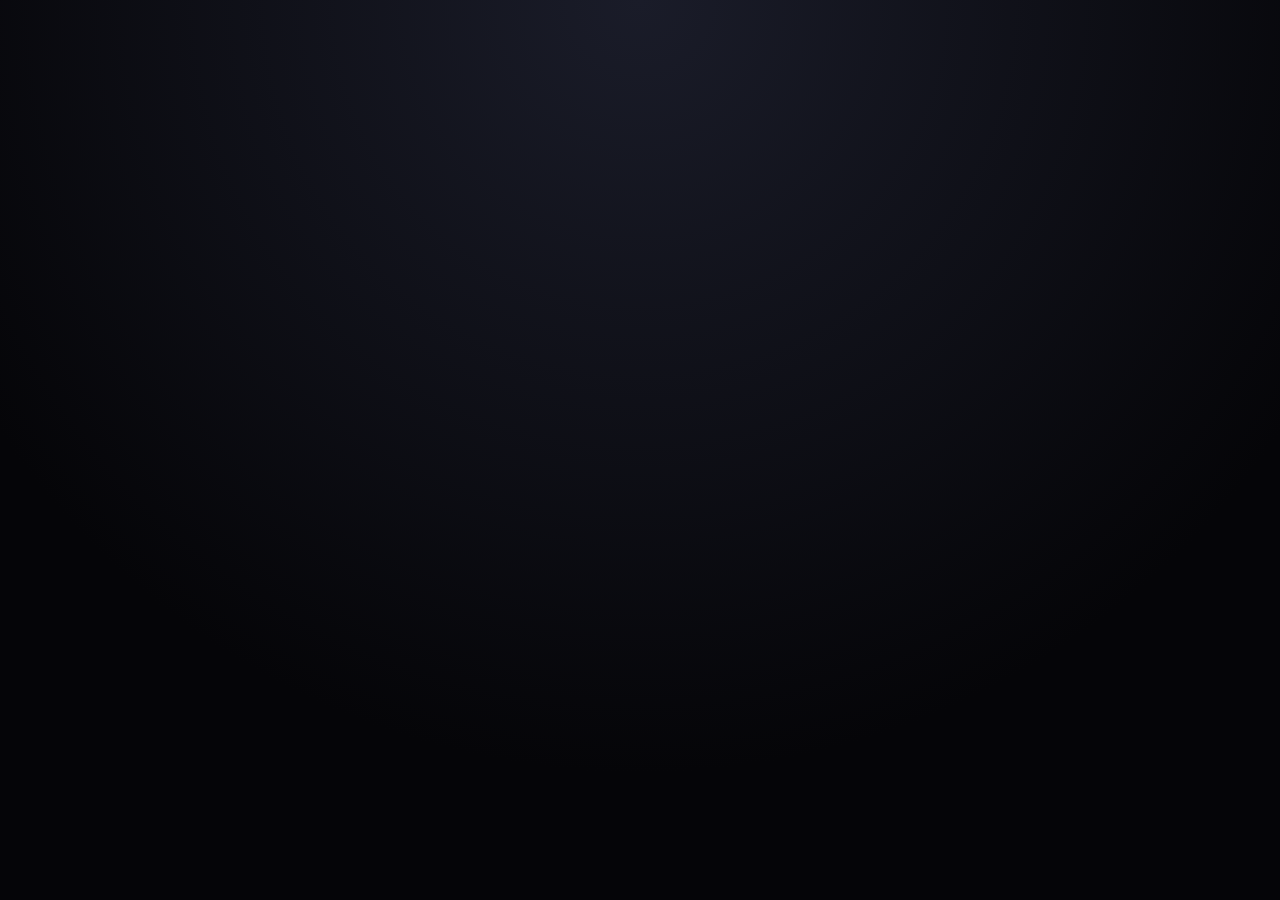
==== index.html @ f009a881 "Update index.html" ====
<!DOCTYPE html>
<html lang="zh-Hant">
<head>
<meta charset="UTF-8">
<meta name="viewport" content="width=device-width, initial-scale=1, viewport-fit=cover">
<meta name="theme-color" content="#050508">
<title>Anime Vinyl</title>
<link rel="manifest" href="manifest.webmanifest">
<link rel="apple-touch-icon" href="apple-touch-icon.png">
<meta name="mobile-web-app-capable" content="yes">
<meta name="apple-mobile-web-app-capable" content="yes">
<meta name="apple-mobile-web-app-status-bar-style" content="black-translucent">
<meta name="apple-mobile-web-app-title" content="Anime Vinyl">
<link rel="stylesheet" href="style.css">
</head>
<body>

<!-- ============ 播放視圖 ============ -->
<main id="viewPlay" hidden>
  <div class="play-wrap" id="playWrap">
    <div class="top-bar">
      <a class="back-link" id="backLink" href="#home" hidden>← 首頁</a>
      
      <div class="play-top-actions">
        <button class="drawer-toggle" id="fsBtn" type="button" hidden aria-label="全螢幕">⛶</button>
        <button class="drawer-toggle" id="listToggle" type="button">☰ 歌單</button>
        <button class="icon-btn danger" id="deletePlayBtn" type="button" style="margin-left: 8px; display: none;" title="刪除歌單" aria-label="刪除歌單">🗑️</button>
        
        <div class="user-area" style="margin-left: 10px;">
          <button id="loginBtnPlay" class="btn-google" style="padding: 6px 12px; font-size: 12px;">登入</button>
          <div id="userProfilePlay" class="user-profile" hidden>
            <img id="userAvatarPlay" src="" alt="User">
            <div id="userDropdownPlay" class="user-dropdown" hidden>
              <div class="dropdown-header">
                <span id="userNamePlay">載入中...</span>
              </div>
              <button class="dropdown-item play-logout-btn">登出</button>
            </div>
          </div>
        </div>
      </div>
    </div>
    
    <div class="plinth-wrapper">
      <button type="button" class="nav-arrow left" id="prevArrow" aria-label="上一首">❮</button>
      <div class="plinth" id="vinylPlinth">
        <div class="vinyl-swing">
        <div class="vinyl">
          <div class="label" id="label"></div>
          <div class="spindle"></div>
        </div>
        </div>
        <div class="sheen"></div>
        <div class="tonearm" id="tonearm">
          <div class="arm-base"></div>
          <div class="arm-rod"></div>
          <div class="arm-head"></div>
        </div>
      </div>
      <button type="button" class="nav-arrow right" id="nextArrow" aria-label="下一首">❯</button>
    </div>
    <div class="meta">
      <p class="anime" id="anime"></p>
      <h1 class="title" id="title"></h1>
      <p class="artist" id="artist"></p>
    </div>
    <div class="eq" id="eq" aria-hidden="true"></div>
    <div class="progress-area">
      <div class="progress">
        <div class="seek" id="seek"><div class="bar"><div class="fill" id="fill"></div></div><div class="thumb" id="thumb"></div></div>
        <div class="times">
          <span id="cur">0:00</span>
          <span id="dur">0:00</span>
        </div>
      </div>
    </div>
    <div class="controls">
      <button class="btn" id="prevBtn" type="button" aria-label="上一首">⏮</button>
      <button class="btn primary" id="playBtn" type="button" aria-label="播放／暫停">▶</button>
      <button class="btn" id="nextBtn" type="button" aria-label="下一首">⏭</button>
    </div>
    <div class="extras">
      <button class="pill" id="modeBtn" type="button" aria-label="播放模式">➡️ 順序</button>
      <button class="pill" id="sleepBtn" type="button" aria-label="睡眠定時">😴 定時</button>
      <button class="pill" id="themeBtn" type="button" aria-label="外觀主題">🎨 外觀</button>
      <button class="pill" id="themeBtnPlay" type="button" aria-label="自訂唱片風格">💽 唱片風格</button>
    </div>
  </div>
  <div class="drawer-overlay" id="playlistDrawer" hidden>
    <div class="drawer">
      <div class="drawer-head">
        <h2 id="drawerTitle"></h2>
        <button class="drawer-close" id="drawerClose" type="button">✕</button>
      </div>
      <div class="drawer-list" id="drawerList"></div>
    </div>
  </div>
</main>

<!-- ============ 首頁 (包含歡迎畫面與會員總覽) ============ -->
<main id="viewHome" hidden>
  <div class="edit-wrap">
    <div class="edit-topbar">
      <div class="edit-header-left">
        <h1>Anime Vinyl</h1>
      </div>
      <div class="user-area" id="homeUserArea" hidden>
        <div id="userProfile" class="user-profile" hidden>
          <img id="userAvatar" src="" alt="User">
          <div id="userDropdown" class="user-dropdown" hidden>
            <div class="dropdown-header">
              <span id="userName">載入中...</span>
              <span id="userEmail" class="text-muted">...</span>
            </div>
            <button id="logoutBtn" class="dropdown-item">登出</button>
            <button id="deleteAccountBtn" class="dropdown-item danger">刪除帳號</button>
          </div>
        </div>
      </div>
    </div>

    <div id="guestHome" hidden>
      <div class="guest-hero">
        <div class="glowing-vinyl">
          <div class="vinyl-inner"></div>
        </div>
      </div>
      <h2 class="guest-title">歡迎來到 Anime Vinyl</h2>
      <p class="guest-desc">
        掃描海報上的 NFC 標籤，或是開啟朋友分享的連結，即可體驗專屬的復古黑膠播放器。
      </p>

      <div style="display: flex; flex-direction: column; gap: 10px; margin-top: 30px;">
        <button class="btn-block primary" id="guestLoginBtn" style="font-size: 18px; padding: 18px;">
          登入以編輯你的歌單
        </button>
        <button class="btn-block" id="guestExploreBtn" type="button" style="font-size: 16px;">
          🌐 探索公開廣場歌單
        </button>
      </div>
    </div>

    <div id="memberHome" hidden>
      <div class="list-actions" style="display: flex; flex-direction: column; gap: 8px;">
        <button class="btn-block primary" id="createPlaylistBtn" type="button">＋ 建立新歌單</button>
        <button class="btn-block" id="goToExploreBtn" type="button">🌐 探索歌單廣場</button>
        <button class="btn-block" id="goToNfcBtn" type="button">🏷️ 將歌單寫入 NFC 標籤</button>
      </div>
      <div class="playlist-grid" id="playlistGrid"></div>
    </div>

    <div id="templateSection" hidden>
      <h2 class="section-title">範本歌單</h2>
      <div class="playlist-grid" id="templateList"></div>
    </div>

    <div id="historySection" hidden>
      <h2 class="section-title">最近播放（分享連結 / NFC）</h2>
      <div class="playlist-grid" id="historyList"></div>
    </div>
  </div>
</main>

<!-- ============ 探索廣場視圖 ============ -->
<main id="viewExplore" hidden>
  <div class="edit-wrap">
    <div class="edit-topbar">
      <div class="edit-header-left">
        <a href="#home" class="back-link" style="position:static; padding: 0;">← 首頁</a>
      </div>
      <div class="edit-header-right">
        <h1 style="font-size: 20px;">探索廣場</h1>
      </div>
    </div>

    <p style="font-size: 13px; color: var(--text-muted); margin-bottom: 12px;">
      探索其他動漫迷分享的黑膠歌單，點擊可直接播放，或複製到自己的歌單中。
    </p>

    <div class="playlist-grid" id="exploreGrid"></div>
  </div>
</main>

<!-- ============ NFC 寫入獨立視圖 ============ -->
<main id="viewNfc" hidden>
  <div class="edit-wrap">
    <div class="edit-topbar">
      <div class="edit-header-left">
        <a href="#home" class="back-link" style="position:static; padding: 0;">← 首頁</a>
      </div>
      <div class="edit-header-right">
        <h1 style="font-size: 20px;">NFC 寫入工具</h1>
      </div>
    </div>

    <div id="nfcUnsupported" hidden style="text-align: center; margin-top: 40px;">
      <p class="err" style="font-size: 15px; margin-bottom: 24px; color: #ff9e9e; line-height: 1.6;">
        此手機或瀏覽器不支援 NFC 寫入功能。<br>（建議使用 Android 手機之 Chrome 瀏覽器開啟）
      </p>
      <a href="#home" class="btn-block primary" style="text-decoration: none; display: block; text-align: center;">返回主頁面</a>
    </div>

    <div id="nfcSupported" hidden style="display: flex; flex-direction: column; gap: 16px; margin-top: 10px;">
      <div class="share-box" style="text-align: center;">
        <p id="nfcStatusText" style="font-size: 15px; color: var(--text-main); font-weight: 600;">
          請選擇要寫入的歌單，並準備好 NFC 標籤
        </p>
        <p class="share-info" style="margin-top: 6px;">
          點擊開始後，請將 NFC 標籤貼緊手機背面感應處，寫入完成前請勿移動。
        </p>
      </div>

      <label class="field">
        <span>選擇目標歌單</span>
        <select id="nfcPlaylistSelect" style="background: rgba(255,255,255,.02); border: 1px solid rgba(255,255,255,.08); border-radius: 10px; padding: 14px 16px; color: var(--text-main); font-size: 16px; font-family: inherit; outline: none;"></select>
      </label>

      <button class="btn-block primary" id="executeNfcWriteBtn" type="button" style="margin-top: 10px; font-size: 18px; padding: 16px;">
        開始寫入標籤
      </button>
    </div>
  </div>
</main>

<!-- ============ 編輯視圖 ============ -->
<main id="viewEdit" hidden>
  <div class="edit-wrap" id="editWrap">
    <div class="edit-topbar">
      <div class="edit-header-left">
        <a href="#home" class="back-link" style="position:static; padding: 0;">← 首頁</a>
      </div>
      <div class="edit-header-right">
        <span id="saveStatus" class="save-status"></span>
        <button class="btn-save" id="saveBtn">儲存</button>
        <button class="icon-btn danger" id="deleteEditBtn" type="button" title="刪除歌單" aria-label="刪除歌單" style="margin-left: 8px;">🗑️</button>
      </div>
    </div>

    <label class="field" style="margin-top: 10px;">
      <span>歌單名稱</span>
      <input id="playlistName" type="text" maxlength="40" placeholder="請輸入歌單名稱">
    </label>

    <label class="field" style="flex-direction: row; align-items: center; gap: 10px; margin-top: 6px; cursor: pointer;">
      <input type="checkbox" id="playlistIsPublic" style="width: 18px; height: 18px; accent-color: var(--accent);">
      <span style="font-size: 14px; color: var(--text-main);">🌐 公開發布至探索廣場</span>
    </label>
    <div id="publicNickWrap" hidden>
      <label class="field">
        <span>公開暱稱（所有人都看得到，留空則顯示「匿名動漫迷」）</span>
        <input id="playlistNick" type="text" maxlength="20" placeholder="匿名動漫迷">
      </label>
      <p class="share-info" style="margin-top:6px;">公開後，歌單名稱、歌曲與暱稱會出現在探索廣場，取消勾選即可下架。請勿發布侵權或不當內容，任何人都可以檢舉。</p>
    </div>

    <div id="songEditorList" class="song-list"></div>

    <button class="btn-block ghost" id="addSongBtn" type="button">＋ 新增歌曲</button>

    <div class="actions" style="margin-top: 24px; padding-top: 16px; border-top: 1px solid rgba(255,255,255,0.1);">
      <button class="btn-block" id="previewBtn" type="button">▶ 預覽播放</button>
      <button class="btn-block primary" id="shareBtn" type="button">🔗 生成分享連結</button>
    </div>

    <div class="share-box" id="shareBox" hidden>
      <label class="field">
        <span>分享連結（只讀播放）</span>
        <textarea id="shareUrl" readonly rows="3"></textarea>
      </label>
      <button class="btn-block" id="copyBtn" type="button">複製連結</button>
      <p class="share-info" id="shareInfo"></p>
    </div>
  </div>
</main>

<!-- ============ 錯誤視圖 ============ -->
<main id="viewError" hidden>
  <div class="error-wrap">
    <p class="err" id="errorMsg"></p>
    <a class="back" href="#home">← 回到首頁</a>
  </div>
</main>

<!-- ============ 自訂確認彈窗 (Modal) ============ -->
<div class="modal-overlay" id="deleteModal" hidden>
  <div class="modal-content">
    <h3>刪除歌單</h3>
    <p>執行後此歌單將整個刪除無法復原，<br>確定要刪除嗎？</p>
    <div class="modal-actions">
      <button class="btn-block ghost" id="cancelDeleteBtn">取消</button>
      <button class="btn-block danger" id="confirmDeleteBtn">確定刪除</button>
    </div>
  </div>
</div>

<!-- ============ 外觀主題 ============ -->
<div class="modal-overlay" id="themeModal" hidden>
  <div class="modal-content theme-panel">
    <h3>🎨 外觀</h3>
    <p class="theme-label">主題色</p>
    <div class="swatches" id="accentSwatches"></div>
    <div class="picker-row"><span>自訂</span><input type="color" id="accentPicker" aria-label="自訂主題色"></div>
    <div class="modal-actions" style="margin-top:20px">
      <button class="btn-block ghost" id="themeReset" type="button">重設</button>
      <button class="btn-block primary" id="themeDone" type="button">完成</button>
    </div>
  </div>
</div>

<!-- ============ 自訂唱片風格面板 ============ -->
<div class="modal-overlay" id="vinylStyleModal" hidden>
  <div class="modal-content theme-panel">
    <h3>💽 自訂唱片風格</h3>
    <p class="theme-label">唱片外環顏色</p>
    <div class="picker-row"><span>顏色</span><input type="color" id="vinylColorPicker" value="#16161a" aria-label="唱片外環顏色"></div>
    
    <p class="theme-label">唱片中心顏色（留空則顯示曲目封面）</p>
    <div class="picker-row">
      <span>中心</span><input type="color" id="centerColorPicker" value="#000000" aria-label="唱片中心顏色">
      <button class="btn-block ghost" id="resetCenterColorBtn" type="button" style="padding: 6px 10px; font-size: 12px; width: auto;">恢復封面</button>
    </div>

    <p class="theme-label">播放器背景顏色</p>
    <div class="picker-row"><span>背景</span><input type="color" id="bgColorPicker" value="#0a0a0c" aria-label="背景顏色"></div>

    <p class="theme-label">或上傳自訂背景圖片</p>
    <div class="picker-row" style="flex-direction: column; align-items: stretch; gap: 8px;">
      <input type="file" id="bgImageInput" accept="image/*" style="font-size: 13px; color: var(--text-muted);">
      <button class="btn-block ghost" id="resetBgBtn" type="button" style="padding: 8px; font-size: 13px;">重設為預設背景</button>
    </div>

    <div class="modal-actions" style="margin-top:20px">
      <button class="btn-block primary" id="vinylStyleDone" type="button">完成</button>
    </div>
  </div>
</div>

<!-- ============ 吃掉動畫容器 ============ -->
<div class="eat-animation-overlay" id="eatOverlay" hidden>
  <div class="monster" id="monster">
    <div class="monster-eye left"></div>
    <div class="monster-eye right"></div>
    <div class="monster-mouth" id="monsterMouth"></div>
  </div>
</div>

<div id="ytHost" aria-hidden="true"></div>
<div class="tap-prompt" id="tapPrompt" hidden><span>▶ 點一下開始播放</span></div>
<div class="toast" id="toast" hidden></div>

<script src="https://cdn.jsdelivr.net/npm/lz-string@1.5.0/libs/lz-string.min.js" defer></script>
<script type="module">
  import { initializeApp } from "https://www.gstatic.com/firebasejs/10.12.2/firebase-app.js";
  import { getAuth, GoogleAuthProvider, signInWithPopup, signOut, onAuthStateChanged, deleteUser, signInWithRedirect, reauthenticateWithPopup } from "https://www.gstatic.com/firebasejs/10.12.2/firebase-auth.js";
  import { initializeFirestore, doc, setDoc, getDoc, deleteDoc, onSnapshot, collection, query, where, getDocs, limit, orderBy } from "https://www.gstatic.com/firebasejs/10.12.2/firebase-firestore.js";

  const firebaseConfig = {
    apiKey: "AIzaSyB1r6uz7hRPjZz3Ha5YJVRG28vt0B31MVo",
    authDomain: "musicddjason.firebaseapp.com",
    projectId: "musicddjason",
    storageBucket: "musicddjason.firebasestorage.app",
    messagingSenderId: "593507167093",
    appId: "1:593507167093:web:c02484cc34d5d20432c13c",
    measurementId: "G-WSYF3Z0BPE"
  };

  try {
    const app = initializeApp(firebaseConfig);
    const auth = getAuth(app);
    const db = initializeFirestore(app, { experimentalAutoDetectLongPolling: true });
    const provider = new GoogleAuthProvider();

    window.firebaseAuth = { auth, provider, signInWithPopup, signOut, onAuthStateChanged, deleteUser, signInWithRedirect, reauthenticateWithPopup };
    window.firebaseDB = { db, doc, setDoc, getDoc, deleteDoc, onSnapshot, collection, query, where, getDocs, limit, orderBy };
    
    window.dispatchEvent(new Event('firebaseReady'));
  } catch (e) {
    console.error("Firebase 初始化失敗", e);
  }
</script>
<script src="app.js" defer></script>
</body>
</html>
---- style.css ----
/* ===== 基礎與變數 ===== */
* { box-sizing: border-box; margin: 0; padding: 0; touch-action: manipulation; }

:root {
  --accent: #00e5ff;
  --accent-dim: rgba(var(--accent-rgb), 0.2);
  --bg-dark: #050508;
  --panel: #12141a;
  --text-main: #e2e8f0;
  --text-muted: #64748b;
  --danger: #ff4757;
  --danger-dim: rgba(255, 71, 87, 0.2);
}

[hidden] { display: none !important; }
html, body { min-height: 100%; }
body {
  font-family: -apple-system, BlinkMacSystemFont, "Noto Sans TC", "PingFang TC", "Microsoft JhengHei", system-ui, sans-serif;
  background: radial-gradient(circle at 50% 0%, #1a1c29 0%, var(--bg-dark) 70%);
  color: var(--text-main);
  min-height: 100dvh;
  padding: 16px 16px calc(20px + env(safe-area-inset-bottom));
  -webkit-tap-highlight-color: transparent;
  overflow-x: hidden;
  touch-action: pan-y;
}
main { width: 100%; display: flex; justify-content: center; }

/* ===== 播放視圖 ===== */
#viewPlay { flex-direction: column; align-items: center; justify-content: flex-start; }
.play-wrap { width: 100%; max-width: 420px; display: flex; flex-direction: column; align-items: center; gap: 20px; transition: transform 0.6s cubic-bezier(0.5, 0, 0.5, 1), opacity 0.6s; }
.top-bar { width: 100%; display: flex; align-items: center; justify-content: space-between; position: relative; min-height: 40px; }
.back-link { color: var(--text-muted); text-decoration: none; font-size: 14px; padding: 8px 12px 8px 0; border-radius: 8px; }
.play-top-actions { display: flex; align-items: center; }
.drawer-toggle { background: rgba(255,255,255,.03); border: 1px solid rgba(255,255,255,.1); color: var(--text-main); padding: 8px 16px; border-radius: 999px; font-size: 13px; cursor: pointer; backdrop-filter: blur(8px); }

.plinth-wrapper { position: relative; width: min(85vw, 340px); aspect-ratio: 1; display: flex; align-items: center; justify-content: center; margin-top: 10px; }
.nav-arrow { position: absolute; top: 50%; transform: translateY(-50%); font-size: 24px; color: rgba(255, 255, 255, 0.2); cursor: pointer; padding: 15px; z-index: 10; transition: color 0.2s, opacity 0.2s; user-select: none; }
.nav-arrow:active { color: var(--accent); }
.nav-arrow.left { left: -20px; }
.nav-arrow.right { right: -20px; }
.nav-arrow.disabled { opacity: 0; pointer-events: none; }

.plinth { position: relative; width: 100%; height: 100%; border-radius: 50%; background: linear-gradient(145deg, #161822, #0a0b0f); box-shadow: inset 0 2px 4px rgba(255,255,255,.05), inset 0 -10px 30px rgba(0,0,0,.8), 0 20px 40px rgba(0,0,0,.8), 0 0 40px var(--accent-dim); border: 1px solid rgba(255,255,255,.05); }
.plinth::after { content: ""; position: absolute; inset: 8px; border-radius: 50%; border: 1px solid rgba(255,255,255,.03); pointer-events: none; }
.vinyl { position: absolute; inset: 18px; border-radius: 50%; background: repeating-radial-gradient(circle at 50% 50%, #0d0d0d 0px, #0d0d0d 1.5px, #151515 2px, #0d0d0d 3px); box-shadow: inset 0 0 0 1px rgba(255,255,255,.05), inset 0 0 40px rgba(0,0,0,.95), 0 0 15px var(--accent-dim); animation: spin 8s linear infinite; animation-play-state: paused; will-change: transform; transform: translateZ(0); transition: transform 0.2s cubic-bezier(0.2, 0.8, 0.2, 1); }
body.playing .vinyl { animation-play-state: running; }
@keyframes spin { from { transform: rotate(0deg) translateZ(0); } to { transform: rotate(360deg) translateZ(0); } }
.sheen { position: absolute; inset: 18px; border-radius: 50%; pointer-events: none; background: conic-gradient(from 20deg, rgba(255,255,255,0) 0deg, rgba(var(--accent-rgb), .05) 38deg, rgba(255,255,255,0) 92deg, rgba(255,255,255,0) 190deg, rgba(255,255,255,.03) 225deg, rgba(255,255,255,0) 275deg); }
.label { position: absolute; inset: 32%; border-radius: 50%; background-color: #1a1c29; background-size: cover; background-position: center; box-shadow: 0 0 0 2px rgba(255,255,255,.15), 0 0 0 10px rgba(0,0,0,.6), inset 0 0 20px rgba(0,0,0,.6), 0 0 20px var(--accent-dim); transform: translateZ(0); will-change: transform; backface-visibility: hidden; }
.spindle { position: absolute; top: 50%; left: 50%; width: 10px; height: 10px; margin: -5px 0 0 -5px; border-radius: 50%; background: #e2e8f0; box-shadow: 0 0 10px var(--accent); z-index: 3; }

.tonearm { position: absolute; top: 8%; right: 10%; width: 0; height: 55%; transform-origin: 0 0; transform: rotate(-16deg); transition: transform .8s cubic-bezier(.34, 1.15, .5, 1); z-index: 6; pointer-events: none; }
body.playing .tonearm { transform: rotate(-31deg); }
.arm-base { position: absolute; top: -14px; left: -14px; width: 28px; height: 28px; border-radius: 50%; background: radial-gradient(circle at 34% 28%, #475569, #1e293b 60%, #0f172a); box-shadow: 0 4px 10px rgba(0,0,0,.8), inset 0 1px 2px rgba(255,255,255,.3); border: 1px solid rgba(255,255,255,.1); }
.arm-rod { position: absolute; top: 0; left: -3px; width: 6px; height: 100%; border-radius: 3px; background: linear-gradient(90deg, #0f172a 0%, #94a3b8 42%, #cbd5e1 72%, #1e293b 100%); box-shadow: 0 2px 7px rgba(0,0,0,.6); }
.arm-head { position: absolute; bottom: -13px; left: -9px; width: 18px; height: 27px; border-radius: 4px 4px 9px 9px; background: linear-gradient(155deg, #334155, #0f172a); border: 1px solid rgba(255,255,255,.1); box-shadow: 0 3px 9px rgba(0,0,0,.6); }

.meta { text-align: center; width: 100%; margin-top: 4px; }
.anime { font-size: 12px; letter-spacing: .2em; color: var(--accent); margin-bottom: 6px; text-transform: uppercase; }
.title { font-size: 22px; font-weight: 700; letter-spacing: .03em; line-height: 1.3; color: #fff; text-shadow: 0 0 15px rgba(255,255,255,.15); }
.artist { font-size: 14px; color: var(--text-muted); margin-top: 6px; }

.progress-area { width: 100%; max-width: 330px; margin-top: 10px; }
.progress { width: 100%; position: relative; }
.bar { height: 4px; border-radius: 2px; background: rgba(255,255,255,.08); overflow: hidden; box-shadow: inset 0 1px 3px rgba(0,0,0,.5); }
.fill { height: 100%; width: 100%; border-radius: 2px; background: var(--accent); transform-origin: left center; transform: scaleX(0); will-change: transform; box-shadow: 0 0 10px var(--accent-dim); }
.times { display: flex; justify-content: space-between; font-size: 12px; margin-top: 8px; color: var(--text-muted); font-variant-numeric: tabular-nums; }

.controls { display: flex; align-items: center; gap: 24px; margin-top: 12px; }
.btn { width: 54px; height: 54px; display: grid; place-items: center; border-radius: 50%; border: 1px solid rgba(255,255,255,.1); background: linear-gradient(158deg, rgba(255,255,255,.05), rgba(0,0,0,.3)); color: var(--text-main); font-size: 18px; text-decoration: none; cursor: pointer; user-select: none; font-family: inherit; box-shadow: 0 5px 15px rgba(0,0,0,.5), inset 0 1px 0 rgba(255,255,255,.1); transition: all .2s ease; }
.btn:active { transform: scale(.92); }
.btn:disabled { opacity: .3; }
.btn.primary { width: 72px; height: 72px; font-size: 24px; color: var(--bg-dark); border-color: var(--accent); background: var(--accent); box-shadow: 0 0 20px var(--accent-dim), inset 0 1px 2px rgba(255,255,255,.5); }

.tap-prompt { position: fixed; inset: 0; z-index: 60; display: grid; place-items: center; cursor: pointer; background: rgba(5,5,8,.9); }
.tap-prompt span { padding: 16px 32px; border-radius: 999px; font-size: 16px; letter-spacing: .1em; color: var(--bg-dark); background: var(--accent); box-shadow: 0 0 30px var(--accent-dim); animation: breathe 2s ease-in-out infinite; }
@keyframes breathe { 0%, 100% { transform: scale(1); opacity: 0.9; } 50% { transform: scale(1.05); opacity: 1; } }

.toast { position: fixed; left: 50%; bottom: calc(24px + env(safe-area-inset-bottom)); transform: translateX(-50%); max-width: 88vw; padding: 12px 20px; border-radius: 12px; font-size: 14px; line-height: 1.5; text-align: center; color: var(--text-main); background: rgba(18,20,26,.95); border: 1px solid var(--accent-dim); box-shadow: 0 10px 30px rgba(0,0,0,.8); z-index: 80; }

/* 抽屜 */
.drawer-overlay { position: fixed; inset: 0; background: rgba(0,0,0,.8); z-index: 50; display: flex; flex-direction: column; justify-content: flex-end; backdrop-filter: blur(4px); }
.drawer { background: #0f1117; border-top-left-radius: 24px; border-top-right-radius: 24px; padding: 20px 16px calc(20px + env(safe-area-inset-bottom)); max-height: 75vh; display: flex; flex-direction: column; border-top: 1px solid rgba(255,255,255,.05); animation: slideUp .3s cubic-bezier(0.2, 0.8, 0.2, 1); }
@keyframes slideUp { from { transform: translateY(100%); } to { transform: translateY(0); } }
.drawer-head { display: flex; justify-content: space-between; align-items: center; margin-bottom: 16px; }
.drawer-head h2 { font-size: 18px; color: #fff; }
.drawer-close { width: 36px; height: 36px; border-radius: 50%; background: rgba(255,255,255,.05); border: none; color: var(--text-main); font-size: 16px; cursor: pointer; }
.drawer-list { overflow-y: auto; display: flex; flex-direction: column; gap: 8px; -webkit-overflow-scrolling: touch; }
.drawer-item { display: flex; align-items: center; gap: 14px; padding: 12px; border-radius: 12px; border: none; background: transparent; color: var(--text-main); cursor: pointer; text-align: left; font-family: inherit; width: 100%; transition: background 0.2s; }
.drawer-item:active { background: rgba(255,255,255,.05); }
.drawer-item.active { background: rgba(var(--accent-rgb), 0.08); border: 1px solid rgba(var(--accent-rgb), 0.2); }
.di-cover { width: 48px; height: 48px; border-radius: 8px; background-color: rgba(255,255,255,.05); background-size: cover; background-position: center; flex-shrink: 0; }
.di-info { display: flex; flex-direction: column; gap: 4px; overflow: hidden; min-width: 0; }
.di-title { font-size: 15px; font-weight: 600; white-space: nowrap; overflow: hidden; text-overflow: ellipsis; }
.di-artist { font-size: 13px; color: var(--text-muted); white-space: nowrap; overflow: hidden; text-overflow: ellipsis; }

/* ===== 首頁與編輯視圖通用 ===== */
#viewHome, #viewEdit { flex-direction: column; align-items: center; justify-content: flex-start; }
.edit-wrap { width: 100%; max-width: 480px; display: flex; flex-direction: column; gap: 16px; transition: transform 0.6s cubic-bezier(0.5, 0, 0.5, 1), opacity 0.6s; }

.edit-topbar { display: flex; justify-content: space-between; align-items: center; margin-bottom: 4px; position: relative; }
.edit-header-left h1 { font-size: 24px; letter-spacing: .04em; color: #fff; }

/* 帳號頭像 */
.user-area { position: relative; }
.btn-google { display: flex; align-items: center; gap: 8px; background: rgba(255,255,255,.05); border: 1px solid rgba(255,255,255,.1); color: #fff; padding: 8px 16px; border-radius: 999px; font-size: 13px; font-weight: 600; cursor: pointer; transition: background .2s; }
.btn-google:active { background: rgba(255,255,255,.1); }
.user-profile { position: relative; cursor: pointer; }
.user-profile img { width: 36px; height: 36px; border-radius: 50%; border: 2px solid var(--accent); object-fit: cover; display: block; }
.user-dropdown { position: absolute; top: 45px; right: 0; width: 220px; background: var(--panel); border: 1px solid rgba(255,255,255,.1); border-radius: 16px; box-shadow: 0 10px 40px rgba(0,0,0,.8); display: flex; flex-direction: column; overflow: hidden; z-index: 100; animation: fadeInDown .2s ease-out; }
@keyframes fadeInDown { from { opacity: 0; transform: translateY(-10px); } to { opacity: 1; transform: translateY(0); } }
.dropdown-header { padding: 16px; background: rgba(255,255,255,.02); border-bottom: 1px solid rgba(255,255,255,.05); display: flex; flex-direction: column; gap: 4px; }
.dropdown-header span { font-size: 14px; font-weight: 700; color: #fff; white-space: nowrap; overflow: hidden; text-overflow: ellipsis; }
.dropdown-header .text-muted { font-size: 11px; font-weight: 400; }
.dropdown-item { padding: 14px 16px; background: transparent; border: none; color: var(--text-main); font-size: 14px; text-align: left; cursor: pointer; font-family: inherit; transition: background .15s; }
.dropdown-item:hover, .dropdown-item:active { background: rgba(255,255,255,.05); }
.dropdown-item.danger { color: var(--danger); }

/* 歡迎畫面 (未登入) */
.guest-hero {
  display: flex;
  justify-content: center;
  align-items: center;
  height: 180px;
  margin-top: 40px;
  position: relative;
}
.glowing-vinyl {
  width: 140px;
  height: 140px;
  border-radius: 50%;
  background: #000;
  box-shadow: 0 0 40px var(--accent-dim), inset 0 0 20px rgba(255,255,255,0.1);
  animation: spin 4s linear infinite;
  display: flex;
  justify-content: center;
  align-items: center;
}
.vinyl-inner {
  width: 50px;
  height: 50px;
  border-radius: 50%;
  background: var(--accent);
  box-shadow: 0 0 20px var(--accent);
}
.guest-title {
  text-align: center;
  color: #fff;
  font-size: 24px;
  margin-top: 20px;
}
.guest-desc {
  text-align: center;
  color: var(--text-muted);
  font-size: 14px;
  line-height: 1.6;
  margin-top: 12px;
  padding: 0 20px;
}

/* 總覽頁面卡片 */
.list-actions { margin-top: 10px; margin-bottom: 8px; }
.playlist-grid { display: grid; grid-template-columns: 1fr; gap: 12px; }
.playlist-card { background: rgba(255,255,255,.02); border: 1px solid rgba(255,255,255,.08); border-radius: 16px; padding: 16px; display: flex; justify-content: space-between; align-items: center; cursor: pointer; transition: background 0.2s; text-decoration: none; color: var(--text-main); }
.playlist-card:active { background: rgba(255,255,255,.06); }
.pc-info { display: flex; flex-direction: column; gap: 6px; }
.pc-title { font-size: 16px; font-weight: 700; color: #fff; }
.pc-meta { font-size: 12px; color: var(--text-muted); }
.pc-arrow { color: var(--text-muted); font-size: 20px; }

/* 編輯頁面儲存按鈕 */
.edit-header-right { display: flex; align-items: center; gap: 12px; }
.save-status { font-size: 12px; color: var(--text-muted); }
.btn-save { background: var(--accent); color: var(--bg-dark); border: none; padding: 8px 20px; border-radius: 999px; font-size: 14px; font-weight: 700; cursor: pointer; transition: opacity 0.2s; }
.btn-save:active { opacity: 0.8; }

/* 表單與歌曲卡 */
.field { display: flex; flex-direction: column; gap: 8px; }
.field > span { font-size: 13px; color: var(--text-muted); }
.field input, .field textarea { background: rgba(255,255,255,.02); border: 1px solid rgba(255,255,255,.08); border-radius: 10px; padding: 14px 16px; color: var(--text-main); font-size: 16px; font-family: inherit; outline: none; transition: border-color .15s; }
.field input:focus, .field textarea:focus { border-color: var(--accent); }
.field textarea { resize: vertical; min-height: 70px; font-family: ui-monospace, Menlo, Consolas, monospace; font-size: 13px; line-height: 1.5; }

.song-list { display: flex; flex-direction: column; gap: 14px; }
.song-card { background: rgba(255,255,255,.02); border: 1px solid rgba(255,255,255,.05); border-radius: 16px; padding: 16px; display: flex; flex-direction: column; gap: 12px; }
.song-card-head { display: flex; justify-content: space-between; align-items: center; }
.song-num { font-size: 13px; font-weight: 700; color: var(--accent); padding: 4px 12px; background: var(--accent-dim); border-radius: 999px; }
.song-card-tools { display: flex; gap: 8px; }
.icon-btn { width: 36px; height: 36px; border-radius: 10px; border: 1px solid rgba(255,255,255,.08); background: rgba(255,255,255,.03); color: var(--text-main); font-size: 14px; cursor: pointer; display: grid; place-items: center; font-family: inherit; transition: background .15s; }
.icon-btn:active { background: rgba(255,255,255,.1); }
.icon-btn:disabled { opacity: .3; cursor: default; }
.icon-btn.danger { color: #ff6b6b; border-color: rgba(255,107,107,.2); }
.song-body { display: flex; flex-direction: column; gap: 14px; }
.cover-preview { width: 100%; height: 120px; border-radius: 10px; background-color: rgba(0,0,0,.3); background-size: contain; background-position: center; background-repeat: no-repeat; display: grid; place-items: center; font-size: 12px; color: var(--text-muted); border: 1px dashed rgba(255,255,255,.1); }
.song-fields { display: grid; grid-template-columns: 1fr 1fr; gap: 10px; min-width: 0; }
.field-sm { display: flex; flex-direction: column; gap: 6px; min-width: 0; }
.field-sm.full { grid-column: 1 / -1; }
.field-sm > span { font-size: 11px; color: var(--text-muted); }
.field-sm input { background: rgba(255,255,255,.02); border: 1px solid rgba(255,255,255,.08); border-radius: 8px; padding: 12px 10px; color: var(--text-main); font-size: 16px; font-family: inherit; outline: none; min-width: 0; }
.field-sm input:focus { border-color: var(--accent); }

.btn-block { width: 100%; padding: 16px; border-radius: 14px; border: 1px solid rgba(255,255,255,.08); background: rgba(255,255,255,.03); color: var(--text-main); font-size: 16px; font-weight: 600; letter-spacing: .04em; cursor: pointer; font-family: inherit; transition: all .15s; }
.btn-block:active { transform: scale(.98); }
.btn-block.primary { background: var(--accent); color: var(--bg-dark); border-color: var(--accent); box-shadow: 0 0 15px var(--accent-dim); }
.btn-block.ghost { background: transparent; border-style: dashed; color: var(--text-muted); }
.btn-block.danger { background: var(--danger); color: #fff; border-color: var(--danger); box-shadow: 0 0 15px var(--danger-dim); }
.actions { display: flex; flex-direction: column; gap: 12px; margin-top: 10px; }
.share-box { background: rgba(var(--accent-rgb), 0.03); border: 1px solid var(--accent-dim); border-radius: 14px; padding: 16px; display: flex; flex-direction: column; gap: 12px; }
.share-info { font-size: 12px; line-height: 1.6; color: var(--text-muted); }

#viewError { flex-direction: column; align-items: center; justify-content: center; min-height: 60vh; }
.error-wrap { text-align: center; max-width: 380px; }
.err { font-size: 16px; line-height: 1.8; color: #ff9e9e; margin-bottom: 24px; white-space: pre-wrap; }
.back { font-size: 15px; color: var(--accent); text-decoration: none; border-bottom: 1px solid var(--accent-dim); padding-bottom: 2px; }
#ytHost { position: fixed; top: 0; left: 0; width: 1px; height: 1px; opacity: 0; pointer-events: none; overflow: hidden; }

/* ===== 自訂彈窗 (Modal) ===== */
.modal-overlay {
  position: fixed; inset: 0; background: rgba(0,0,0,0.85); backdrop-filter: blur(5px);
  z-index: 200; display: flex; justify-content: center; align-items: center;
  opacity: 0; transition: opacity 0.3s;
}
.modal-overlay.show { opacity: 1; }
.modal-content {
  background: var(--panel); border: 1px solid rgba(255,255,255,0.1);
  border-radius: 20px; padding: 24px; width: 90%; max-width: 320px;
  transform: translateY(20px); transition: transform 0.3s;
  box-shadow: 0 20px 50px rgba(0,0,0,0.9);
}
.modal-overlay.show .modal-content { transform: translateY(0); }
.modal-content h3 { color: #fff; font-size: 18px; margin-bottom: 12px; text-align: center; }
.modal-content p { color: var(--text-muted); font-size: 14px; line-height: 1.6; text-align: center; margin-bottom: 24px; }
.modal-actions { display: flex; gap: 12px; }
.modal-actions .btn-block { padding: 12px; font-size: 15px; }

/* ===== 吃掉動畫容器 ===== */
.eat-animation-overlay {
  position: fixed; inset: 0; z-index: 300; background: rgba(0,0,0,0.9);
  display: flex; justify-content: center; align-items: center;
  opacity: 0; transition: opacity 0.3s;
}
.eat-animation-overlay.show { opacity: 1; }

/* 怪獸本體 */
.monster {
  width: 120px; height: 120px; background: var(--accent); border-radius: 50%;
  position: relative; display: flex; justify-content: center; align-items: center;
  box-shadow: 0 0 50px var(--accent), inset 0 -10px 20px rgba(0,0,0,0.3);
  transform: scale(0); transition: transform 0.4s cubic-bezier(0.34, 1.56, 0.64, 1);
}
.eat-animation-overlay.show .monster { transform: scale(1); }

/* 眼睛 */
.monster-eye {
  width: 16px; height: 16px; background: #000; border-radius: 50%;
  position: absolute; top: 35px;
}
.monster-eye.left { left: 28px; }
.monster-eye.right { right: 28px; }

/* 嘴巴 (預設閉合) */
.monster-mouth {
  width: 40px; height: 10px; background: #000; border-radius: 10px;
  position: absolute; bottom: 35px;
  transition: all 0.2s;
}

/* 張嘴狀態 */
.monster.open-mouth .monster-mouth {
  height: 40px; width: 60px; border-radius: 0 0 30px 30px; bottom: 20px;
}

/* 被吃的元素動畫 */
.being-eaten {
  transform: scale(0.1) translateY(-100px) rotate(20deg) !important;
  opacity: 0;
  transition: all 0.6s cubic-bezier(0.5, 0, 0.5, 1) !important;
}

/* ===== 修正與無障礙 ===== */
.vinyl-swing { position: absolute; inset: 0; will-change: transform; }
button.nav-arrow { background: none; border: none; font-family: inherit; line-height: 1; }
button:focus-visible, a:focus-visible, input:focus-visible { outline: 2px solid var(--accent); outline-offset: 2px; }
@media (prefers-reduced-motion: reduce) {
  *, *::before, *::after { animation-duration: .01ms !important; animation-iteration-count: 1 !important; transition-duration: .01ms !important; }
}

/* ===== 播放紀錄 ===== */
.section-title { font-size: 14px; color: var(--text-muted); font-weight: 600; letter-spacing: .08em; margin: 24px 0 12px; }
.playlist-card .pc-left { display: flex; align-items: center; gap: 12px; flex: 1; min-width: 0; text-decoration: none; color: inherit; cursor: pointer; }
.playlist-card .pc-info { min-width: 0; }
.playlist-card .pc-title { overflow: hidden; text-overflow: ellipsis; white-space: nowrap; }
.hist-cover { width: 44px; height: 44px; border-radius: 8px; flex-shrink: 0; background: rgba(255,255,255,.05) center / cover no-repeat; }

/* ===== 播放頁鎖定 ===== */
body.play-mode { 
  position: fixed; 
  inset: 0; 
  overflow: hidden; 
  overscroll-behavior: none; 
}
body.play-mode .play-wrap,
body.play-mode .btn,
body.play-mode .nav-arrow,
body.play-mode .seek,
body.play-mode .drawer-toggle,
body.play-mode .pill {
  touch-action: manipulation;
}
body.play-mode .plinth-wrapper {
  touch-action: pan-x;
}
body.play-mode .play-wrap { gap: clamp(8px, 2dvh, 20px); }
body.play-mode .plinth-wrapper { width: min(85vw, 340px, 36dvh); margin-top: 0; }
.drawer-list { touch-action: pan-y; }

/* ===== 可拖曳進度條 ===== */
.seek { position: relative; padding: 10px 0; margin: -10px 0; cursor: pointer; touch-action: none; }
.thumb { position: absolute; top: 6px; left: -6px; width: 12px; height: 12px; border-radius: 50%; background: #fff; box-shadow: 0 0 8px var(--accent); pointer-events: none; transition: transform .15s; }
.seek.dragging .thumb { transform: scale(1.4); }
.seek.dragging .bar { height: 6px; margin: -1px 0; }

/* ===== 音量起伏動畫(裝飾) ===== */
.eq { display: flex; align-items: flex-end; justify-content: center; gap: 3px; height: 34px; width: 100%; max-width: 330px; }
.eq i { flex: 1; max-width: 6px; height: 100%; background: var(--accent); border-radius: 2px; opacity: .85; transform-origin: bottom; transform: scaleY(.12); animation: eqbar var(--d, 1s) ease-in-out infinite alternate; animation-delay: var(--dl, 0s); animation-play-state: paused; box-shadow: 0 0 6px var(--accent-dim); }
body.playing .eq i { animation-play-state: running; }
@keyframes eqbar { from { transform: scaleY(.12); } to { transform: scaleY(var(--h, 1)); } }

/* ===== 互動特效 ===== */
.btn, .btn-block, .icon-btn, .btn-save, .btn-google, .drawer-toggle, .drawer-close, .drawer-item, .playlist-card, .dropdown-item { position: relative; overflow: hidden; }
.nav-arrow { overflow: hidden; }
.ripple { position: absolute; border-radius: 50%; pointer-events: none; background: rgba(255,255,255,.35); transform: scale(0); animation: ripple .6s ease-out forwards; }
.btn.primary .ripple, .btn-block.primary .ripple, .btn-save .ripple { background: rgba(0,0,0,.22); }
@keyframes ripple { to { transform: scale(1); opacity: 0; } }

body.playing .btn.primary { animation: glowpulse 1.8s ease-in-out infinite; }
@keyframes glowpulse { 0%, 100% { box-shadow: 0 0 20px var(--accent-dim), inset 0 1px 2px rgba(255,255,255,.5); } 50% { box-shadow: 0 0 38px 8px rgba(var(--accent-rgb), .45), inset 0 1px 2px rgba(255,255,255,.5); } }

.btn-block.primary::before, .btn-save::before { content: ""; position: absolute; top: 0; left: -60%; width: 40%; height: 100%; background: linear-gradient(105deg, transparent, rgba(255,255,255,.5), transparent); transform: skewX(-20deg); pointer-events: none; }
.btn-block.primary:active::before, .btn-save:active::before { animation: sweep .6s ease-out; }
@keyframes sweep { to { left: 130%; } }

button.nav-arrow { transition: color .2s, opacity .2s, transform .15s; }
.nav-arrow:active { transform: translateY(-50%) scale(1.35); }
.plinth { transition: transform .2s; }
.plinth:active { transform: scale(.985); }
.playlist-card .pc-arrow { transition: transform .2s, color .2s; }
.song-card { transition: border-color .2s, box-shadow .2s; }
.song-card:focus-within { border-color: var(--accent-dim); box-shadow: 0 0 22px rgba(var(--accent-rgb), .07); }
.field input:focus, .field-sm input:focus, .field textarea:focus { box-shadow: 0 0 0 3px var(--accent-dim); }
.toast { animation: toastIn .3s cubic-bezier(.2,.8,.2,1); }
@keyframes toastIn { from { opacity: 0; transform: translate(-50%, 16px); } to { opacity: 1; transform: translate(-50%, 0); } }
.play-wrap, .edit-wrap { animation: viewIn .4s cubic-bezier(.2,.8,.2,1); }
@keyframes viewIn { from { opacity: 0; transform: translateY(10px); } to { opacity: 1; transform: none; } }

@media (hover: hover) {
  .btn:hover:not(:disabled) { transform: translateY(-2px); border-color: var(--accent); box-shadow: 0 8px 20px rgba(0,0,0,.5), 0 0 16px var(--accent-dim); }
  .btn:active:not(:disabled) { transform: scale(.9); }
  .btn-block:hover { border-color: var(--accent); box-shadow: 0 0 18px var(--accent-dim); }
  .btn-block.primary:hover::before, .btn-save:hover::before { animation: sweep .7s ease-out; }
  .icon-btn:hover:not(:disabled) { border-color: var(--accent); background: rgba(255,255,255,.08); }
  .icon-btn.danger:hover:not(:disabled) { border-color: var(--danger); box-shadow: 0 0 12px var(--danger-dim); }
  .playlist-card:hover { border-color: var(--accent-dim); background: rgba(var(--accent-rgb), .04); }
  .playlist-card:hover .pc-arrow { transform: translateX(4px); color: var(--accent); }
  .drawer-item:hover { background: rgba(255,255,255,.05); }
  .nav-arrow:hover { color: var(--accent); }
}

/* ===== 全螢幕 / 加到主畫面 ===== */
html { background: var(--bg-dark); }
body { padding-top: calc(16px + env(safe-area-inset-top)); padding-left: max(16px, env(safe-area-inset-left)); padding-right: max(16px, env(safe-area-inset-right)); }

/* ===== 主題 / 播放模式 / 範本 ===== */
:root { --accent-rgb: 0, 229, 255; --vinyl-a: #0d0d0d; --vinyl-b: #151515; }
body[data-label="solid"] .label { background-image: none !important; background-color: var(--accent); }
body[data-label="gradient"] .label { background-image: conic-gradient(from 0deg, var(--accent), #ffffff55, var(--accent), #00000055, var(--accent)) !important; }

body.play-mode .plinth-wrapper { width: min(85vw, 340px, 32dvh); }
.extras { display: flex; gap: 8px; justify-content: center; flex-wrap: wrap; }
.pill, .swatch, .seg button { position: relative; overflow: hidden; font-family: inherit; cursor: pointer; }
.pill { background: rgba(255,255,255,.04); border: 1px solid rgba(255,255,255,.1); color: var(--text-main); padding: 7px 14px; border-radius: 999px; font-size: 13px; transition: border-color .2s, color .2s, box-shadow .2s; }
.pill.on { border-color: var(--accent); color: var(--accent); box-shadow: 0 0 12px var(--accent-dim); }

.theme-panel { text-align: left; }
.theme-label { font-size: 12px; color: var(--text-muted); margin: 14px 0 8px; }
.swatches { display: flex; gap: 10px; flex-wrap: wrap; }
.swatch { width: 36px; height: 36px; border-radius: 50%; border: 2px solid rgba(255,255,255,.15); padding: 0; transition: transform .15s, border-color .15s; }
.swatch:active { transform: scale(.88); }
.swatch.active { border-color: #fff; box-shadow: 0 0 12px rgba(255,255,255,.5); }
.seg { display: flex; gap: 8px; }
.seg button { flex: 1; background: rgba(255,255,255,.04); border: 1px solid rgba(255,255,255,.1); color: var(--text-main); padding: 9px 0; border-radius: 10px; font-size: 13px; }
.seg button.active { border-color: var(--accent); color: var(--accent); box-shadow: 0 0 10px var(--accent-dim); }

/* ===== 唱片紋路 ===== */
.vinyl, .vinyl-face {
  background:
    conic-gradient(from 25deg, transparent 0deg, rgba(255,255,255,.22) 26deg, transparent 60deg, transparent 180deg, rgba(255,255,255,.15) 206deg, transparent 240deg),
    repeating-radial-gradient(circle at 50% 50%, transparent 0, transparent 1.6px, rgba(255,255,255,var(--groove, .16)) 2px, transparent 2.4px),
    repeating-radial-gradient(circle at 50% 50%, transparent 0, transparent 22px, rgba(0,0,0,.5) 23px, transparent 25px),
    var(--vinyl-a);
}
.vinyl { box-shadow: inset 0 0 0 1px rgba(255,255,255,.1), inset 0 0 26px rgba(0,0,0,.55), 0 0 15px var(--accent-dim); }

/* ===== 外觀面板 ===== */
.theme-panel { max-height: 88dvh; overflow-y: auto; touch-action: pan-y; }
.theme-preview { display: grid; place-items: center; margin: 4px 0 2px; }
.vinyl-face { position: relative; width: 112px; height: 112px; border-radius: 50%; animation: spin 8s linear infinite; box-shadow: inset 0 0 0 1px rgba(255,255,255,.1), inset 0 0 18px rgba(0,0,0,.55), 0 0 18px var(--accent-dim); }
.vinyl-label { position: absolute; inset: 32%; border-radius: 50%; background: #2a2d40; box-shadow: 0 0 0 2px rgba(255,255,255,.15), 0 0 0 5px rgba(0,0,0,.5); }
body[data-label="solid"] .vinyl-label { background: var(--accent); }
body[data-label="gradient"] .vinyl-label { background: conic-gradient(from 0deg, var(--accent), #ffffff55, var(--accent), #00000055, var(--accent)); }
.picker-row { display: flex; align-items: center; gap: 12px; margin-top: 10px; font-size: 13px; color: var(--text-muted); }
.picker-row span { min-width: 34px; }
.picker-row input[type="color"] { width: 46px; height: 30px; border: 1px solid rgba(255,255,255,.2); border-radius: 8px; background: none; padding: 2px; cursor: pointer; }
.picker-row input[type="range"] { flex: 1; accent-color: var(--accent); }

.pill[hidden] { display: none; }
@media (max-height: 740px) {
  body.play-mode .eq { display: none; }
  body.play-mode .plinth-wrapper { width: min(85vw, 340px, 30dvh); }
}
@media (max-height: 640px) {
  body.play-mode .extras .pill { padding: 5px 10px; font-size: 12px; }
  body.play-mode .btn.primary { width: 60px; height: 60px; }
}

/* ===== 探索廣場未登入遮罩牆 (修改為上透下實) ===== */
.explore-guest-wrapper {
  position: relative;
  width: 100%;
}

/* 歌單列表：上到下由半透明漸漸變為實體 (上透下實) */
.explore-guest-wrapper.blurred .playlist-grid {
  max-height: 380px;
  overflow: hidden;
  mask-image: linear-gradient(to bottom, rgba(0, 0, 0, 0.25) 0%, rgba(0, 0, 0, 1) 85%);
  -webkit-mask-image: linear-gradient(to bottom, rgba(0, 0, 0, 0.25) 0%, rgba(0, 0, 0, 1) 85%);
}

/* 登入提示卡片：使用相對定位與適當間距，接在歌單下方穩定不漂浮 */
.explore-login-overlay {
  position: relative;
  margin: -40px auto 20px auto;
  max-width: 480px;
  width: 90%;
  display: flex;
  flex-direction: column;
  align-items: center;
  justify-content: center;
  padding: 24px 20px;
  background: rgba(18, 20, 26, 0.92);
  backdrop-filter: blur(10px);
  -webkit-backdrop-filter: blur(10px);
  border: 1px solid var(--accent-dim);
  border-radius: 20px;
  box-shadow: 0 12px 35px rgba(0, 0, 0, 0.85);
  text-align: center;
  z-index: 10;
}

.explore-login-overlay p {
  font-size: 14px;
  color: var(--text-main);
  margin-bottom: 14px;
  line-height: 1.5;
}

.explore-login-overlay .btn-block {
  width: auto;
  min-width: 200px;
  padding: 12px 24px;
  font-size: 15px;
}
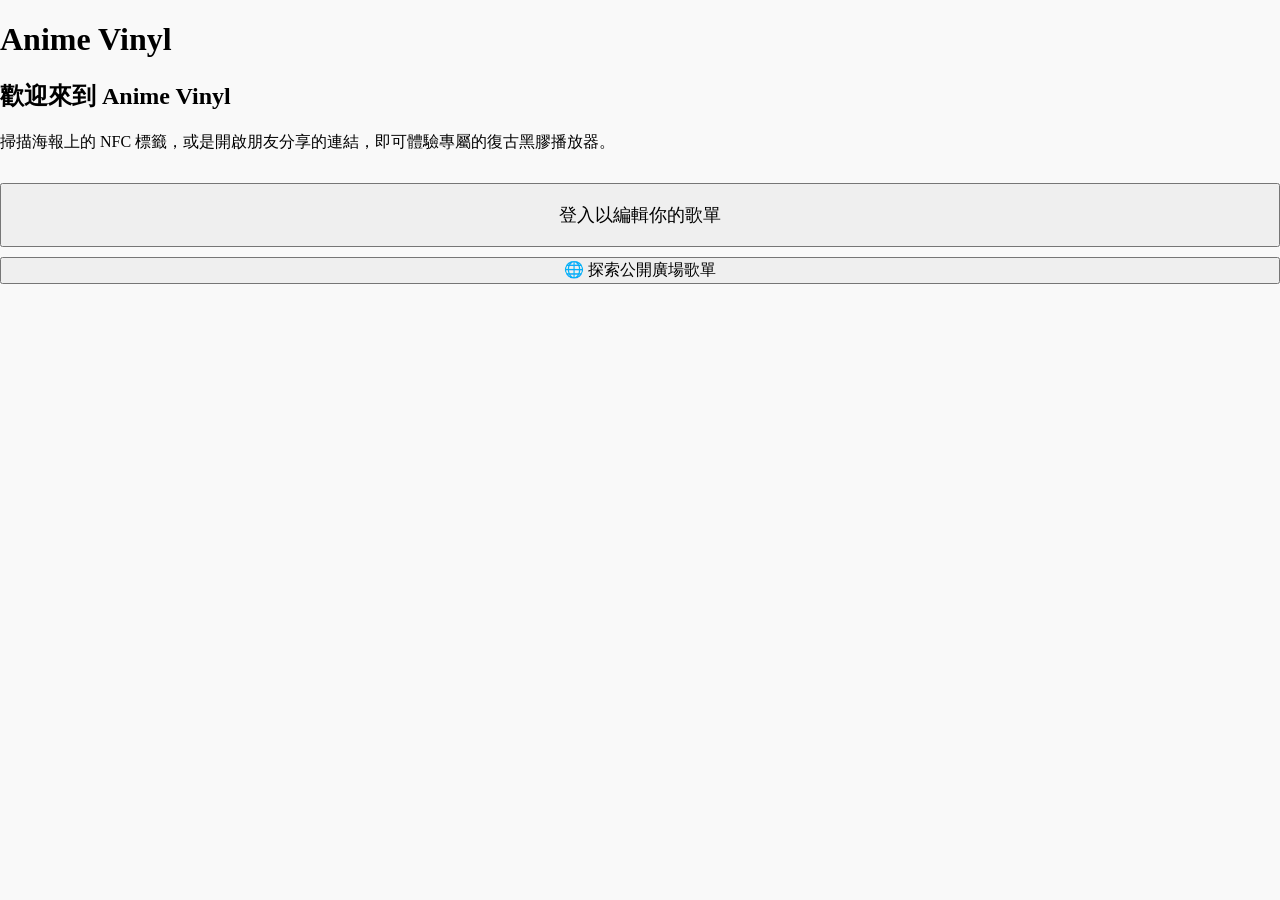
==== commit 7ebd7f4c: "Update index.html" ====
--- a/index.html
+++ b/index.html
@@ -14,6 +14,9 @@
 <link rel="stylesheet" href="style.css">
 </head>
 <body>
+
+<!-- 背景特效容器 -->
+<div id="bg-fx"></div>
 
 <!-- ============ 播放視圖 ============ -->
 <main id="viewPlay" hidden>
@@ -293,13 +296,24 @@
   </div>
 </div>
 
-<!-- ============ 外觀主題 ============ -->
+<!-- ============ 外觀主題面板 ============ -->
 <div class="modal-overlay" id="themeModal" hidden>
   <div class="modal-content theme-panel">
     <h3>🎨 外觀</h3>
-    <p class="theme-label">主題色</p>
+    
+    <p class="theme-label">背景氛圍特效</p>
+    <div class="seg" id="atmosphereSeg" style="grid-template-columns: repeat(2, 1fr); display: grid; gap: 8px;">
+      <button type="button" data-atm="default">預設</button>
+      <button type="button" data-atm="rain">🌧️ 雨夜</button>
+      <button type="button" data-atm="sakura">🌸 櫻花</button>
+      <button type="button" data-atm="cyberpunk">🌆 賽博龐克</button>
+      <button type="button" data-atm="crt">📺 復古 CRT</button>
+    </div>
+
+    <p class="theme-label" style="margin-top: 20px;">主題色</p>
     <div class="swatches" id="accentSwatches"></div>
     <div class="picker-row"><span>自訂</span><input type="color" id="accentPicker" aria-label="自訂主題色"></div>
+    
     <div class="modal-actions" style="margin-top:20px">
       <button class="btn-block ghost" id="themeReset" type="button">重設</button>
       <button class="btn-block primary" id="themeDone" type="button">完成</button>
--- a/style.css
+++ b/style.css
@@ -1,474 +1,35 @@
-/* ===== 基礎與變數 ===== */
-* { box-sizing: border-box; margin: 0; padding: 0; touch-action: manipulation; }
-
-:root {
-  --accent: #00e5ff;
-  --accent-dim: rgba(var(--accent-rgb), 0.2);
-  --bg-dark: #050508;
-  --panel: #12141a;
-  --text-main: #e2e8f0;
-  --text-muted: #64748b;
-  --danger: #ff4757;
-  --danger-dim: rgba(255, 71, 87, 0.2);
+/* 預設主題容器 */
+body {
+  margin: 0;
+  overflow-x: hidden;
+  background-color: #f9f9f9;
+  transition: background-color 0.5s ease;
 }
 
-[hidden] { display: none !important; }
-html, body { min-height: 100%; }
-body {
-  font-family: -apple-system, BlinkMacSystemFont, "Noto Sans TC", "PingFang TC", "Microsoft JhengHei", system-ui, sans-serif;
-  background: radial-gradient(circle at 50% 0%, #1a1c29 0%, var(--bg-dark) 70%);
-  color: var(--text-main);
-  min-height: 100dvh;
-  padding: 16px 16px calc(20px + env(safe-area-inset-bottom));
-  -webkit-tap-highlight-color: transparent;
-  overflow-x: hidden;
-  touch-action: pan-y;
-}
-main { width: 100%; display: flex; justify-content: center; }
-
-/* ===== 播放視圖 ===== */
-#viewPlay { flex-direction: column; align-items: center; justify-content: flex-start; }
-.play-wrap { width: 100%; max-width: 420px; display: flex; flex-direction: column; align-items: center; gap: 20px; transition: transform 0.6s cubic-bezier(0.5, 0, 0.5, 1), opacity 0.6s; }
-.top-bar { width: 100%; display: flex; align-items: center; justify-content: space-between; position: relative; min-height: 40px; }
-.back-link { color: var(--text-muted); text-decoration: none; font-size: 14px; padding: 8px 12px 8px 0; border-radius: 8px; }
-.play-top-actions { display: flex; align-items: center; }
-.drawer-toggle { background: rgba(255,255,255,.03); border: 1px solid rgba(255,255,255,.1); color: var(--text-main); padding: 8px 16px; border-radius: 999px; font-size: 13px; cursor: pointer; backdrop-filter: blur(8px); }
-
-.plinth-wrapper { position: relative; width: min(85vw, 340px); aspect-ratio: 1; display: flex; align-items: center; justify-content: center; margin-top: 10px; }
-.nav-arrow { position: absolute; top: 50%; transform: translateY(-50%); font-size: 24px; color: rgba(255, 255, 255, 0.2); cursor: pointer; padding: 15px; z-index: 10; transition: color 0.2s, opacity 0.2s; user-select: none; }
-.nav-arrow:active { color: var(--accent); }
-.nav-arrow.left { left: -20px; }
-.nav-arrow.right { right: -20px; }
-.nav-arrow.disabled { opacity: 0; pointer-events: none; }
-
-.plinth { position: relative; width: 100%; height: 100%; border-radius: 50%; background: linear-gradient(145deg, #161822, #0a0b0f); box-shadow: inset 0 2px 4px rgba(255,255,255,.05), inset 0 -10px 30px rgba(0,0,0,.8), 0 20px 40px rgba(0,0,0,.8), 0 0 40px var(--accent-dim); border: 1px solid rgba(255,255,255,.05); }
-.plinth::after { content: ""; position: absolute; inset: 8px; border-radius: 50%; border: 1px solid rgba(255,255,255,.03); pointer-events: none; }
-.vinyl { position: absolute; inset: 18px; border-radius: 50%; background: repeating-radial-gradient(circle at 50% 50%, #0d0d0d 0px, #0d0d0d 1.5px, #151515 2px, #0d0d0d 3px); box-shadow: inset 0 0 0 1px rgba(255,255,255,.05), inset 0 0 40px rgba(0,0,0,.95), 0 0 15px var(--accent-dim); animation: spin 8s linear infinite; animation-play-state: paused; will-change: transform; transform: translateZ(0); transition: transform 0.2s cubic-bezier(0.2, 0.8, 0.2, 1); }
-body.playing .vinyl { animation-play-state: running; }
-@keyframes spin { from { transform: rotate(0deg) translateZ(0); } to { transform: rotate(360deg) translateZ(0); } }
-.sheen { position: absolute; inset: 18px; border-radius: 50%; pointer-events: none; background: conic-gradient(from 20deg, rgba(255,255,255,0) 0deg, rgba(var(--accent-rgb), .05) 38deg, rgba(255,255,255,0) 92deg, rgba(255,255,255,0) 190deg, rgba(255,255,255,.03) 225deg, rgba(255,255,255,0) 275deg); }
-.label { position: absolute; inset: 32%; border-radius: 50%; background-color: #1a1c29; background-size: cover; background-position: center; box-shadow: 0 0 0 2px rgba(255,255,255,.15), 0 0 0 10px rgba(0,0,0,.6), inset 0 0 20px rgba(0,0,0,.6), 0 0 20px var(--accent-dim); transform: translateZ(0); will-change: transform; backface-visibility: hidden; }
-.spindle { position: absolute; top: 50%; left: 50%; width: 10px; height: 10px; margin: -5px 0 0 -5px; border-radius: 50%; background: #e2e8f0; box-shadow: 0 0 10px var(--accent); z-index: 3; }
-
-.tonearm { position: absolute; top: 8%; right: 10%; width: 0; height: 55%; transform-origin: 0 0; transform: rotate(-16deg); transition: transform .8s cubic-bezier(.34, 1.15, .5, 1); z-index: 6; pointer-events: none; }
-body.playing .tonearm { transform: rotate(-31deg); }
-.arm-base { position: absolute; top: -14px; left: -14px; width: 28px; height: 28px; border-radius: 50%; background: radial-gradient(circle at 34% 28%, #475569, #1e293b 60%, #0f172a); box-shadow: 0 4px 10px rgba(0,0,0,.8), inset 0 1px 2px rgba(255,255,255,.3); border: 1px solid rgba(255,255,255,.1); }
-.arm-rod { position: absolute; top: 0; left: -3px; width: 6px; height: 100%; border-radius: 3px; background: linear-gradient(90deg, #0f172a 0%, #94a3b8 42%, #cbd5e1 72%, #1e293b 100%); box-shadow: 0 2px 7px rgba(0,0,0,.6); }
-.arm-head { position: absolute; bottom: -13px; left: -9px; width: 18px; height: 27px; border-radius: 4px 4px 9px 9px; background: linear-gradient(155deg, #334155, #0f172a); border: 1px solid rgba(255,255,255,.1); box-shadow: 0 3px 9px rgba(0,0,0,.6); }
-
-.meta { text-align: center; width: 100%; margin-top: 4px; }
-.anime { font-size: 12px; letter-spacing: .2em; color: var(--accent); margin-bottom: 6px; text-transform: uppercase; }
-.title { font-size: 22px; font-weight: 700; letter-spacing: .03em; line-height: 1.3; color: #fff; text-shadow: 0 0 15px rgba(255,255,255,.15); }
-.artist { font-size: 14px; color: var(--text-muted); margin-top: 6px; }
-
-.progress-area { width: 100%; max-width: 330px; margin-top: 10px; }
-.progress { width: 100%; position: relative; }
-.bar { height: 4px; border-radius: 2px; background: rgba(255,255,255,.08); overflow: hidden; box-shadow: inset 0 1px 3px rgba(0,0,0,.5); }
-.fill { height: 100%; width: 100%; border-radius: 2px; background: var(--accent); transform-origin: left center; transform: scaleX(0); will-change: transform; box-shadow: 0 0 10px var(--accent-dim); }
-.times { display: flex; justify-content: space-between; font-size: 12px; margin-top: 8px; color: var(--text-muted); font-variant-numeric: tabular-nums; }
-
-.controls { display: flex; align-items: center; gap: 24px; margin-top: 12px; }
-.btn { width: 54px; height: 54px; display: grid; place-items: center; border-radius: 50%; border: 1px solid rgba(255,255,255,.1); background: linear-gradient(158deg, rgba(255,255,255,.05), rgba(0,0,0,.3)); color: var(--text-main); font-size: 18px; text-decoration: none; cursor: pointer; user-select: none; font-family: inherit; box-shadow: 0 5px 15px rgba(0,0,0,.5), inset 0 1px 0 rgba(255,255,255,.1); transition: all .2s ease; }
-.btn:active { transform: scale(.92); }
-.btn:disabled { opacity: .3; }
-.btn.primary { width: 72px; height: 72px; font-size: 24px; color: var(--bg-dark); border-color: var(--accent); background: var(--accent); box-shadow: 0 0 20px var(--accent-dim), inset 0 1px 2px rgba(255,255,255,.5); }
-
-.tap-prompt { position: fixed; inset: 0; z-index: 60; display: grid; place-items: center; cursor: pointer; background: rgba(5,5,8,.9); }
-.tap-prompt span { padding: 16px 32px; border-radius: 999px; font-size: 16px; letter-spacing: .1em; color: var(--bg-dark); background: var(--accent); box-shadow: 0 0 30px var(--accent-dim); animation: breathe 2s ease-in-out infinite; }
-@keyframes breathe { 0%, 100% { transform: scale(1); opacity: 0.9; } 50% { transform: scale(1.05); opacity: 1; } }
-
-.toast { position: fixed; left: 50%; bottom: calc(24px + env(safe-area-inset-bottom)); transform: translateX(-50%); max-width: 88vw; padding: 12px 20px; border-radius: 12px; font-size: 14px; line-height: 1.5; text-align: center; color: var(--text-main); background: rgba(18,20,26,.95); border: 1px solid var(--accent-dim); box-shadow: 0 10px 30px rgba(0,0,0,.8); z-index: 80; }
-
-/* 抽屜 */
-.drawer-overlay { position: fixed; inset: 0; background: rgba(0,0,0,.8); z-index: 50; display: flex; flex-direction: column; justify-content: flex-end; backdrop-filter: blur(4px); }
-.drawer { background: #0f1117; border-top-left-radius: 24px; border-top-right-radius: 24px; padding: 20px 16px calc(20px + env(safe-area-inset-bottom)); max-height: 75vh; display: flex; flex-direction: column; border-top: 1px solid rgba(255,255,255,.05); animation: slideUp .3s cubic-bezier(0.2, 0.8, 0.2, 1); }
-@keyframes slideUp { from { transform: translateY(100%); } to { transform: translateY(0); } }
-.drawer-head { display: flex; justify-content: space-between; align-items: center; margin-bottom: 16px; }
-.drawer-head h2 { font-size: 18px; color: #fff; }
-.drawer-close { width: 36px; height: 36px; border-radius: 50%; background: rgba(255,255,255,.05); border: none; color: var(--text-main); font-size: 16px; cursor: pointer; }
-.drawer-list { overflow-y: auto; display: flex; flex-direction: column; gap: 8px; -webkit-overflow-scrolling: touch; }
-.drawer-item { display: flex; align-items: center; gap: 14px; padding: 12px; border-radius: 12px; border: none; background: transparent; color: var(--text-main); cursor: pointer; text-align: left; font-family: inherit; width: 100%; transition: background 0.2s; }
-.drawer-item:active { background: rgba(255,255,255,.05); }
-.drawer-item.active { background: rgba(var(--accent-rgb), 0.08); border: 1px solid rgba(var(--accent-rgb), 0.2); }
-.di-cover { width: 48px; height: 48px; border-radius: 8px; background-color: rgba(255,255,255,.05); background-size: cover; background-position: center; flex-shrink: 0; }
-.di-info { display: flex; flex-direction: column; gap: 4px; overflow: hidden; min-width: 0; }
-.di-title { font-size: 15px; font-weight: 600; white-space: nowrap; overflow: hidden; text-overflow: ellipsis; }
-.di-artist { font-size: 13px; color: var(--text-muted); white-space: nowrap; overflow: hidden; text-overflow: ellipsis; }
-
-/* ===== 首頁與編輯視圖通用 ===== */
-#viewHome, #viewEdit { flex-direction: column; align-items: center; justify-content: flex-start; }
-.edit-wrap { width: 100%; max-width: 480px; display: flex; flex-direction: column; gap: 16px; transition: transform 0.6s cubic-bezier(0.5, 0, 0.5, 1), opacity 0.6s; }
-
-.edit-topbar { display: flex; justify-content: space-between; align-items: center; margin-bottom: 4px; position: relative; }
-.edit-header-left h1 { font-size: 24px; letter-spacing: .04em; color: #fff; }
-
-/* 帳號頭像 */
-.user-area { position: relative; }
-.btn-google { display: flex; align-items: center; gap: 8px; background: rgba(255,255,255,.05); border: 1px solid rgba(255,255,255,.1); color: #fff; padding: 8px 16px; border-radius: 999px; font-size: 13px; font-weight: 600; cursor: pointer; transition: background .2s; }
-.btn-google:active { background: rgba(255,255,255,.1); }
-.user-profile { position: relative; cursor: pointer; }
-.user-profile img { width: 36px; height: 36px; border-radius: 50%; border: 2px solid var(--accent); object-fit: cover; display: block; }
-.user-dropdown { position: absolute; top: 45px; right: 0; width: 220px; background: var(--panel); border: 1px solid rgba(255,255,255,.1); border-radius: 16px; box-shadow: 0 10px 40px rgba(0,0,0,.8); display: flex; flex-direction: column; overflow: hidden; z-index: 100; animation: fadeInDown .2s ease-out; }
-@keyframes fadeInDown { from { opacity: 0; transform: translateY(-10px); } to { opacity: 1; transform: translateY(0); } }
-.dropdown-header { padding: 16px; background: rgba(255,255,255,.02); border-bottom: 1px solid rgba(255,255,255,.05); display: flex; flex-direction: column; gap: 4px; }
-.dropdown-header span { font-size: 14px; font-weight: 700; color: #fff; white-space: nowrap; overflow: hidden; text-overflow: ellipsis; }
-.dropdown-header .text-muted { font-size: 11px; font-weight: 400; }
-.dropdown-item { padding: 14px 16px; background: transparent; border: none; color: var(--text-main); font-size: 14px; text-align: left; cursor: pointer; font-family: inherit; transition: background .15s; }
-.dropdown-item:hover, .dropdown-item:active { background: rgba(255,255,255,.05); }
-.dropdown-item.danger { color: var(--danger); }
-
-/* 歡迎畫面 (未登入) */
-.guest-hero {
-  display: flex;
-  justify-content: center;
-  align-items: center;
-  height: 180px;
-  margin-top: 40px;
-  position: relative;
-}
-.glowing-vinyl {
-  width: 140px;
-  height: 140px;
-  border-radius: 50%;
-  background: #000;
-  box-shadow: 0 0 40px var(--accent-dim), inset 0 0 20px rgba(255,255,255,0.1);
-  animation: spin 4s linear infinite;
-  display: flex;
-  justify-content: center;
-  align-items: center;
-}
-.vinyl-inner {
-  width: 50px;
-  height: 50px;
-  border-radius: 50%;
-  background: var(--accent);
-  box-shadow: 0 0 20px var(--accent);
-}
-.guest-title {
-  text-align: center;
-  color: #fff;
-  font-size: 24px;
-  margin-top: 20px;
-}
-.guest-desc {
-  text-align: center;
-  color: var(--text-muted);
-  font-size: 14px;
-  line-height: 1.6;
-  margin-top: 12px;
-  padding: 0 20px;
+/* 櫻花主題啟用時的背景色 */
+body.sakura-theme {
+  background-color: #fff0f3;
 }
 
-/* 總覽頁面卡片 */
-.list-actions { margin-top: 10px; margin-bottom: 8px; }
-.playlist-grid { display: grid; grid-template-columns: 1fr; gap: 12px; }
-.playlist-card { background: rgba(255,255,255,.02); border: 1px solid rgba(255,255,255,.08); border-radius: 16px; padding: 16px; display: flex; justify-content: space-between; align-items: center; cursor: pointer; transition: background 0.2s; text-decoration: none; color: var(--text-main); }
-.playlist-card:active { background: rgba(255,255,255,.06); }
-.pc-info { display: flex; flex-direction: column; gap: 6px; }
-.pc-title { font-size: 16px; font-weight: 700; color: #fff; }
-.pc-meta { font-size: 12px; color: var(--text-muted); }
-.pc-arrow { color: var(--text-muted); font-size: 20px; }
-
-/* 編輯頁面儲存按鈕 */
-.edit-header-right { display: flex; align-items: center; gap: 12px; }
-.save-status { font-size: 12px; color: var(--text-muted); }
-.btn-save { background: var(--accent); color: var(--bg-dark); border: none; padding: 8px 20px; border-radius: 999px; font-size: 14px; font-weight: 700; cursor: pointer; transition: opacity 0.2s; }
-.btn-save:active { opacity: 0.8; }
-
-/* 表單與歌曲卡 */
-.field { display: flex; flex-direction: column; gap: 8px; }
-.field > span { font-size: 13px; color: var(--text-muted); }
-.field input, .field textarea { background: rgba(255,255,255,.02); border: 1px solid rgba(255,255,255,.08); border-radius: 10px; padding: 14px 16px; color: var(--text-main); font-size: 16px; font-family: inherit; outline: none; transition: border-color .15s; }
-.field input:focus, .field textarea:focus { border-color: var(--accent); }
-.field textarea { resize: vertical; min-height: 70px; font-family: ui-monospace, Menlo, Consolas, monospace; font-size: 13px; line-height: 1.5; }
-
-.song-list { display: flex; flex-direction: column; gap: 14px; }
-.song-card { background: rgba(255,255,255,.02); border: 1px solid rgba(255,255,255,.05); border-radius: 16px; padding: 16px; display: flex; flex-direction: column; gap: 12px; }
-.song-card-head { display: flex; justify-content: space-between; align-items: center; }
-.song-num { font-size: 13px; font-weight: 700; color: var(--accent); padding: 4px 12px; background: var(--accent-dim); border-radius: 999px; }
-.song-card-tools { display: flex; gap: 8px; }
-.icon-btn { width: 36px; height: 36px; border-radius: 10px; border: 1px solid rgba(255,255,255,.08); background: rgba(255,255,255,.03); color: var(--text-main); font-size: 14px; cursor: pointer; display: grid; place-items: center; font-family: inherit; transition: background .15s; }
-.icon-btn:active { background: rgba(255,255,255,.1); }
-.icon-btn:disabled { opacity: .3; cursor: default; }
-.icon-btn.danger { color: #ff6b6b; border-color: rgba(255,107,107,.2); }
-.song-body { display: flex; flex-direction: column; gap: 14px; }
-.cover-preview { width: 100%; height: 120px; border-radius: 10px; background-color: rgba(0,0,0,.3); background-size: contain; background-position: center; background-repeat: no-repeat; display: grid; place-items: center; font-size: 12px; color: var(--text-muted); border: 1px dashed rgba(255,255,255,.1); }
-.song-fields { display: grid; grid-template-columns: 1fr 1fr; gap: 10px; min-width: 0; }
-.field-sm { display: flex; flex-direction: column; gap: 6px; min-width: 0; }
-.field-sm.full { grid-column: 1 / -1; }
-.field-sm > span { font-size: 11px; color: var(--text-muted); }
-.field-sm input { background: rgba(255,255,255,.02); border: 1px solid rgba(255,255,255,.08); border-radius: 8px; padding: 12px 10px; color: var(--text-main); font-size: 16px; font-family: inherit; outline: none; min-width: 0; }
-.field-sm input:focus { border-color: var(--accent); }
-
-.btn-block { width: 100%; padding: 16px; border-radius: 14px; border: 1px solid rgba(255,255,255,.08); background: rgba(255,255,255,.03); color: var(--text-main); font-size: 16px; font-weight: 600; letter-spacing: .04em; cursor: pointer; font-family: inherit; transition: all .15s; }
-.btn-block:active { transform: scale(.98); }
-.btn-block.primary { background: var(--accent); color: var(--bg-dark); border-color: var(--accent); box-shadow: 0 0 15px var(--accent-dim); }
-.btn-block.ghost { background: transparent; border-style: dashed; color: var(--text-muted); }
-.btn-block.danger { background: var(--danger); color: #fff; border-color: var(--danger); box-shadow: 0 0 15px var(--danger-dim); }
-.actions { display: flex; flex-direction: column; gap: 12px; margin-top: 10px; }
-.share-box { background: rgba(var(--accent-rgb), 0.03); border: 1px solid var(--accent-dim); border-radius: 14px; padding: 16px; display: flex; flex-direction: column; gap: 12px; }
-.share-info { font-size: 12px; line-height: 1.6; color: var(--text-muted); }
-
-#viewError { flex-direction: column; align-items: center; justify-content: center; min-height: 60vh; }
-.error-wrap { text-align: center; max-width: 380px; }
-.err { font-size: 16px; line-height: 1.8; color: #ff9e9e; margin-bottom: 24px; white-space: pre-wrap; }
-.back { font-size: 15px; color: var(--accent); text-decoration: none; border-bottom: 1px solid var(--accent-dim); padding-bottom: 2px; }
-#ytHost { position: fixed; top: 0; left: 0; width: 1px; height: 1px; opacity: 0; pointer-events: none; overflow: hidden; }
-
-/* ===== 自訂彈窗 (Modal) ===== */
-.modal-overlay {
-  position: fixed; inset: 0; background: rgba(0,0,0,0.85); backdrop-filter: blur(5px);
-  z-index: 200; display: flex; justify-content: center; align-items: center;
-  opacity: 0; transition: opacity 0.3s;
-}
-.modal-overlay.show { opacity: 1; }
-.modal-content {
-  background: var(--panel); border: 1px solid rgba(255,255,255,0.1);
-  border-radius: 20px; padding: 24px; width: 90%; max-width: 320px;
-  transform: translateY(20px); transition: transform 0.3s;
-  box-shadow: 0 20px 50px rgba(0,0,0,0.9);
-}
-.modal-overlay.show .modal-content { transform: translateY(0); }
-.modal-content h3 { color: #fff; font-size: 18px; margin-bottom: 12px; text-align: center; }
-.modal-content p { color: var(--text-muted); font-size: 14px; line-height: 1.6; text-align: center; margin-bottom: 24px; }
-.modal-actions { display: flex; gap: 12px; }
-.modal-actions .btn-block { padding: 12px; font-size: 15px; }
-
-/* ===== 吃掉動畫容器 ===== */
-.eat-animation-overlay {
-  position: fixed; inset: 0; z-index: 300; background: rgba(0,0,0,0.9);
-  display: flex; justify-content: center; align-items: center;
-  opacity: 0; transition: opacity 0.3s;
-}
-.eat-animation-overlay.show { opacity: 1; }
-
-/* 怪獸本體 */
-.monster {
-  width: 120px; height: 120px; background: var(--accent); border-radius: 50%;
-  position: relative; display: flex; justify-content: center; align-items: center;
-  box-shadow: 0 0 50px var(--accent), inset 0 -10px 20px rgba(0,0,0,0.3);
-  transform: scale(0); transition: transform 0.4s cubic-bezier(0.34, 1.56, 0.64, 1);
-}
-.eat-animation-overlay.show .monster { transform: scale(1); }
-
-/* 眼睛 */
-.monster-eye {
-  width: 16px; height: 16px; background: #000; border-radius: 50%;
-  position: absolute; top: 35px;
-}
-.monster-eye.left { left: 28px; }
-.monster-eye.right { right: 28px; }
-
-/* 嘴巴 (預設閉合) */
-.monster-mouth {
-  width: 40px; height: 10px; background: #000; border-radius: 10px;
-  position: absolute; bottom: 35px;
-  transition: all 0.2s;
+/* 櫻花瓣基本樣式 */
+.sakura-petal {
+  position: fixed;
+  top: -10px;
+  background: linear-gradient(135deg, #ffb7c5, #ffc0cb);
+  border-radius: 100% 0 100% 0;
+  pointer-events: none;
+  animation: fall linear infinite;
+  z-index: 9999;
 }
 
-/* 張嘴狀態 */
-.monster.open-mouth .monster-mouth {
-  height: 40px; width: 60px; border-radius: 0 0 30px 30px; bottom: 20px;
+/* 飄落動畫 */
+@keyframes fall {
+  0% {
+    transform: translateY(0) rotate(0deg);
+    opacity: 1;
+  }
+  100% {
+    transform: translateY(100vh) rotate(360deg);
+    opacity: 0.2;
+  }
 }
-
-/* 被吃的元素動畫 */
-.being-eaten {
-  transform: scale(0.1) translateY(-100px) rotate(20deg) !important;
-  opacity: 0;
-  transition: all 0.6s cubic-bezier(0.5, 0, 0.5, 1) !important;
-}
-
-/* ===== 修正與無障礙 ===== */
-.vinyl-swing { position: absolute; inset: 0; will-change: transform; }
-button.nav-arrow { background: none; border: none; font-family: inherit; line-height: 1; }
-button:focus-visible, a:focus-visible, input:focus-visible { outline: 2px solid var(--accent); outline-offset: 2px; }
-@media (prefers-reduced-motion: reduce) {
-  *, *::before, *::after { animation-duration: .01ms !important; animation-iteration-count: 1 !important; transition-duration: .01ms !important; }
-}
-
-/* ===== 播放紀錄 ===== */
-.section-title { font-size: 14px; color: var(--text-muted); font-weight: 600; letter-spacing: .08em; margin: 24px 0 12px; }
-.playlist-card .pc-left { display: flex; align-items: center; gap: 12px; flex: 1; min-width: 0; text-decoration: none; color: inherit; cursor: pointer; }
-.playlist-card .pc-info { min-width: 0; }
-.playlist-card .pc-title { overflow: hidden; text-overflow: ellipsis; white-space: nowrap; }
-.hist-cover { width: 44px; height: 44px; border-radius: 8px; flex-shrink: 0; background: rgba(255,255,255,.05) center / cover no-repeat; }
-
-/* ===== 播放頁鎖定 ===== */
-body.play-mode { 
-  position: fixed; 
-  inset: 0; 
-  overflow: hidden; 
-  overscroll-behavior: none; 
-}
-body.play-mode .play-wrap,
-body.play-mode .btn,
-body.play-mode .nav-arrow,
-body.play-mode .seek,
-body.play-mode .drawer-toggle,
-body.play-mode .pill {
-  touch-action: manipulation;
-}
-body.play-mode .plinth-wrapper {
-  touch-action: pan-x;
-}
-body.play-mode .play-wrap { gap: clamp(8px, 2dvh, 20px); }
-body.play-mode .plinth-wrapper { width: min(85vw, 340px, 36dvh); margin-top: 0; }
-.drawer-list { touch-action: pan-y; }
-
-/* ===== 可拖曳進度條 ===== */
-.seek { position: relative; padding: 10px 0; margin: -10px 0; cursor: pointer; touch-action: none; }
-.thumb { position: absolute; top: 6px; left: -6px; width: 12px; height: 12px; border-radius: 50%; background: #fff; box-shadow: 0 0 8px var(--accent); pointer-events: none; transition: transform .15s; }
-.seek.dragging .thumb { transform: scale(1.4); }
-.seek.dragging .bar { height: 6px; margin: -1px 0; }
-
-/* ===== 音量起伏動畫(裝飾) ===== */
-.eq { display: flex; align-items: flex-end; justify-content: center; gap: 3px; height: 34px; width: 100%; max-width: 330px; }
-.eq i { flex: 1; max-width: 6px; height: 100%; background: var(--accent); border-radius: 2px; opacity: .85; transform-origin: bottom; transform: scaleY(.12); animation: eqbar var(--d, 1s) ease-in-out infinite alternate; animation-delay: var(--dl, 0s); animation-play-state: paused; box-shadow: 0 0 6px var(--accent-dim); }
-body.playing .eq i { animation-play-state: running; }
-@keyframes eqbar { from { transform: scaleY(.12); } to { transform: scaleY(var(--h, 1)); } }
-
-/* ===== 互動特效 ===== */
-.btn, .btn-block, .icon-btn, .btn-save, .btn-google, .drawer-toggle, .drawer-close, .drawer-item, .playlist-card, .dropdown-item { position: relative; overflow: hidden; }
-.nav-arrow { overflow: hidden; }
-.ripple { position: absolute; border-radius: 50%; pointer-events: none; background: rgba(255,255,255,.35); transform: scale(0); animation: ripple .6s ease-out forwards; }
-.btn.primary .ripple, .btn-block.primary .ripple, .btn-save .ripple { background: rgba(0,0,0,.22); }
-@keyframes ripple { to { transform: scale(1); opacity: 0; } }
-
-body.playing .btn.primary { animation: glowpulse 1.8s ease-in-out infinite; }
-@keyframes glowpulse { 0%, 100% { box-shadow: 0 0 20px var(--accent-dim), inset 0 1px 2px rgba(255,255,255,.5); } 50% { box-shadow: 0 0 38px 8px rgba(var(--accent-rgb), .45), inset 0 1px 2px rgba(255,255,255,.5); } }
-
-.btn-block.primary::before, .btn-save::before { content: ""; position: absolute; top: 0; left: -60%; width: 40%; height: 100%; background: linear-gradient(105deg, transparent, rgba(255,255,255,.5), transparent); transform: skewX(-20deg); pointer-events: none; }
-.btn-block.primary:active::before, .btn-save:active::before { animation: sweep .6s ease-out; }
-@keyframes sweep { to { left: 130%; } }
-
-button.nav-arrow { transition: color .2s, opacity .2s, transform .15s; }
-.nav-arrow:active { transform: translateY(-50%) scale(1.35); }
-.plinth { transition: transform .2s; }
-.plinth:active { transform: scale(.985); }
-.playlist-card .pc-arrow { transition: transform .2s, color .2s; }
-.song-card { transition: border-color .2s, box-shadow .2s; }
-.song-card:focus-within { border-color: var(--accent-dim); box-shadow: 0 0 22px rgba(var(--accent-rgb), .07); }
-.field input:focus, .field-sm input:focus, .field textarea:focus { box-shadow: 0 0 0 3px var(--accent-dim); }
-.toast { animation: toastIn .3s cubic-bezier(.2,.8,.2,1); }
-@keyframes toastIn { from { opacity: 0; transform: translate(-50%, 16px); } to { opacity: 1; transform: translate(-50%, 0); } }
-.play-wrap, .edit-wrap { animation: viewIn .4s cubic-bezier(.2,.8,.2,1); }
-@keyframes viewIn { from { opacity: 0; transform: translateY(10px); } to { opacity: 1; transform: none; } }
-
-@media (hover: hover) {
-  .btn:hover:not(:disabled) { transform: translateY(-2px); border-color: var(--accent); box-shadow: 0 8px 20px rgba(0,0,0,.5), 0 0 16px var(--accent-dim); }
-  .btn:active:not(:disabled) { transform: scale(.9); }
-  .btn-block:hover { border-color: var(--accent); box-shadow: 0 0 18px var(--accent-dim); }
-  .btn-block.primary:hover::before, .btn-save:hover::before { animation: sweep .7s ease-out; }
-  .icon-btn:hover:not(:disabled) { border-color: var(--accent); background: rgba(255,255,255,.08); }
-  .icon-btn.danger:hover:not(:disabled) { border-color: var(--danger); box-shadow: 0 0 12px var(--danger-dim); }
-  .playlist-card:hover { border-color: var(--accent-dim); background: rgba(var(--accent-rgb), .04); }
-  .playlist-card:hover .pc-arrow { transform: translateX(4px); color: var(--accent); }
-  .drawer-item:hover { background: rgba(255,255,255,.05); }
-  .nav-arrow:hover { color: var(--accent); }
-}
-
-/* ===== 全螢幕 / 加到主畫面 ===== */
-html { background: var(--bg-dark); }
-body { padding-top: calc(16px + env(safe-area-inset-top)); padding-left: max(16px, env(safe-area-inset-left)); padding-right: max(16px, env(safe-area-inset-right)); }
-
-/* ===== 主題 / 播放模式 / 範本 ===== */
-:root { --accent-rgb: 0, 229, 255; --vinyl-a: #0d0d0d; --vinyl-b: #151515; }
-body[data-label="solid"] .label { background-image: none !important; background-color: var(--accent); }
-body[data-label="gradient"] .label { background-image: conic-gradient(from 0deg, var(--accent), #ffffff55, var(--accent), #00000055, var(--accent)) !important; }
-
-body.play-mode .plinth-wrapper { width: min(85vw, 340px, 32dvh); }
-.extras { display: flex; gap: 8px; justify-content: center; flex-wrap: wrap; }
-.pill, .swatch, .seg button { position: relative; overflow: hidden; font-family: inherit; cursor: pointer; }
-.pill { background: rgba(255,255,255,.04); border: 1px solid rgba(255,255,255,.1); color: var(--text-main); padding: 7px 14px; border-radius: 999px; font-size: 13px; transition: border-color .2s, color .2s, box-shadow .2s; }
-.pill.on { border-color: var(--accent); color: var(--accent); box-shadow: 0 0 12px var(--accent-dim); }
-
-.theme-panel { text-align: left; }
-.theme-label { font-size: 12px; color: var(--text-muted); margin: 14px 0 8px; }
-.swatches { display: flex; gap: 10px; flex-wrap: wrap; }
-.swatch { width: 36px; height: 36px; border-radius: 50%; border: 2px solid rgba(255,255,255,.15); padding: 0; transition: transform .15s, border-color .15s; }
-.swatch:active { transform: scale(.88); }
-.swatch.active { border-color: #fff; box-shadow: 0 0 12px rgba(255,255,255,.5); }
-.seg { display: flex; gap: 8px; }
-.seg button { flex: 1; background: rgba(255,255,255,.04); border: 1px solid rgba(255,255,255,.1); color: var(--text-main); padding: 9px 0; border-radius: 10px; font-size: 13px; }
-.seg button.active { border-color: var(--accent); color: var(--accent); box-shadow: 0 0 10px var(--accent-dim); }
-
-/* ===== 唱片紋路 ===== */
-.vinyl, .vinyl-face {
-  background:
-    conic-gradient(from 25deg, transparent 0deg, rgba(255,255,255,.22) 26deg, transparent 60deg, transparent 180deg, rgba(255,255,255,.15) 206deg, transparent 240deg),
-    repeating-radial-gradient(circle at 50% 50%, transparent 0, transparent 1.6px, rgba(255,255,255,var(--groove, .16)) 2px, transparent 2.4px),
-    repeating-radial-gradient(circle at 50% 50%, transparent 0, transparent 22px, rgba(0,0,0,.5) 23px, transparent 25px),
-    var(--vinyl-a);
-}
-.vinyl { box-shadow: inset 0 0 0 1px rgba(255,255,255,.1), inset 0 0 26px rgba(0,0,0,.55), 0 0 15px var(--accent-dim); }
-
-/* ===== 外觀面板 ===== */
-.theme-panel { max-height: 88dvh; overflow-y: auto; touch-action: pan-y; }
-.theme-preview { display: grid; place-items: center; margin: 4px 0 2px; }
-.vinyl-face { position: relative; width: 112px; height: 112px; border-radius: 50%; animation: spin 8s linear infinite; box-shadow: inset 0 0 0 1px rgba(255,255,255,.1), inset 0 0 18px rgba(0,0,0,.55), 0 0 18px var(--accent-dim); }
-.vinyl-label { position: absolute; inset: 32%; border-radius: 50%; background: #2a2d40; box-shadow: 0 0 0 2px rgba(255,255,255,.15), 0 0 0 5px rgba(0,0,0,.5); }
-body[data-label="solid"] .vinyl-label { background: var(--accent); }
-body[data-label="gradient"] .vinyl-label { background: conic-gradient(from 0deg, var(--accent), #ffffff55, var(--accent), #00000055, var(--accent)); }
-.picker-row { display: flex; align-items: center; gap: 12px; margin-top: 10px; font-size: 13px; color: var(--text-muted); }
-.picker-row span { min-width: 34px; }
-.picker-row input[type="color"] { width: 46px; height: 30px; border: 1px solid rgba(255,255,255,.2); border-radius: 8px; background: none; padding: 2px; cursor: pointer; }
-.picker-row input[type="range"] { flex: 1; accent-color: var(--accent); }
-
-.pill[hidden] { display: none; }
-@media (max-height: 740px) {
-  body.play-mode .eq { display: none; }
-  body.play-mode .plinth-wrapper { width: min(85vw, 340px, 30dvh); }
-}
-@media (max-height: 640px) {
-  body.play-mode .extras .pill { padding: 5px 10px; font-size: 12px; }
-  body.play-mode .btn.primary { width: 60px; height: 60px; }
-}
-
-/* ===== 探索廣場未登入遮罩牆 (修改為上透下實) ===== */
-.explore-guest-wrapper {
-  position: relative;
-  width: 100%;
-}
-
-/* 歌單列表：上到下由半透明漸漸變為實體 (上透下實) */
-.explore-guest-wrapper.blurred .playlist-grid {
-  max-height: 380px;
-  overflow: hidden;
-  mask-image: linear-gradient(to bottom, rgba(0, 0, 0, 0.25) 0%, rgba(0, 0, 0, 1) 85%);
-  -webkit-mask-image: linear-gradient(to bottom, rgba(0, 0, 0, 0.25) 0%, rgba(0, 0, 0, 1) 85%);
-}
-
-/* 登入提示卡片：使用相對定位與適當間距，接在歌單下方穩定不漂浮 */
-.explore-login-overlay {
-  position: relative;
-  margin: -40px auto 20px auto;
-  max-width: 480px;
-  width: 90%;
-  display: flex;
-  flex-direction: column;
-  align-items: center;
-  justify-content: center;
-  padding: 24px 20px;
-  background: rgba(18, 20, 26, 0.92);
-  backdrop-filter: blur(10px);
-  -webkit-backdrop-filter: blur(10px);
-  border: 1px solid var(--accent-dim);
-  border-radius: 20px;
-  box-shadow: 0 12px 35px rgba(0, 0, 0, 0.85);
-  text-align: center;
-  z-index: 10;
-}
-
-.explore-login-overlay p {
-  font-size: 14px;
-  color: var(--text-main);
-  margin-bottom: 14px;
-  line-height: 1.5;
-}
-
-.explore-login-overlay .btn-block {
-  width: auto;
-  min-width: 200px;
-  padding: 12px 24px;
-  font-size: 15px;
-}
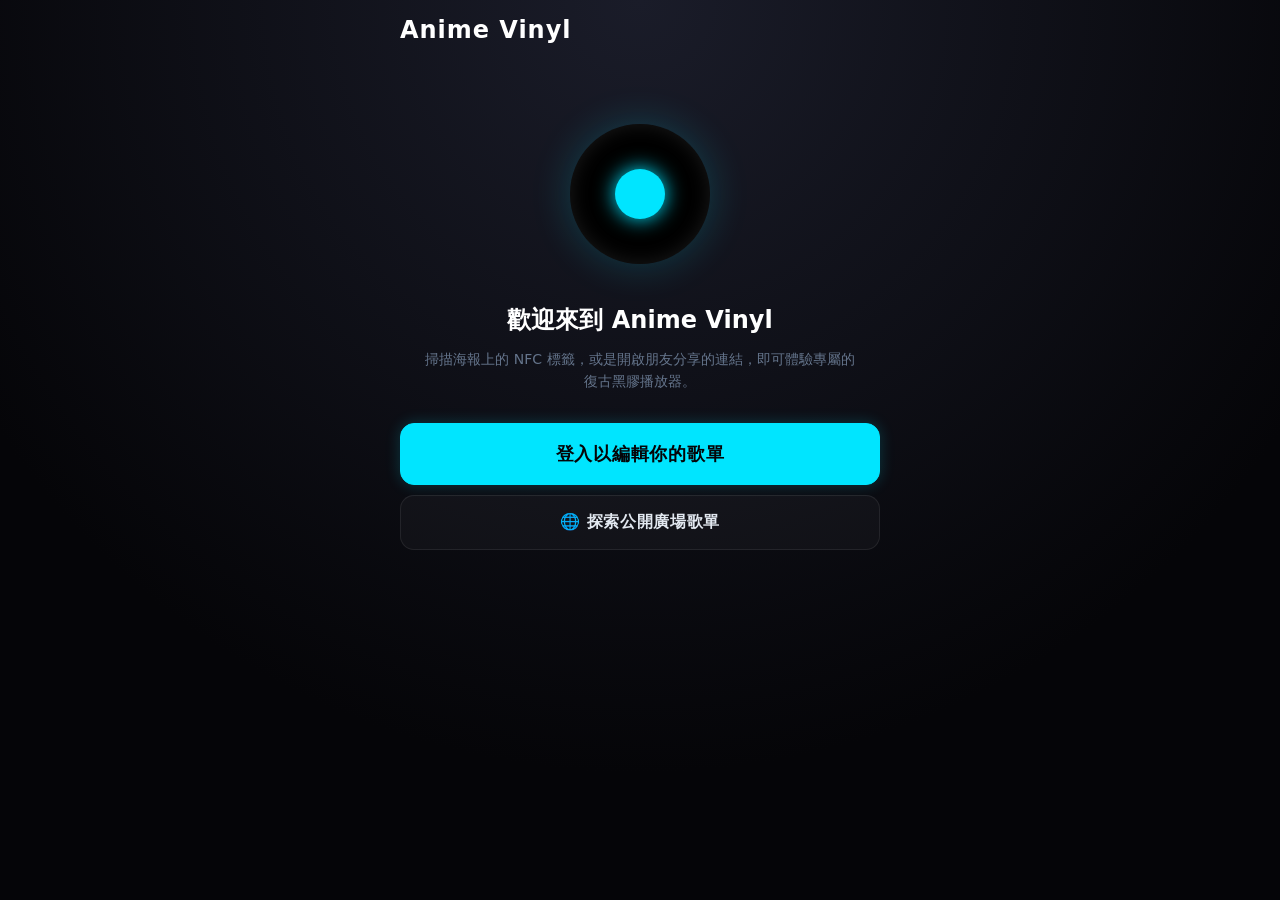
==== commit 50bf332f: "Update index.html" ====
--- a/index.html
+++ b/index.html
@@ -15,7 +15,7 @@
 </head>
 <body>
 
-<!-- 背景特效容器 -->
+<!-- 背景氛圍特效容器 -->
 <div id="bg-fx"></div>
 
 <!-- ============ 播放視圖 ============ -->
--- a/style.css
+++ b/style.css
@@ -1,35 +1,587 @@
-/* 預設主題容器 */
+/* ===== 基礎與變數 ===== */
+* { box-sizing: border-box; margin: 0; padding: 0; touch-action: manipulation; }
+
+:root {
+  --accent: #00e5ff;
+  --accent-dim: rgba(var(--accent-rgb), 0.2);
+  --bg-dark: #050508;
+  --panel: #12141a;
+  --text-main: #e2e8f0;
+  --text-muted: #64748b;
+  --danger: #ff4757;
+  --danger-dim: rgba(255, 71, 87, 0.2);
+}
+
+[hidden] { display: none !important; }
+html, body { min-height: 100%; }
 body {
-  margin: 0;
+  font-family: -apple-system, BlinkMacSystemFont, "Noto Sans TC", "PingFang TC", "Microsoft JhengHei", system-ui, sans-serif;
+  background: radial-gradient(circle at 50% 0%, #1a1c29 0%, var(--bg-dark) 70%);
+  color: var(--text-main);
+  min-height: 100dvh;
+  padding: 16px 16px calc(20px + env(safe-area-inset-bottom));
+  -webkit-tap-highlight-color: transparent;
   overflow-x: hidden;
-  background-color: #f9f9f9;
-  transition: background-color 0.5s ease;
-}
-
-/* 櫻花主題啟用時的背景色 */
-body.sakura-theme {
-  background-color: #fff0f3;
-}
-
-/* 櫻花瓣基本樣式 */
-.sakura-petal {
+  touch-action: pan-y;
+}
+main { width: 100%; display: flex; justify-content: center; position: relative; z-index: 10; }
+
+/* ===== 播放視圖 ===== */
+#viewPlay { flex-direction: column; align-items: center; justify-content: flex-start; }
+.play-wrap { width: 100%; max-width: 420px; display: flex; flex-direction: column; align-items: center; gap: 20px; transition: transform 0.6s cubic-bezier(0.5, 0, 0.5, 1), opacity 0.6s; }
+.top-bar { width: 100%; display: flex; align-items: center; justify-content: space-between; position: relative; min-height: 40px; }
+.back-link { color: var(--text-muted); text-decoration: none; font-size: 14px; padding: 8px 12px 8px 0; border-radius: 8px; }
+.play-top-actions { display: flex; align-items: center; }
+.drawer-toggle { background: rgba(255,255,255,.03); border: 1px solid rgba(255,255,255,.1); color: var(--text-main); padding: 8px 16px; border-radius: 999px; font-size: 13px; cursor: pointer; backdrop-filter: blur(8px); }
+
+.plinth-wrapper { position: relative; width: min(85vw, 340px); aspect-ratio: 1; display: flex; align-items: center; justify-content: center; margin-top: 10px; }
+.nav-arrow { position: absolute; top: 50%; transform: translateY(-50%); font-size: 24px; color: rgba(255, 255, 255, 0.2); cursor: pointer; padding: 15px; z-index: 10; transition: color 0.2s, opacity 0.2s; user-select: none; }
+.nav-arrow:active { color: var(--accent); }
+.nav-arrow.left { left: -20px; }
+.nav-arrow.right { right: -20px; }
+.nav-arrow.disabled { opacity: 0; pointer-events: none; }
+
+.plinth { position: relative; width: 100%; height: 100%; border-radius: 50%; background: linear-gradient(145deg, #161822, #0a0b0f); box-shadow: inset 0 2px 4px rgba(255,255,255,.05), inset 0 -10px 30px rgba(0,0,0,.8), 0 20px 40px rgba(0,0,0,.8), 0 0 40px var(--accent-dim); border: 1px solid rgba(255,255,255,.05); }
+.plinth::after { content: ""; position: absolute; inset: 8px; border-radius: 50%; border: 1px solid rgba(255,255,255,.03); pointer-events: none; }
+.vinyl { position: absolute; inset: 18px; border-radius: 50%; background: repeating-radial-gradient(circle at 50% 50%, #0d0d0d 0px, #0d0d0d 1.5px, #151515 2px, #0d0d0d 3px); box-shadow: inset 0 0 0 1px rgba(255,255,255,.05), inset 0 0 40px rgba(0,0,0,.95), 0 0 15px var(--accent-dim); animation: spin 8s linear infinite; animation-play-state: paused; will-change: transform; transform: translateZ(0); transition: transform 0.2s cubic-bezier(0.2, 0.8, 0.2, 1); }
+body.playing .vinyl { animation-play-state: running; }
+@keyframes spin { from { transform: rotate(0deg) translateZ(0); } to { transform: rotate(360deg) translateZ(0); } }
+.sheen { position: absolute; inset: 18px; border-radius: 50%; pointer-events: none; background: conic-gradient(from 20deg, rgba(255,255,255,0) 0deg, rgba(var(--accent-rgb), .05) 38deg, rgba(255,255,255,0) 92deg, rgba(255,255,255,0) 190deg, rgba(255,255,255,.03) 225deg, rgba(255,255,255,0) 275deg); }
+.label { position: absolute; inset: 32%; border-radius: 50%; background-color: #1a1c29; background-size: cover; background-position: center; box-shadow: 0 0 0 2px rgba(255,255,255,.15), 0 0 0 10px rgba(0,0,0,.6), inset 0 0 20px rgba(0,0,0,.6), 0 0 20px var(--accent-dim); transform: translateZ(0); will-change: transform; backface-visibility: hidden; }
+.spindle { position: absolute; top: 50%; left: 50%; width: 10px; height: 10px; margin: -5px 0 0 -5px; border-radius: 50%; background: #e2e8f0; box-shadow: 0 0 10px var(--accent); z-index: 3; }
+
+.tonearm { position: absolute; top: 8%; right: 10%; width: 0; height: 55%; transform-origin: 0 0; transform: rotate(-16deg); transition: transform .8s cubic-bezier(.34, 1.15, .5, 1); z-index: 6; pointer-events: none; }
+body.playing .tonearm { transform: rotate(-31deg); }
+.arm-base { position: absolute; top: -14px; left: -14px; width: 28px; height: 28px; border-radius: 50%; background: radial-gradient(circle at 34% 28%, #475569, #1e293b 60%, #0f172a); box-shadow: 0 4px 10px rgba(0,0,0,.8), inset 0 1px 2px rgba(255,255,255,.3); border: 1px solid rgba(255,255,255,.1); }
+.arm-rod { position: absolute; top: 0; left: -3px; width: 6px; height: 100%; border-radius: 3px; background: linear-gradient(90deg, #0f172a 0%, #94a3b8 42%, #cbd5e1 72%, #1e293b 100%); box-shadow: 0 2px 7px rgba(0,0,0,.6); }
+.arm-head { position: absolute; bottom: -13px; left: -9px; width: 18px; height: 27px; border-radius: 4px 4px 9px 9px; background: linear-gradient(155deg, #334155, #0f172a); border: 1px solid rgba(255,255,255,.1); box-shadow: 0 3px 9px rgba(0,0,0,.6); }
+
+.meta { text-align: center; width: 100%; margin-top: 4px; }
+.anime { font-size: 12px; letter-spacing: .2em; color: var(--accent); margin-bottom: 6px; text-transform: uppercase; }
+.title { font-size: 22px; font-weight: 700; letter-spacing: .03em; line-height: 1.3; color: #fff; text-shadow: 0 0 15px rgba(255,255,255,.15); }
+.artist { font-size: 14px; color: var(--text-muted); margin-top: 6px; }
+
+.progress-area { width: 100%; max-width: 330px; margin-top: 10px; }
+.progress { width: 100%; position: relative; }
+.bar { height: 4px; border-radius: 2px; background: rgba(255,255,255,.08); overflow: hidden; box-shadow: inset 0 1px 3px rgba(0,0,0,.5); }
+.fill { height: 100%; width: 100%; border-radius: 2px; background: var(--accent); transform-origin: left center; transform: scaleX(0); will-change: transform; box-shadow: 0 0 10px var(--accent-dim); }
+.times { display: flex; justify-content: space-between; font-size: 12px; margin-top: 8px; color: var(--text-muted); font-variant-numeric: tabular-nums; }
+
+.controls { display: flex; align-items: center; gap: 24px; margin-top: 12px; }
+.btn { width: 54px; height: 54px; display: grid; place-items: center; border-radius: 50%; border: 1px solid rgba(255,255,255,.1); background: linear-gradient(158deg, rgba(255,255,255,.05), rgba(0,0,0,.3)); color: var(--text-main); font-size: 18px; text-decoration: none; cursor: pointer; user-select: none; font-family: inherit; box-shadow: 0 5px 15px rgba(0,0,0,.5), inset 0 1px 0 rgba(255,255,255,.1); transition: all .2s ease; }
+.btn:active { transform: scale(.92); }
+.btn:disabled { opacity: .3; }
+.btn.primary { width: 72px; height: 72px; font-size: 24px; color: var(--bg-dark); border-color: var(--accent); background: var(--accent); box-shadow: 0 0 20px var(--accent-dim), inset 0 1px 2px rgba(255,255,255,.5); }
+
+.tap-prompt { position: fixed; inset: 0; z-index: 60; display: grid; place-items: center; cursor: pointer; background: rgba(5,5,8,.9); }
+.tap-prompt span { padding: 16px 32px; border-radius: 999px; font-size: 16px; letter-spacing: .1em; color: var(--bg-dark); background: var(--accent); box-shadow: 0 0 30px var(--accent-dim); animation: breathe 2s ease-in-out infinite; }
+@keyframes breathe { 0%, 100% { transform: scale(1); opacity: 0.9; } 50% { transform: scale(1.05); opacity: 1; } }
+
+.toast { position: fixed; left: 50%; bottom: calc(24px + env(safe-area-inset-bottom)); transform: translateX(-50%); max-width: 88vw; padding: 12px 20px; border-radius: 12px; font-size: 14px; line-height: 1.5; text-align: center; color: var(--text-main); background: rgba(18,20,26,.95); border: 1px solid var(--accent-dim); box-shadow: 0 10px 30px rgba(0,0,0,.8); z-index: 80; }
+
+/* 抽屜 */
+.drawer-overlay { position: fixed; inset: 0; background: rgba(0,0,0,.8); z-index: 50; display: flex; flex-direction: column; justify-content: flex-end; backdrop-filter: blur(4px); }
+.drawer { background: #0f1117; border-top-left-radius: 24px; border-top-right-radius: 24px; padding: 20px 16px calc(20px + env(safe-area-inset-bottom)); max-height: 75vh; display: flex; flex-direction: column; border-top: 1px solid rgba(255,255,255,.05); animation: slideUp .3s cubic-bezier(0.2, 0.8, 0.2, 1); }
+@keyframes slideUp { from { transform: translateY(100%); } to { transform: translateY(0); } }
+.drawer-head { display: flex; justify-content: space-between; align-items: center; margin-bottom: 16px; }
+.drawer-head h2 { font-size: 18px; color: #fff; }
+.drawer-close { width: 36px; height: 36px; border-radius: 50%; background: rgba(255,255,255,.05); border: none; color: var(--text-main); font-size: 16px; cursor: pointer; }
+.drawer-list { overflow-y: auto; display: flex; flex-direction: column; gap: 8px; -webkit-overflow-scrolling: touch; }
+.drawer-item { display: flex; align-items: center; gap: 14px; padding: 12px; border-radius: 12px; border: none; background: transparent; color: var(--text-main); cursor: pointer; text-align: left; font-family: inherit; width: 100%; transition: background 0.2s; }
+.drawer-item:active { background: rgba(255,255,255,.05); }
+.drawer-item.active { background: rgba(var(--accent-rgb), 0.08); border: 1px solid rgba(var(--accent-rgb), 0.2); }
+.di-cover { width: 48px; height: 48px; border-radius: 8px; background-color: rgba(255,255,255,.05); background-size: cover; background-position: center; flex-shrink: 0; }
+.di-info { display: flex; flex-direction: column; gap: 4px; overflow: hidden; min-width: 0; }
+.di-title { font-size: 15px; font-weight: 600; white-space: nowrap; overflow: hidden; text-overflow: ellipsis; }
+.di-artist { font-size: 13px; color: var(--text-muted); white-space: nowrap; overflow: hidden; text-overflow: ellipsis; }
+
+/* ===== 首頁與編輯視圖通用 ===== */
+#viewHome, #viewEdit { flex-direction: column; align-items: center; justify-content: flex-start; }
+.edit-wrap { width: 100%; max-width: 480px; display: flex; flex-direction: column; gap: 16px; transition: transform 0.6s cubic-bezier(0.5, 0, 0.5, 1), opacity 0.6s; }
+
+.edit-topbar { display: flex; justify-content: space-between; align-items: center; margin-bottom: 4px; position: relative; }
+.edit-header-left h1 { font-size: 24px; letter-spacing: .04em; color: #fff; }
+
+/* 帳號頭像 */
+.user-area { position: relative; }
+.btn-google { display: flex; align-items: center; gap: 8px; background: rgba(255,255,255,.05); border: 1px solid rgba(255,255,255,.1); color: #fff; padding: 8px 16px; border-radius: 999px; font-size: 13px; font-weight: 600; cursor: pointer; transition: background .2s; }
+.btn-google:active { background: rgba(255,255,255,.1); }
+.user-profile { position: relative; cursor: pointer; }
+.user-profile img { width: 36px; height: 36px; border-radius: 50%; border: 2px solid var(--accent); object-fit: cover; display: block; }
+.user-dropdown { position: absolute; top: 45px; right: 0; width: 220px; background: var(--panel); border: 1px solid rgba(255,255,255,.1); border-radius: 16px; box-shadow: 0 10px 40px rgba(0,0,0,.8); display: flex; flex-direction: column; overflow: hidden; z-index: 100; animation: fadeInDown .2s ease-out; }
+@keyframes fadeInDown { from { opacity: 0; transform: translateY(-10px); } to { opacity: 1; transform: translateY(0); } }
+.dropdown-header { padding: 16px; background: rgba(255,255,255,.02); border-bottom: 1px solid rgba(255,255,255,.05); display: flex; flex-direction: column; gap: 4px; }
+.dropdown-header span { font-size: 14px; font-weight: 700; color: #fff; white-space: nowrap; overflow: hidden; text-overflow: ellipsis; }
+.dropdown-header .text-muted { font-size: 11px; font-weight: 400; }
+.dropdown-item { padding: 14px 16px; background: transparent; border: none; color: var(--text-main); font-size: 14px; text-align: left; cursor: pointer; font-family: inherit; transition: background .15s; }
+.dropdown-item:hover, .dropdown-item:active { background: rgba(255,255,255,.05); }
+.dropdown-item.danger { color: var(--danger); }
+
+/* 歡迎畫面 (未登入) */
+.guest-hero {
+  display: flex;
+  justify-content: center;
+  align-items: center;
+  height: 180px;
+  margin-top: 40px;
+  position: relative;
+}
+.glowing-vinyl {
+  width: 140px;
+  height: 140px;
+  border-radius: 50%;
+  background: #000;
+  box-shadow: 0 0 40px var(--accent-dim), inset 0 0 20px rgba(255,255,255,0.1);
+  animation: spin 4s linear infinite;
+  display: flex;
+  justify-content: center;
+  align-items: center;
+}
+.vinyl-inner {
+  width: 50px;
+  height: 50px;
+  border-radius: 50%;
+  background: var(--accent);
+  box-shadow: 0 0 20px var(--accent);
+}
+.guest-title {
+  text-align: center;
+  color: #fff;
+  font-size: 24px;
+  margin-top: 20px;
+}
+.guest-desc {
+  text-align: center;
+  color: var(--text-muted);
+  font-size: 14px;
+  line-height: 1.6;
+  margin-top: 12px;
+  padding: 0 20px;
+}
+
+/* 總覽頁面卡片 */
+.list-actions { margin-top: 10px; margin-bottom: 8px; }
+.playlist-grid { display: grid; grid-template-columns: 1fr; gap: 12px; }
+.playlist-card { background: rgba(255,255,255,.02); border: 1px solid rgba(255,255,255,.08); border-radius: 16px; padding: 16px; display: flex; justify-content: space-between; align-items: center; cursor: pointer; transition: background 0.2s; text-decoration: none; color: var(--text-main); }
+.playlist-card:active { background: rgba(255,255,255,.06); }
+.pc-info { display: flex; flex-direction: column; gap: 6px; }
+.pc-title { font-size: 16px; font-weight: 700; color: #fff; }
+.pc-meta { font-size: 12px; color: var(--text-muted); }
+.pc-arrow { color: var(--text-muted); font-size: 20px; }
+
+/* 編輯頁面儲存按鈕 */
+.edit-header-right { display: flex; align-items: center; gap: 12px; }
+.save-status { font-size: 12px; color: var(--text-muted); }
+.btn-save { background: var(--accent); color: var(--bg-dark); border: none; padding: 8px 20px; border-radius: 999px; font-size: 14px; font-weight: 700; cursor: pointer; transition: opacity 0.2s; }
+.btn-save:active { opacity: 0.8; }
+
+/* 表單與歌曲卡 */
+.field { display: flex; flex-direction: column; gap: 8px; }
+.field > span { font-size: 13px; color: var(--text-muted); }
+.field input, .field textarea { background: rgba(255,255,255,.02); border: 1px solid rgba(255,255,255,.08); border-radius: 10px; padding: 14px 16px; color: var(--text-main); font-size: 16px; font-family: inherit; outline: none; transition: border-color .15s; }
+.field input:focus, .field textarea:focus { border-color: var(--accent); }
+.field textarea { resize: vertical; min-height: 70px; font-family: ui-monospace, Menlo, Consolas, monospace; font-size: 13px; line-height: 1.5; }
+
+.song-list { display: flex; flex-direction: column; gap: 14px; }
+.song-card { background: rgba(255,255,255,.02); border: 1px solid rgba(255,255,255,.05); border-radius: 16px; padding: 16px; display: flex; flex-direction: column; gap: 12px; }
+.song-card-head { display: flex; justify-content: space-between; align-items: center; }
+.song-num { font-size: 13px; font-weight: 700; color: var(--accent); padding: 4px 12px; background: var(--accent-dim); border-radius: 999px; }
+.song-card-tools { display: flex; gap: 8px; }
+.icon-btn { width: 36px; height: 36px; border-radius: 10px; border: 1px solid rgba(255,255,255,.08); background: rgba(255,255,255,.03); color: var(--text-main); font-size: 14px; cursor: pointer; display: grid; place-items: center; font-family: inherit; transition: background .15s; }
+.icon-btn:active { background: rgba(255,255,255,.1); }
+.icon-btn:disabled { opacity: .3; cursor: default; }
+.icon-btn.danger { color: #ff6b6b; border-color: rgba(255,107,107,.2); }
+.song-body { display: flex; flex-direction: column; gap: 14px; }
+.cover-preview { width: 100%; height: 120px; border-radius: 10px; background-color: rgba(0,0,0,.3); background-size: contain; background-position: center; background-repeat: no-repeat; display: grid; place-items: center; font-size: 12px; color: var(--text-muted); border: 1px dashed rgba(255,255,255,.1); }
+.song-fields { display: grid; grid-template-columns: 1fr 1fr; gap: 10px; min-width: 0; }
+.field-sm { display: flex; flex-direction: column; gap: 6px; min-width: 0; }
+.field-sm.full { grid-column: 1 / -1; }
+.field-sm > span { font-size: 11px; color: var(--text-muted); }
+.field-sm input { background: rgba(255,255,255,.02); border: 1px solid rgba(255,255,255,.08); border-radius: 8px; padding: 12px 10px; color: var(--text-main); font-size: 16px; font-family: inherit; outline: none; min-width: 0; }
+.field-sm input:focus { border-color: var(--accent); }
+
+.btn-block { width: 100%; padding: 16px; border-radius: 14px; border: 1px solid rgba(255,255,255,.08); background: rgba(255,255,255,.03); color: var(--text-main); font-size: 16px; font-weight: 600; letter-spacing: .04em; cursor: pointer; font-family: inherit; transition: all .15s; }
+.btn-block:active { transform: scale(.98); }
+.btn-block.primary { background: var(--accent); color: var(--bg-dark); border-color: var(--accent); box-shadow: 0 0 15px var(--accent-dim); }
+.btn-block.ghost { background: transparent; border-style: dashed; color: var(--text-muted); }
+.btn-block.danger { background: var(--danger); color: #fff; border-color: var(--danger); box-shadow: 0 0 15px var(--danger-dim); }
+.actions { display: flex; flex-direction: column; gap: 12px; margin-top: 10px; }
+.share-box { background: rgba(var(--accent-rgb), 0.03); border: 1px solid var(--accent-dim); border-radius: 14px; padding: 16px; display: flex; flex-direction: column; gap: 12px; }
+.share-info { font-size: 12px; line-height: 1.6; color: var(--text-muted); }
+
+#viewError { flex-direction: column; align-items: center; justify-content: center; min-height: 60vh; }
+.error-wrap { text-align: center; max-width: 380px; }
+.err { font-size: 16px; line-height: 1.8; color: #ff9e9e; margin-bottom: 24px; white-space: pre-wrap; }
+.back { font-size: 15px; color: var(--accent); text-decoration: none; border-bottom: 1px solid var(--accent-dim); padding-bottom: 2px; }
+#ytHost { position: fixed; top: 0; left: 0; width: 1px; height: 1px; opacity: 0; pointer-events: none; overflow: hidden; }
+
+/* ===== 自訂彈窗 (Modal) ===== */
+.modal-overlay {
+  position: fixed; inset: 0; background: rgba(0,0,0,0.85); backdrop-filter: blur(5px);
+  z-index: 200; display: flex; justify-content: center; align-items: center;
+  opacity: 0; transition: opacity 0.3s;
+}
+.modal-overlay.show { opacity: 1; }
+.modal-content {
+  background: var(--panel); border: 1px solid rgba(255,255,255,0.1);
+  border-radius: 20px; padding: 24px; width: 90%; max-width: 320px;
+  transform: translateY(20px); transition: transform 0.3s;
+  box-shadow: 0 20px 50px rgba(0,0,0,0.9);
+}
+.modal-overlay.show .modal-content { transform: translateY(0); }
+.modal-content h3 { color: #fff; font-size: 18px; margin-bottom: 12px; text-align: center; }
+.modal-content p { color: var(--text-muted); font-size: 14px; line-height: 1.6; text-align: center; margin-bottom: 24px; }
+.modal-actions { display: flex; gap: 12px; }
+.modal-actions .btn-block { padding: 12px; font-size: 15px; }
+
+/* ===== 吃掉動畫容器 ===== */
+.eat-animation-overlay {
+  position: fixed; inset: 0; z-index: 300; background: rgba(0,0,0,0.9);
+  display: flex; justify-content: center; align-items: center;
+  opacity: 0; transition: opacity 0.3s;
+}
+.eat-animation-overlay.show { opacity: 1; }
+
+/* 怪獸本體 */
+.monster {
+  width: 120px; height: 120px; background: var(--accent); border-radius: 50%;
+  position: relative; display: flex; justify-content: center; align-items: center;
+  box-shadow: 0 0 50px var(--accent), inset 0 -10px 20px rgba(0,0,0,0.3);
+  transform: scale(0); transition: transform 0.4s cubic-bezier(0.34, 1.56, 0.64, 1);
+}
+.eat-animation-overlay.show .monster { transform: scale(1); }
+
+/* 眼睛 */
+.monster-eye {
+  width: 16px; height: 16px; background: #000; border-radius: 50%;
+  position: absolute; top: 35px;
+}
+.monster-eye.left { left: 28px; }
+.monster-eye.right { right: 28px; }
+
+/* 嘴巴 (預設閉合) */
+.monster-mouth {
+  width: 40px; height: 10px; background: #000; border-radius: 10px;
+  position: absolute; bottom: 35px;
+  transition: all 0.2s;
+}
+
+/* 張嘴狀態 */
+.monster.open-mouth .monster-mouth {
+  height: 40px; width: 60px; border-radius: 0 0 30px 30px; bottom: 20px;
+}
+
+/* 被吃的元素動畫 */
+.being-eaten {
+  transform: scale(0.1) translateY(-100px) rotate(20deg) !important;
+  opacity: 0;
+  transition: all 0.6s cubic-bezier(0.5, 0, 0.5, 1) !important;
+}
+
+/* ===== 修正與無障礙 ===== */
+.vinyl-swing { position: absolute; inset: 0; will-change: transform; }
+button.nav-arrow { background: none; border: none; font-family: inherit; line-height: 1; }
+button:focus-visible, a:focus-visible, input:focus-visible { outline: 2px solid var(--accent); outline-offset: 2px; }
+@media (prefers-reduced-motion: reduce) {
+  *, *::before, *::after { animation-duration: .01ms !important; animation-iteration-count: 1 !important; transition-duration: .01ms !important; }
+}
+
+/* ===== 播放紀錄 ===== */
+.section-title { font-size: 14px; color: var(--text-muted); font-weight: 600; letter-spacing: .08em; margin: 24px 0 12px; }
+.playlist-card .pc-left { display: flex; align-items: center; gap: 12px; flex: 1; min-width: 0; text-decoration: none; color: inherit; cursor: pointer; }
+.playlist-card .pc-info { min-width: 0; }
+.playlist-card .pc-title { overflow: hidden; text-overflow: ellipsis; white-space: nowrap; }
+.hist-cover { width: 44px; height: 44px; border-radius: 8px; flex-shrink: 0; background: rgba(255,255,255,.05) center / cover no-repeat; }
+
+/* ===== 播放頁鎖定 ===== */
+body.play-mode { 
+  position: fixed; 
+  inset: 0; 
+  overflow: hidden; 
+  overscroll-behavior: none; 
+}
+body.play-mode .play-wrap,
+body.play-mode .btn,
+body.play-mode .nav-arrow,
+body.play-mode .seek,
+body.play-mode .drawer-toggle,
+body.play-mode .pill {
+  touch-action: manipulation;
+}
+body.play-mode .plinth-wrapper {
+  touch-action: pan-x;
+}
+body.play-mode .play-wrap { gap: clamp(8px, 2dvh, 20px); }
+body.play-mode .plinth-wrapper { width: min(85vw, 340px, 36dvh); margin-top: 0; }
+.drawer-list { touch-action: pan-y; }
+
+/* ===== 可拖曳進度條 ===== */
+.seek { position: relative; padding: 10px 0; margin: -10px 0; cursor: pointer; touch-action: none; }
+.thumb { position: absolute; top: 6px; left: -6px; width: 12px; height: 12px; border-radius: 50%; background: #fff; box-shadow: 0 0 8px var(--accent); pointer-events: none; transition: transform .15s; }
+.seek.dragging .thumb { transform: scale(1.4); }
+.seek.dragging .bar { height: 6px; margin: -1px 0; }
+
+/* ===== 音量起伏動畫(裝飾) ===== */
+.eq { display: flex; align-items: flex-end; justify-content: center; gap: 3px; height: 34px; width: 100%; max-width: 330px; }
+.eq i { flex: 1; max-width: 6px; height: 100%; background: var(--accent); border-radius: 2px; opacity: .85; transform-origin: bottom; transform: scaleY(.12); animation: eqbar var(--d, 1s) ease-in-out infinite alternate; animation-delay: var(--dl, 0s); animation-play-state: paused; box-shadow: 0 0 6px var(--accent-dim); }
+body.playing .eq i { animation-play-state: running; }
+@keyframes eqbar { from { transform: scaleY(.12); } to { transform: scaleY(var(--h, 1)); } }
+
+/* ===== 互動特效 ===== */
+.btn, .btn-block, .icon-btn, .btn-save, .btn-google, .drawer-toggle, .drawer-close, .drawer-item, .playlist-card, .dropdown-item { position: relative; overflow: hidden; }
+.nav-arrow { overflow: hidden; }
+.ripple { position: absolute; border-radius: 50%; pointer-events: none; background: rgba(255,255,255,.35); transform: scale(0); animation: ripple .6s ease-out forwards; }
+.btn.primary .ripple, .btn-block.primary .ripple, .btn-save .ripple { background: rgba(0,0,0,.22); }
+@keyframes ripple { to { transform: scale(1); opacity: 0; } }
+
+body.playing .btn.primary { animation: glowpulse 1.8s ease-in-out infinite; }
+@keyframes glowpulse { 0%, 100% { box-shadow: 0 0 20px var(--accent-dim), inset 0 1px 2px rgba(255,255,255,.5); } 50% { box-shadow: 0 0 38px 8px rgba(var(--accent-rgb), .45), inset 0 1px 2px rgba(255,255,255,.5); } }
+
+.btn-block.primary::before, .btn-save::before { content: ""; position: absolute; top: 0; left: -60%; width: 40%; height: 100%; background: linear-gradient(105deg, transparent, rgba(255,255,255,.5), transparent); transform: skewX(-20deg); pointer-events: none; }
+.btn-block.primary:active::before, .btn-save:active::before { animation: sweep .6s ease-out; }
+@keyframes sweep { to { left: 130%; } }
+
+button.nav-arrow { transition: color .2s, opacity .2s, transform .15s; }
+.nav-arrow:active { transform: translateY(-50%) scale(1.35); }
+.plinth { transition: transform .2s; }
+.plinth:active { transform: scale(.985); }
+.playlist-card .pc-arrow { transition: transform .2s, color .2s; }
+.song-card { transition: border-color .2s, box-shadow .2s; }
+.song-card:focus-within { border-color: var(--accent-dim); box-shadow: 0 0 22px rgba(var(--accent-rgb), .07); }
+.field input:focus, .field-sm input:focus, .field textarea:focus { box-shadow: 0 0 0 3px var(--accent-dim); }
+.toast { animation: toastIn .3s cubic-bezier(.2,.8,.2,1); }
+@keyframes toastIn { from { opacity: 0; transform: translate(-50%, 16px); } to { opacity: 1; transform: translate(-50%, 0); } }
+.play-wrap, .edit-wrap { animation: viewIn .4s cubic-bezier(.2,.8,.2,1); }
+@keyframes viewIn { from { opacity: 0; transform: translateY(10px); } to { opacity: 1; transform: none; } }
+
+@media (hover: hover) {
+  .btn:hover:not(:disabled) { transform: translateY(-2px); border-color: var(--accent); box-shadow: 0 8px 20px rgba(0,0,0,.5), 0 0 16px var(--accent-dim); }
+  .btn:active:not(:disabled) { transform: scale(.9); }
+  .btn-block:hover { border-color: var(--accent); box-shadow: 0 0 18px var(--accent-dim); }
+  .btn-block.primary:hover::before, .btn-save:hover::before { animation: sweep .7s ease-out; }
+  .icon-btn:hover:not(:disabled) { border-color: var(--accent); background: rgba(255,255,255,.08); }
+  .icon-btn.danger:hover:not(:disabled) { border-color: var(--danger); box-shadow: 0 0 12px var(--danger-dim); }
+  .playlist-card:hover { border-color: var(--accent-dim); background: rgba(var(--accent-rgb), .04); }
+  .playlist-card:hover .pc-arrow { transform: translateX(4px); color: var(--accent); }
+  .drawer-item:hover { background: rgba(255,255,255,.05); }
+  .nav-arrow:hover { color: var(--accent); }
+}
+
+/* ===== 全螢幕 / 加到主畫面 ===== */
+html { background: var(--bg-dark); }
+body { padding-top: calc(16px + env(safe-area-inset-top)); padding-left: max(16px, env(safe-area-inset-left)); padding-right: max(16px, env(safe-area-inset-right)); }
+
+/* ===== 主題 / 播放模式 / 範本 ===== */
+:root { --accent-rgb: 0, 229, 255; --vinyl-a: #0d0d0d; --vinyl-b: #151515; }
+body[data-label="solid"] .label { background-image: none !important; background-color: var(--accent); }
+body[data-label="gradient"] .label { background-image: conic-gradient(from 0deg, var(--accent), #ffffff55, var(--accent), #00000055, var(--accent)) !important; }
+
+body.play-mode .plinth-wrapper { width: min(85vw, 340px, 32dvh); }
+.extras { display: flex; gap: 8px; justify-content: center; flex-wrap: wrap; }
+.pill, .swatch, .seg button { position: relative; overflow: hidden; font-family: inherit; cursor: pointer; }
+.pill { background: rgba(255,255,255,.04); border: 1px solid rgba(255,255,255,.1); color: var(--text-main); padding: 7px 14px; border-radius: 999px; font-size: 13px; transition: border-color .2s, color .2s, box-shadow .2s; }
+.pill.on { border-color: var(--accent); color: var(--accent); box-shadow: 0 0 12px var(--accent-dim); }
+
+.theme-panel { text-align: left; }
+.theme-label { font-size: 12px; color: var(--text-muted); margin: 14px 0 8px; }
+.swatches { display: flex; gap: 10px; flex-wrap: wrap; }
+.swatch { width: 36px; height: 36px; border-radius: 50%; border: 2px solid rgba(255,255,255,.15); padding: 0; transition: transform .15s, border-color .15s; }
+.swatch:active { transform: scale(.88); }
+.swatch.active { border-color: #fff; box-shadow: 0 0 12px rgba(255,255,255,.5); }
+.seg { display: flex; gap: 8px; }
+.seg button { flex: 1; background: rgba(255,255,255,.04); border: 1px solid rgba(255,255,255,.1); color: var(--text-main); padding: 9px 0; border-radius: 10px; font-size: 13px; }
+.seg button.active { border-color: var(--accent); color: var(--accent); box-shadow: 0 0 10px var(--accent-dim); }
+
+/* ===== 唱片紋路 ===== */
+.vinyl, .vinyl-face {
+  background:
+    conic-gradient(from 25deg, transparent 0deg, rgba(255,255,255,.22) 26deg, transparent 60deg, transparent 180deg, rgba(255,255,255,.15) 206deg, transparent 240deg),
+    repeating-radial-gradient(circle at 50% 50%, transparent 0, transparent 1.6px, rgba(255,255,255,var(--groove, .16)) 2px, transparent 2.4px),
+    repeating-radial-gradient(circle at 50% 50%, transparent 0, transparent 22px, rgba(0,0,0,.5) 23px, transparent 25px),
+    var(--vinyl-a);
+}
+.vinyl { box-shadow: inset 0 0 0 1px rgba(255,255,255,.1), inset 0 0 26px rgba(0,0,0,.55), 0 0 15px var(--accent-dim); }
+
+/* ===== 外觀面板 ===== */
+.theme-panel { max-height: 88dvh; overflow-y: auto; touch-action: pan-y; }
+.theme-preview { display: grid; place-items: center; margin: 4px 0 2px; }
+.vinyl-face { position: relative; width: 112px; height: 112px; border-radius: 50%; animation: spin 8s linear infinite; box-shadow: inset 0 0 0 1px rgba(255,255,255,.1), inset 0 0 18px rgba(0,0,0,.55), 0 0 18px var(--accent-dim); }
+.vinyl-label { position: absolute; inset: 32%; border-radius: 50%; background: #2a2d40; box-shadow: 0 0 0 2px rgba(255,255,255,.15), 0 0 0 5px rgba(0,0,0,.5); }
+body[data-label="solid"] .vinyl-label { background: var(--accent); }
+body[data-label="gradient"] .vinyl-label { background: conic-gradient(from 0deg, var(--accent), #ffffff55, var(--accent), #00000055, var(--accent)); }
+.picker-row { display: flex; align-items: center; gap: 12px; margin-top: 10px; font-size: 13px; color: var(--text-muted); }
+.picker-row span { min-width: 34px; }
+.picker-row input[type="color"] { width: 46px; height: 30px; border: 1px solid rgba(255,255,255,.2); border-radius: 8px; background: none; padding: 2px; cursor: pointer; }
+.picker-row input[type="range"] { flex: 1; accent-color: var(--accent); }
+
+.pill[hidden] { display: none; }
+@media (max-height: 740px) {
+  body.play-mode .eq { display: none; }
+  body.play-mode .plinth-wrapper { width: min(85vw, 340px, 30dvh); }
+}
+@media (max-height: 640px) {
+  body.play-mode .extras .pill { padding: 5px 10px; font-size: 12px; }
+  body.play-mode .btn.primary { width: 60px; height: 60px; }
+}
+
+/* ===== 探索廣場未登入遮罩牆 (修改為上透下實) ===== */
+.explore-guest-wrapper {
+  position: relative;
+  width: 100%;
+}
+
+.explore-guest-wrapper.blurred .playlist-grid {
+  max-height: 380px;
+  overflow: hidden;
+  mask-image: linear-gradient(to bottom, rgba(0, 0, 0, 0.25) 0%, rgba(0, 0, 0, 1) 85%);
+  -webkit-mask-image: linear-gradient(to bottom, rgba(0, 0, 0, 0.25) 0%, rgba(0, 0, 0, 1) 85%);
+}
+
+.explore-login-overlay {
+  position: relative;
+  margin: -40px auto 20px auto;
+  max-width: 480px;
+  width: 90%;
+  display: flex;
+  flex-direction: column;
+  align-items: center;
+  justify-content: center;
+  padding: 24px 20px;
+  background: rgba(18, 20, 26, 0.92);
+  backdrop-filter: blur(10px);
+  -webkit-backdrop-filter: blur(10px);
+  border: 1px solid var(--accent-dim);
+  border-radius: 20px;
+  box-shadow: 0 12px 35px rgba(0, 0, 0, 0.85);
+  text-align: center;
+  z-index: 10;
+}
+
+.explore-login-overlay p {
+  font-size: 14px;
+  color: var(--text-main);
+  margin-bottom: 14px;
+  line-height: 1.5;
+}
+
+.explore-login-overlay .btn-block {
+  width: auto;
+  min-width: 200px;
+  padding: 12px 24px;
+  font-size: 15px;
+}
+
+/* =========================================
+   ===== 背景氛圍特效 (Atmosphere FX) =====
+   ========================================= */
+
+#bg-fx {
   position: fixed;
-  top: -10px;
-  background: linear-gradient(135deg, #ffb7c5, #ffc0cb);
-  border-radius: 100% 0 100% 0;
+  inset: 0;
+  z-index: 1; /* 在背景之上，內容之下 */
   pointer-events: none;
-  animation: fall linear infinite;
-  z-index: 9999;
-}
-
-/* 飄落動畫 */
-@keyframes fall {
-  0% {
-    transform: translateY(0) rotate(0deg);
-    opacity: 1;
-  }
-  100% {
-    transform: translateY(100vh) rotate(360deg);
-    opacity: 0.2;
-  }
-}
+  overflow: hidden;
+}
+
+/* 1. 雨夜 (Rainy Night) */
+body.atm-rain #bg-fx {
+  background: linear-gradient(to bottom, rgba(10, 15, 30, 0.4), rgba(5, 5, 10, 0.8));
+}
+body.atm-rain #bg-fx::before {
+  content: "";
+  position: absolute;
+  top: -100%; left: -50%; width: 200%; height: 200%;
+  background-image: 
+    linear-gradient(to bottom, rgba(255,255,255,0) 0%, rgba(255,255,255,0.15) 50%, rgba(255,255,255,0) 100%),
+    linear-gradient(to bottom, rgba(255,255,255,0) 0%, rgba(255,255,255,0.1) 50%, rgba(255,255,255,0) 100%);
+  background-size: 2px 120px, 1px 80px;
+  background-repeat: repeat;
+  animation: rain-fall 0.4s linear infinite;
+  opacity: 0.6;
+}
+@keyframes rain-fall {
+  0% { transform: translateY(0) rotate(10deg); }
+  100% { transform: translateY(100px) rotate(10deg); }
+}
+
+/* 2. 櫻花 (Sakura) */
+body.atm-sakura #bg-fx {
+  background: linear-gradient(to bottom, rgba(40, 10, 20, 0.3), rgba(10, 5, 10, 0.8));
+}
+body.atm-sakura #bg-fx::before {
+  content: "🌸";
+  position: absolute;
+  top: -10%; left: -10%; width: 120%; height: 120%;
+  font-size: 24px;
+  color: rgba(255, 180, 200, 0.8);
+  text-shadow: 0 0 10px rgba(255, 100, 150, 0.5);
+  animation: sakura-fall 8s linear infinite;
+}
+body.atm-sakura #bg-fx::after {
+  content: "🌸";
+  position: absolute;
+  top: -20%; left: -20%; width: 140%; height: 140%;
+  font-size: 16px;
+  color: rgba(255, 200, 220, 0.6);
+  animation: sakura-fall 12s linear infinite reverse;
+  animation-delay: -5s;
+}
+@keyframes sakura-fall {
+  0% { transform: translateY(0) rotate(0deg); }
+  100% { transform: translateY(20vh) rotate(360deg); }
+}
+
+/* 3. 賽博龐克 (Cyberpunk) */
+body.atm-cyberpunk {
+  background: #020005;
+}
+body.atm-cyberpunk #bg-fx {
+  background: 
+    linear-gradient(transparent 0%, rgba(255, 0, 128, 0.05) 50%, transparent 100%),
+    linear-gradient(90deg, transparent 0%, rgba(0, 255, 255, 0.05) 50%, transparent 100%);
+}
+body.atm-cyberpunk #bg-fx::before {
+  content: "";
+  position: absolute;
+  inset: 0;
+  background-image: 
+    linear-gradient(rgba(0, 255, 255, 0.15) 1px, transparent 1px),
+    linear-gradient(90deg, rgba(255, 0, 128, 0.15) 1px, transparent 1px);
+  background-size: 30px 30px;
+  transform: perspective(500px) rotateX(60deg) translateY(-100px) translateZ(-200px);
+  transform-origin: top center;
+  animation: grid-move 4s linear infinite;
+  box-shadow: inset 0 0 100px rgba(255, 0, 128, 0.2), inset 0 0 100px rgba(0, 255, 255, 0.2);
+}
+@keyframes grid-move {
+  0% { transform: perspective(500px) rotateX(60deg) translateY(0) translateZ(-200px); }
+  100% { transform: perspective(500px) rotateX(60deg) translateY(30px) translateZ(-200px); }
+}
+
+/* 4. 復古 CRT */
+body.atm-crt #bg-fx {
+  background: radial-gradient(circle at center, transparent 50%, rgba(0,0,0,0.8) 100%);
+}
+body.atm-crt #bg-fx::before {
+  content: "";
+  position: absolute;
+  inset: 0;
+  background: linear-gradient(rgba(18, 16, 16, 0) 50%, rgba(0, 0, 0, 0.25) 50%), linear-gradient(90deg, rgba(255, 0, 0, 0.06), rgba(0, 255, 0, 0.02), rgba(0, 0, 255, 0.06));
+  background-size: 100% 3px, 6px 100%;
+  z-index: 10;
+  pointer-events: none;
+}
+body.atm-crt #bg-fx::after {
+  content: "";
+  position: absolute;
+  inset: 0;
+  background: rgba(18, 16, 16, 0.1);
+  opacity: 0;
+  animation: crt-flicker 0.15s infinite;
+  pointer-events: none;
+}
+@keyframes crt-flicker {
+  0% { opacity: 0.02; }
+  50% { opacity: 0.05; }
+  100% { opacity: 0.02; }
+}
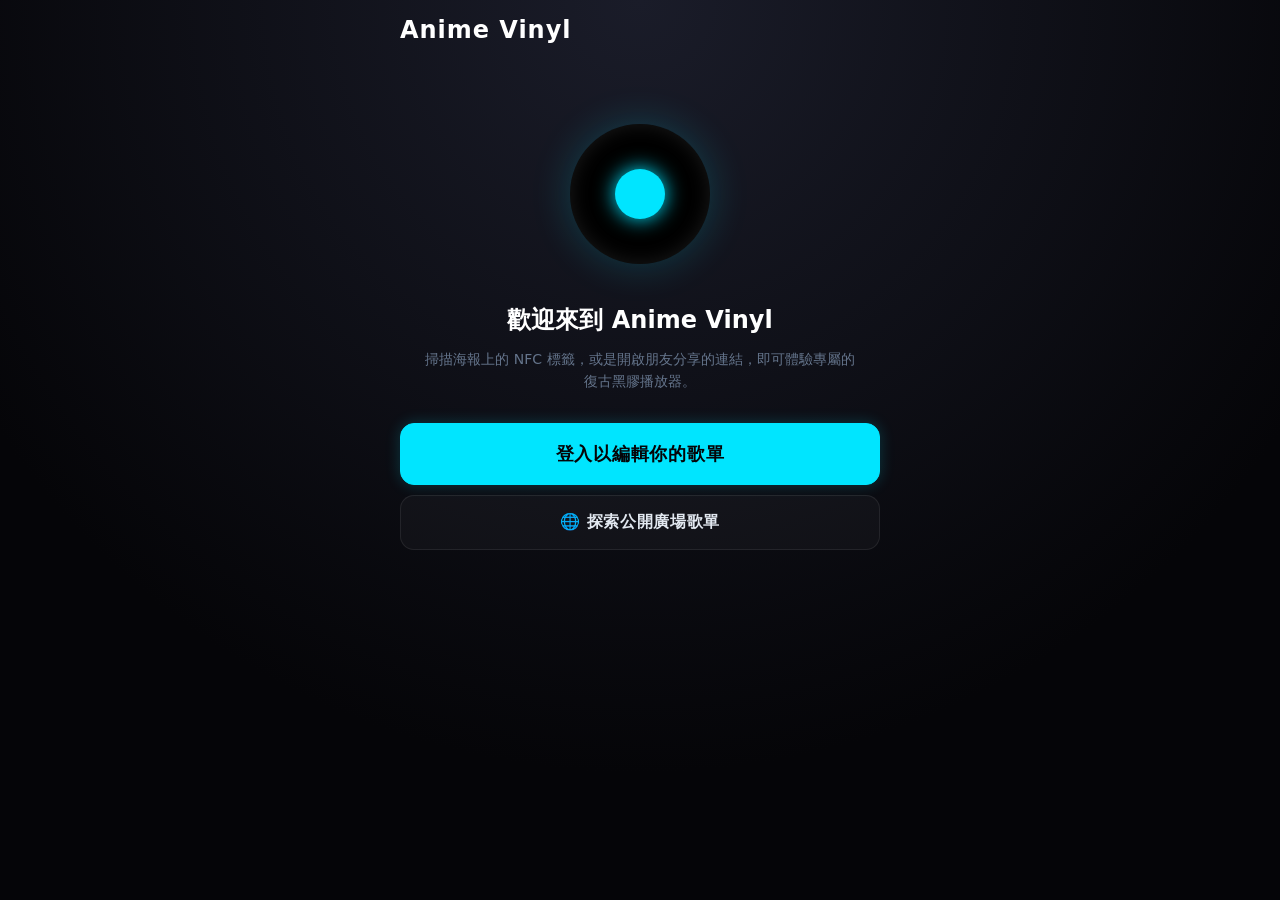
==== commit d917c99e: "Update index.html" ====
--- a/index.html
+++ b/index.html
@@ -14,9 +14,6 @@
 <link rel="stylesheet" href="style.css">
 </head>
 <body>
-
-<!-- 背景氛圍特效容器 -->
-<div id="bg-fx"></div>
 
 <!-- ============ 播放視圖 ============ -->
 <main id="viewPlay" hidden>
@@ -85,8 +82,8 @@
     <div class="extras">
       <button class="pill" id="modeBtn" type="button" aria-label="播放模式">➡️ 順序</button>
       <button class="pill" id="sleepBtn" type="button" aria-label="睡眠定時">😴 定時</button>
-      <button class="pill" id="themeBtn" type="button" aria-label="外觀主題">🎨 外觀</button>
-      <button class="pill" id="themeBtnPlay" type="button" aria-label="自訂唱片風格">💽 唱片風格</button>
+      <button class="pill" id="sideBtn" type="button" aria-label="唱片面">盤面: A</button>
+      <button class="pill" id="themeBtnPlay" type="button" aria-label="氛圍主題">🌌 氣氛主題</button>
     </div>
   </div>
   <div class="drawer-overlay" id="playlistDrawer" hidden>
@@ -100,7 +97,7 @@
   </div>
 </main>
 
-<!-- ============ 首頁 (包含歡迎畫面與會員總覽) ============ -->
+<!-- ============ 首頁 ============ -->
 <main id="viewHome" hidden>
   <div class="edit-wrap">
     <div class="edit-topbar">
@@ -108,6 +105,7 @@
         <h1>Anime Vinyl</h1>
       </div>
       <div class="user-area" id="homeUserArea" hidden>
+        <button class="pill" id="themeBtn" type="button" aria-label="主題顏色" style="margin-right: 8px;">🎨 主題顏色</button>
         <div id="userProfile" class="user-profile" hidden>
           <img id="userAvatar" src="" alt="User">
           <div id="userDropdown" class="user-dropdown" hidden>
@@ -175,52 +173,26 @@
         <h1 style="font-size: 20px;">探索廣場</h1>
       </div>
     </div>
-
-    <p style="font-size: 13px; color: var(--text-muted); margin-bottom: 12px;">
-      探索其他動漫迷分享的黑膠歌單，點擊可直接播放，或複製到自己的歌單中。
-    </p>
-
     <div class="playlist-grid" id="exploreGrid"></div>
   </div>
 </main>
 
-<!-- ============ NFC 寫入獨立視圖 ============ -->
+<!-- ============ NFC 寫入視圖 ============ -->
 <main id="viewNfc" hidden>
   <div class="edit-wrap">
     <div class="edit-topbar">
       <div class="edit-header-left">
         <a href="#home" class="back-link" style="position:static; padding: 0;">← 首頁</a>
       </div>
-      <div class="edit-header-right">
-        <h1 style="font-size: 20px;">NFC 寫入工具</h1>
-      </div>
-    </div>
-
+      <div class="edit-header-right"><h1 style="font-size: 20px;">NFC 寫入工具</h1></div>
+    </div>
     <div id="nfcUnsupported" hidden style="text-align: center; margin-top: 40px;">
-      <p class="err" style="font-size: 15px; margin-bottom: 24px; color: #ff9e9e; line-height: 1.6;">
-        此手機或瀏覽器不支援 NFC 寫入功能。<br>（建議使用 Android 手機之 Chrome 瀏覽器開啟）
-      </p>
-      <a href="#home" class="btn-block primary" style="text-decoration: none; display: block; text-align: center;">返回主頁面</a>
-    </div>
-
+      <p class="err" style="color: #ff9e9e;">此瀏覽器不支援 NFC 寫入。</p>
+    </div>
     <div id="nfcSupported" hidden style="display: flex; flex-direction: column; gap: 16px; margin-top: 10px;">
-      <div class="share-box" style="text-align: center;">
-        <p id="nfcStatusText" style="font-size: 15px; color: var(--text-main); font-weight: 600;">
-          請選擇要寫入的歌單，並準備好 NFC 標籤
-        </p>
-        <p class="share-info" style="margin-top: 6px;">
-          點擊開始後，請將 NFC 標籤貼緊手機背面感應處，寫入完成前請勿移動。
-        </p>
-      </div>
-
-      <label class="field">
-        <span>選擇目標歌單</span>
-        <select id="nfcPlaylistSelect" style="background: rgba(255,255,255,.02); border: 1px solid rgba(255,255,255,.08); border-radius: 10px; padding: 14px 16px; color: var(--text-main); font-size: 16px; font-family: inherit; outline: none;"></select>
-      </label>
-
-      <button class="btn-block primary" id="executeNfcWriteBtn" type="button" style="margin-top: 10px; font-size: 18px; padding: 16px;">
-        開始寫入標籤
-      </button>
+      <p id="nfcStatusText" style="font-weight: 600;">請選擇要寫入的歌單</p>
+      <select id="nfcPlaylistSelect" style="background: rgba(255,255,255,.02); border: 1px solid rgba(255,255,255,.08); border-radius: 10px; padding: 14px 16px; color: var(--text-main);"></select>
+      <button class="btn-block primary" id="executeNfcWriteBtn" type="button">開始寫入標籤</button>
     </div>
   </div>
 </main>
@@ -235,7 +207,7 @@
       <div class="edit-header-right">
         <span id="saveStatus" class="save-status"></span>
         <button class="btn-save" id="saveBtn">儲存</button>
-        <button class="icon-btn danger" id="deleteEditBtn" type="button" title="刪除歌單" aria-label="刪除歌單" style="margin-left: 8px;">🗑️</button>
+        <button class="icon-btn danger" id="deleteEditBtn" type="button" title="刪除歌單">🗑️</button>
       </div>
     </div>
 
@@ -250,14 +222,12 @@
     </label>
     <div id="publicNickWrap" hidden>
       <label class="field">
-        <span>公開暱稱（所有人都看得到，留空則顯示「匿名動漫迷」）</span>
+        <span>公開暱稱</span>
         <input id="playlistNick" type="text" maxlength="20" placeholder="匿名動漫迷">
       </label>
-      <p class="share-info" style="margin-top:6px;">公開後，歌單名稱、歌曲與暱稱會出現在探索廣場，取消勾選即可下架。請勿發布侵權或不當內容，任何人都可以檢舉。</p>
     </div>
 
     <div id="songEditorList" class="song-list"></div>
-
     <button class="btn-block ghost" id="addSongBtn" type="button">＋ 新增歌曲</button>
 
     <div class="actions" style="margin-top: 24px; padding-top: 16px; border-top: 1px solid rgba(255,255,255,0.1);">
@@ -267,11 +237,10 @@
 
     <div class="share-box" id="shareBox" hidden>
       <label class="field">
-        <span>分享連結（只讀播放）</span>
+        <span>分享連結</span>
         <textarea id="shareUrl" readonly rows="3"></textarea>
       </label>
       <button class="btn-block" id="copyBtn" type="button">複製連結</button>
-      <p class="share-info" id="shareInfo"></p>
     </div>
   </div>
 </main>
@@ -284,11 +253,11 @@
   </div>
 </main>
 
-<!-- ============ 自訂確認彈窗 (Modal) ============ -->
+<!-- ============ 刪除確認 Modal ============ -->
 <div class="modal-overlay" id="deleteModal" hidden>
   <div class="modal-content">
     <h3>刪除歌單</h3>
-    <p>執行後此歌單將整個刪除無法復原，<br>確定要刪除嗎？</p>
+    <p>確定要刪除嗎？</p>
     <div class="modal-actions">
       <button class="btn-block ghost" id="cancelDeleteBtn">取消</button>
       <button class="btn-block danger" id="confirmDeleteBtn">確定刪除</button>
@@ -296,24 +265,13 @@
   </div>
 </div>
 
-<!-- ============ 外觀主題面板 ============ -->
+<!-- ============ 首頁：主題顏色設定 Modal ============ -->
 <div class="modal-overlay" id="themeModal" hidden>
   <div class="modal-content theme-panel">
-    <h3>🎨 外觀</h3>
-    
-    <p class="theme-label">背景氛圍特效</p>
-    <div class="seg" id="atmosphereSeg" style="grid-template-columns: repeat(2, 1fr); display: grid; gap: 8px;">
-      <button type="button" data-atm="default">預設</button>
-      <button type="button" data-atm="rain">🌧️ 雨夜</button>
-      <button type="button" data-atm="sakura">🌸 櫻花</button>
-      <button type="button" data-atm="cyberpunk">🌆 賽博龐克</button>
-      <button type="button" data-atm="crt">📺 復古 CRT</button>
-    </div>
-
-    <p class="theme-label" style="margin-top: 20px;">主題色</p>
+    <h3>🎨 主題顏色</h3>
+    <p class="theme-label">選擇全站按鈕與重點顏色</p>
     <div class="swatches" id="accentSwatches"></div>
-    <div class="picker-row"><span>自訂</span><input type="color" id="accentPicker" aria-label="自訂主題色"></div>
-    
+    <div class="picker-row"><span>自訂</span><input type="color" id="accentPicker"></div>
     <div class="modal-actions" style="margin-top:20px">
       <button class="btn-block ghost" id="themeReset" type="button">重設</button>
       <button class="btn-block primary" id="themeDone" type="button">完成</button>
@@ -321,35 +279,24 @@
   </div>
 </div>
 
-<!-- ============ 自訂唱片風格面板 ============ -->
-<div class="modal-overlay" id="vinylStyleModal" hidden>
+<!-- ============ 播放頁面：氣氛主題切換 Modal ============ -->
+<div class="modal-overlay" id="vibeModal" hidden>
   <div class="modal-content theme-panel">
-    <h3>💽 自訂唱片風格</h3>
-    <p class="theme-label">唱片外環顏色</p>
-    <div class="picker-row"><span>顏色</span><input type="color" id="vinylColorPicker" value="#16161a" aria-label="唱片外環顏色"></div>
-    
-    <p class="theme-label">唱片中心顏色（留空則顯示曲目封面）</p>
-    <div class="picker-row">
-      <span>中心</span><input type="color" id="centerColorPicker" value="#000000" aria-label="唱片中心顏色">
-      <button class="btn-block ghost" id="resetCenterColorBtn" type="button" style="padding: 6px 10px; font-size: 12px; width: auto;">恢復封面</button>
-    </div>
-
-    <p class="theme-label">播放器背景顏色</p>
-    <div class="picker-row"><span>背景</span><input type="color" id="bgColorPicker" value="#0a0a0c" aria-label="背景顏色"></div>
-
-    <p class="theme-label">或上傳自訂背景圖片</p>
-    <div class="picker-row" style="flex-direction: column; align-items: stretch; gap: 8px;">
-      <input type="file" id="bgImageInput" accept="image/*" style="font-size: 13px; color: var(--text-muted);">
-      <button class="btn-block ghost" id="resetBgBtn" type="button" style="padding: 8px; font-size: 13px;">重設為預設背景</button>
-    </div>
-
+    <h3>🌌 氣氛主題切換</h3>
+    <p class="theme-label">為這張黑膠挑選一個播放時的背景氛圍</p>
+    <div class="seg" id="vibeSeg" style="display: flex; flex-direction: column; gap: 8px; margin-top: 12px;">
+      <button type="button" class="btn-block" data-vibe="default">✨ 預設深色</button>
+      <button type="button" class="btn-block" data-vibe="rain">🌧️ 雨夜呢喃</button>
+      <button type="button" class="btn-block" data-vibe="sakura">🌸 櫻花浪漫</button>
+      <button type="button" class="btn-block" data-vibe="cyber">⚡ 賽博龐克</button>
+      <button type="button" class="btn-block" data-vibe="crt">📺 復古 CRT 顯像管</button>
+    </div>
     <div class="modal-actions" style="margin-top:20px">
-      <button class="btn-block primary" id="vinylStyleDone" type="button">完成</button>
+      <button class="btn-block primary" id="vibeDone" type="button">完成</button>
     </div>
   </div>
 </div>
 
-<!-- ============ 吃掉動畫容器 ============ -->
 <div class="eat-animation-overlay" id="eatOverlay" hidden>
   <div class="monster" id="monster">
     <div class="monster-eye left"></div>
@@ -386,7 +333,6 @@
 
     window.firebaseAuth = { auth, provider, signInWithPopup, signOut, onAuthStateChanged, deleteUser, signInWithRedirect, reauthenticateWithPopup };
     window.firebaseDB = { db, doc, setDoc, getDoc, deleteDoc, onSnapshot, collection, query, where, getDocs, limit, orderBy };
-    
     window.dispatchEvent(new Event('firebaseReady'));
   } catch (e) {
     console.error("Firebase 初始化失敗", e);
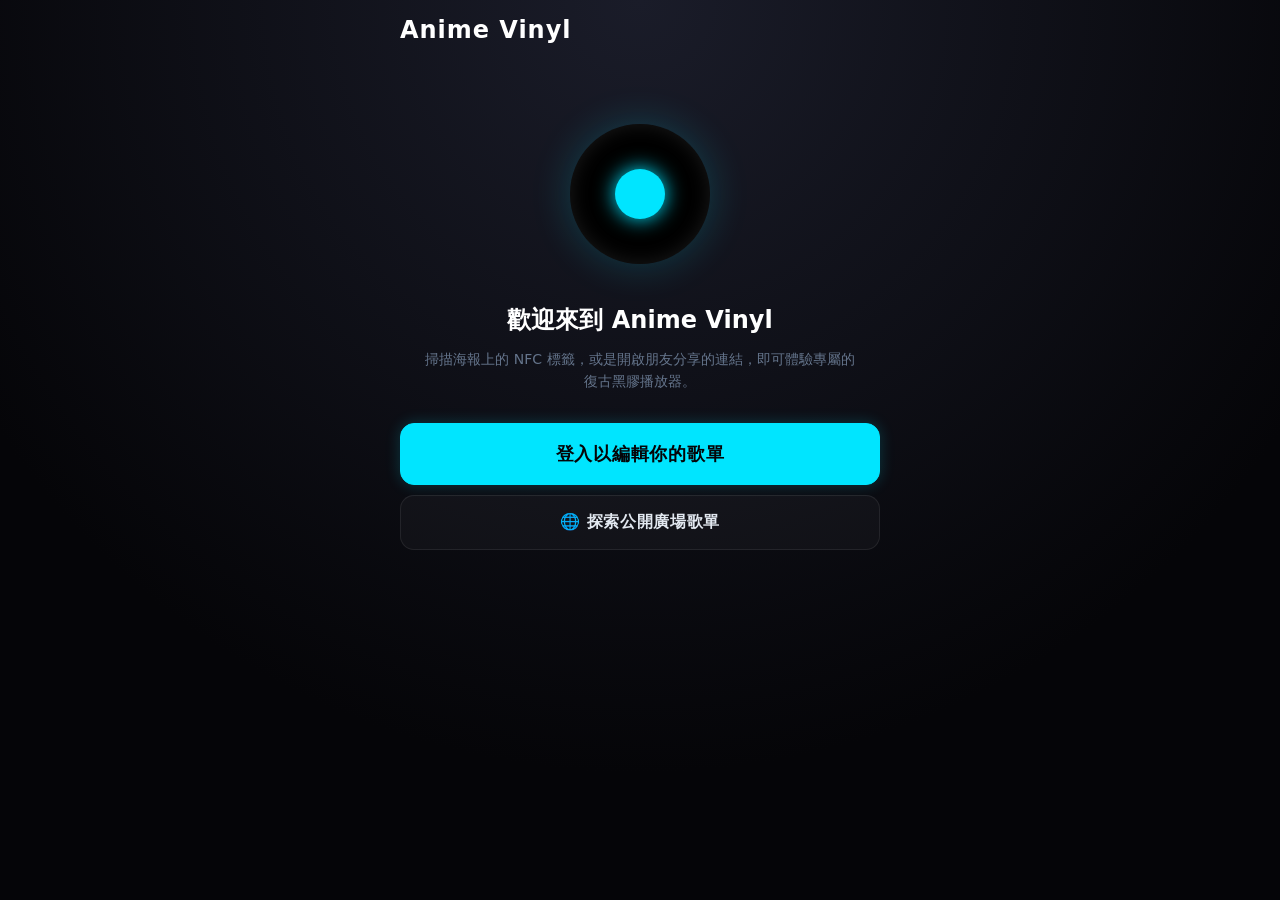
==== commit ce30a4f4: "Update index.html" ====
--- a/index.html
+++ b/index.html
@@ -14,6 +14,9 @@
 <link rel="stylesheet" href="style.css">
 </head>
 <body>
+
+<!-- 背景氛圍特效容器 -->
+<div id="bg-fx"></div>
 
 <!-- ============ 播放視圖 ============ -->
 <main id="viewPlay" hidden>
@@ -82,8 +85,8 @@
     <div class="extras">
       <button class="pill" id="modeBtn" type="button" aria-label="播放模式">➡️ 順序</button>
       <button class="pill" id="sleepBtn" type="button" aria-label="睡眠定時">😴 定時</button>
-      <button class="pill" id="sideBtn" type="button" aria-label="唱片面">盤面: A</button>
-      <button class="pill" id="themeBtnPlay" type="button" aria-label="氛圍主題">🌌 氣氛主題</button>
+      <button class="pill" id="themeBtn" type="button" aria-label="外觀主題">🎨 外觀</button>
+      <button class="pill" id="themeBtnPlay" type="button" aria-label="自訂唱片風格">💽 唱片風格</button>
     </div>
   </div>
   <div class="drawer-overlay" id="playlistDrawer" hidden>
@@ -97,7 +100,7 @@
   </div>
 </main>
 
-<!-- ============ 首頁 ============ -->
+<!-- ============ 首頁 (包含歡迎畫面與會員總覽) ============ -->
 <main id="viewHome" hidden>
   <div class="edit-wrap">
     <div class="edit-topbar">
@@ -105,7 +108,6 @@
         <h1>Anime Vinyl</h1>
       </div>
       <div class="user-area" id="homeUserArea" hidden>
-        <button class="pill" id="themeBtn" type="button" aria-label="主題顏色" style="margin-right: 8px;">🎨 主題顏色</button>
         <div id="userProfile" class="user-profile" hidden>
           <img id="userAvatar" src="" alt="User">
           <div id="userDropdown" class="user-dropdown" hidden>
@@ -173,26 +175,52 @@
         <h1 style="font-size: 20px;">探索廣場</h1>
       </div>
     </div>
+
+    <p style="font-size: 13px; color: var(--text-muted); margin-bottom: 12px;">
+      探索其他動漫迷分享的黑膠歌單，點擊可直接播放，或複製到自己的歌單中。
+    </p>
+
     <div class="playlist-grid" id="exploreGrid"></div>
   </div>
 </main>
 
-<!-- ============ NFC 寫入視圖 ============ -->
+<!-- ============ NFC 寫入獨立視圖 ============ -->
 <main id="viewNfc" hidden>
   <div class="edit-wrap">
     <div class="edit-topbar">
       <div class="edit-header-left">
         <a href="#home" class="back-link" style="position:static; padding: 0;">← 首頁</a>
       </div>
-      <div class="edit-header-right"><h1 style="font-size: 20px;">NFC 寫入工具</h1></div>
-    </div>
+      <div class="edit-header-right">
+        <h1 style="font-size: 20px;">NFC 寫入工具</h1>
+      </div>
+    </div>
+
     <div id="nfcUnsupported" hidden style="text-align: center; margin-top: 40px;">
-      <p class="err" style="color: #ff9e9e;">此瀏覽器不支援 NFC 寫入。</p>
-    </div>
+      <p class="err" style="font-size: 15px; margin-bottom: 24px; color: #ff9e9e; line-height: 1.6;">
+        此手機或瀏覽器不支援 NFC 寫入功能。<br>（建議使用 Android 手機之 Chrome 瀏覽器開啟）
+      </p>
+      <a href="#home" class="btn-block primary" style="text-decoration: none; display: block; text-align: center;">返回主頁面</a>
+    </div>
+
     <div id="nfcSupported" hidden style="display: flex; flex-direction: column; gap: 16px; margin-top: 10px;">
-      <p id="nfcStatusText" style="font-weight: 600;">請選擇要寫入的歌單</p>
-      <select id="nfcPlaylistSelect" style="background: rgba(255,255,255,.02); border: 1px solid rgba(255,255,255,.08); border-radius: 10px; padding: 14px 16px; color: var(--text-main);"></select>
-      <button class="btn-block primary" id="executeNfcWriteBtn" type="button">開始寫入標籤</button>
+      <div class="share-box" style="text-align: center;">
+        <p id="nfcStatusText" style="font-size: 15px; color: var(--text-main); font-weight: 600;">
+          請選擇要寫入的歌單，並準備好 NFC 標籤
+        </p>
+        <p class="share-info" style="margin-top: 6px;">
+          點擊開始後，請將 NFC 標籤貼緊手機背面感應處，寫入完成前請勿移動。
+        </p>
+      </div>
+
+      <label class="field">
+        <span>選擇目標歌單</span>
+        <select id="nfcPlaylistSelect" style="background: rgba(255,255,255,.02); border: 1px solid rgba(255,255,255,.08); border-radius: 10px; padding: 14px 16px; color: var(--text-main); font-size: 16px; font-family: inherit; outline: none;"></select>
+      </label>
+
+      <button class="btn-block primary" id="executeNfcWriteBtn" type="button" style="margin-top: 10px; font-size: 18px; padding: 16px;">
+        開始寫入標籤
+      </button>
     </div>
   </div>
 </main>
@@ -207,7 +235,7 @@
       <div class="edit-header-right">
         <span id="saveStatus" class="save-status"></span>
         <button class="btn-save" id="saveBtn">儲存</button>
-        <button class="icon-btn danger" id="deleteEditBtn" type="button" title="刪除歌單">🗑️</button>
+        <button class="icon-btn danger" id="deleteEditBtn" type="button" title="刪除歌單" aria-label="刪除歌單" style="margin-left: 8px;">🗑️</button>
       </div>
     </div>
 
@@ -222,12 +250,14 @@
     </label>
     <div id="publicNickWrap" hidden>
       <label class="field">
-        <span>公開暱稱</span>
+        <span>公開暱稱（所有人都看得到，留空則顯示「匿名動漫迷」）</span>
         <input id="playlistNick" type="text" maxlength="20" placeholder="匿名動漫迷">
       </label>
+      <p class="share-info" style="margin-top:6px;">公開後，歌單名稱、歌曲與暱稱會出現在探索廣場，取消勾選即可下架。請勿發布侵權或不當內容，任何人都可以檢舉。</p>
     </div>
 
     <div id="songEditorList" class="song-list"></div>
+
     <button class="btn-block ghost" id="addSongBtn" type="button">＋ 新增歌曲</button>
 
     <div class="actions" style="margin-top: 24px; padding-top: 16px; border-top: 1px solid rgba(255,255,255,0.1);">
@@ -237,10 +267,11 @@
 
     <div class="share-box" id="shareBox" hidden>
       <label class="field">
-        <span>分享連結</span>
+        <span>分享連結（只讀播放）</span>
         <textarea id="shareUrl" readonly rows="3"></textarea>
       </label>
       <button class="btn-block" id="copyBtn" type="button">複製連結</button>
+      <p class="share-info" id="shareInfo"></p>
     </div>
   </div>
 </main>
@@ -253,11 +284,11 @@
   </div>
 </main>
 
-<!-- ============ 刪除確認 Modal ============ -->
+<!-- ============ 自訂確認彈窗 (Modal) ============ -->
 <div class="modal-overlay" id="deleteModal" hidden>
   <div class="modal-content">
     <h3>刪除歌單</h3>
-    <p>確定要刪除嗎？</p>
+    <p>執行後此歌單將整個刪除無法復原，<br>確定要刪除嗎？</p>
     <div class="modal-actions">
       <button class="btn-block ghost" id="cancelDeleteBtn">取消</button>
       <button class="btn-block danger" id="confirmDeleteBtn">確定刪除</button>
@@ -265,13 +296,24 @@
   </div>
 </div>
 
-<!-- ============ 首頁：主題顏色設定 Modal ============ -->
+<!-- ============ 外觀主題面板 ============ -->
 <div class="modal-overlay" id="themeModal" hidden>
   <div class="modal-content theme-panel">
-    <h3>🎨 主題顏色</h3>
-    <p class="theme-label">選擇全站按鈕與重點顏色</p>
+    <h3>🎨 外觀</h3>
+    
+    <p class="theme-label">背景氛圍特效</p>
+    <div class="seg" id="atmosphereSeg" style="grid-template-columns: repeat(2, 1fr); display: grid; gap: 8px;">
+      <button type="button" data-atm="default">預設</button>
+      <button type="button" data-atm="rain">🌧️ 雨夜</button>
+      <button type="button" data-atm="sakura">🌸 櫻花</button>
+      <button type="button" data-atm="cyberpunk">🌆 賽博龐克</button>
+      <button type="button" data-atm="crt">📺 復古 CRT</button>
+    </div>
+
+    <p class="theme-label" style="margin-top: 20px;">主題色</p>
     <div class="swatches" id="accentSwatches"></div>
-    <div class="picker-row"><span>自訂</span><input type="color" id="accentPicker"></div>
+    <div class="picker-row"><span>自訂</span><input type="color" id="accentPicker" aria-label="自訂主題色"></div>
+    
     <div class="modal-actions" style="margin-top:20px">
       <button class="btn-block ghost" id="themeReset" type="button">重設</button>
       <button class="btn-block primary" id="themeDone" type="button">完成</button>
@@ -279,24 +321,35 @@
   </div>
 </div>
 
-<!-- ============ 播放頁面：氣氛主題切換 Modal ============ -->
-<div class="modal-overlay" id="vibeModal" hidden>
+<!-- ============ 自訂唱片風格面板 ============ -->
+<div class="modal-overlay" id="vinylStyleModal" hidden>
   <div class="modal-content theme-panel">
-    <h3>🌌 氣氛主題切換</h3>
-    <p class="theme-label">為這張黑膠挑選一個播放時的背景氛圍</p>
-    <div class="seg" id="vibeSeg" style="display: flex; flex-direction: column; gap: 8px; margin-top: 12px;">
-      <button type="button" class="btn-block" data-vibe="default">✨ 預設深色</button>
-      <button type="button" class="btn-block" data-vibe="rain">🌧️ 雨夜呢喃</button>
-      <button type="button" class="btn-block" data-vibe="sakura">🌸 櫻花浪漫</button>
-      <button type="button" class="btn-block" data-vibe="cyber">⚡ 賽博龐克</button>
-      <button type="button" class="btn-block" data-vibe="crt">📺 復古 CRT 顯像管</button>
-    </div>
+    <h3>💽 自訂唱片風格</h3>
+    <p class="theme-label">唱片外環顏色</p>
+    <div class="picker-row"><span>顏色</span><input type="color" id="vinylColorPicker" value="#16161a" aria-label="唱片外環顏色"></div>
+    
+    <p class="theme-label">唱片中心顏色（留空則顯示曲目封面）</p>
+    <div class="picker-row">
+      <span>中心</span><input type="color" id="centerColorPicker" value="#000000" aria-label="唱片中心顏色">
+      <button class="btn-block ghost" id="resetCenterColorBtn" type="button" style="padding: 6px 10px; font-size: 12px; width: auto;">恢復封面</button>
+    </div>
+
+    <p class="theme-label">播放器背景顏色</p>
+    <div class="picker-row"><span>背景</span><input type="color" id="bgColorPicker" value="#0a0a0c" aria-label="背景顏色"></div>
+
+    <p class="theme-label">或上傳自訂背景圖片</p>
+    <div class="picker-row" style="flex-direction: column; align-items: stretch; gap: 8px;">
+      <input type="file" id="bgImageInput" accept="image/*" style="font-size: 13px; color: var(--text-muted);">
+      <button class="btn-block ghost" id="resetBgBtn" type="button" style="padding: 8px; font-size: 13px;">重設為預設背景</button>
+    </div>
+
     <div class="modal-actions" style="margin-top:20px">
-      <button class="btn-block primary" id="vibeDone" type="button">完成</button>
+      <button class="btn-block primary" id="vinylStyleDone" type="button">完成</button>
     </div>
   </div>
 </div>
 
+<!-- ============ 吃掉動畫容器 ============ -->
 <div class="eat-animation-overlay" id="eatOverlay" hidden>
   <div class="monster" id="monster">
     <div class="monster-eye left"></div>
@@ -333,6 +386,7 @@
 
     window.firebaseAuth = { auth, provider, signInWithPopup, signOut, onAuthStateChanged, deleteUser, signInWithRedirect, reauthenticateWithPopup };
     window.firebaseDB = { db, doc, setDoc, getDoc, deleteDoc, onSnapshot, collection, query, where, getDocs, limit, orderBy };
+    
     window.dispatchEvent(new Event('firebaseReady'));
   } catch (e) {
     console.error("Firebase 初始化失敗", e);
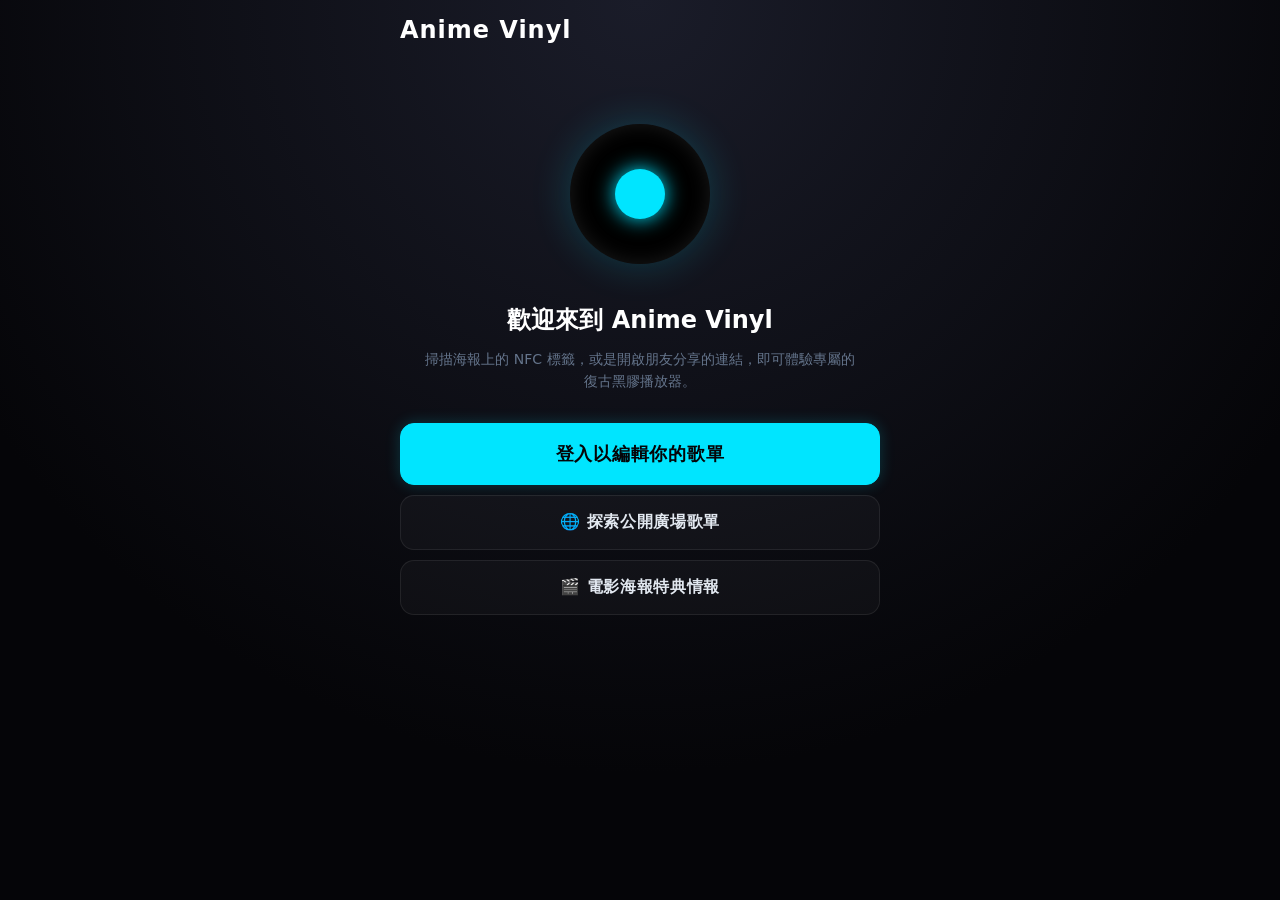
==== commit 5e112184: "Add files via upload" ====
--- a/index.html
+++ b/index.html
@@ -12,6 +12,7 @@
 <meta name="apple-mobile-web-app-status-bar-style" content="black-translucent">
 <meta name="apple-mobile-web-app-title" content="Anime Vinyl">
 <link rel="stylesheet" href="style.css">
+<link rel="stylesheet" href="poster.css">
 </head>
 <body>
 
@@ -140,6 +141,7 @@
         <button class="btn-block" id="guestExploreBtn" type="button" style="font-size: 16px;">
           🌐 探索公開廣場歌單
         </button>
+        <button class="btn-block" type="button" data-poster-entry="1" onclick="location.hash='#poster'">🎬 電影海報特典情報</button>
       </div>
     </div>
 
@@ -148,6 +150,7 @@
         <button class="btn-block primary" id="createPlaylistBtn" type="button">＋ 建立新歌單</button>
         <button class="btn-block" id="goToExploreBtn" type="button">🌐 探索歌單廣場</button>
         <button class="btn-block" id="goToNfcBtn" type="button">🏷️ 將歌單寫入 NFC 標籤</button>
+        <button class="btn-block" type="button" data-poster-entry="1" onclick="location.hash='#poster'">🎬 電影海報特典情報</button>
       </div>
       <div class="playlist-grid" id="playlistGrid"></div>
     </div>
@@ -222,6 +225,14 @@
         開始寫入標籤
       </button>
     </div>
+  </div>
+</main>
+
+<!-- ============ 電影海報特典情報視圖 ============ -->
+<main id="viewPoster" hidden>
+  <div class="edit-wrap poster-wrap">
+    <div class="edit-topbar"><a href="#home" class="back-link" style="position:static">← Anime Vinyl</a><h1>Anime Poster</h1><span></span></div>
+    <div id="posterApp"><p class="poster-muted">正在載入電影特典情報…</p></div>
   </div>
 </main>
 
@@ -393,5 +404,6 @@
   }
 </script>
 <script src="app.js" defer></script>
+<script src="poster.js" defer></script>
 </body>
 </html>
--- a/poster.css
+++ b/poster.css
@@ -0,0 +1,67 @@
+/* Anime Vinyl - Anime Poster module */
+#viewPoster { min-height: 100vh; }
+.poster-wrap { max-width: 980px; }
+.poster-wrap .edit-topbar { gap: 14px; }
+.poster-wrap .edit-topbar h1 { font-size: 20px; margin: 0; }
+.poster-hero { display:flex; align-items:center; justify-content:space-between; gap:20px; padding:26px; margin:18px 0; border:1px solid rgba(0,229,255,.2); border-radius:22px; background:radial-gradient(circle at 85% 15%,rgba(0,229,255,.16),transparent 38%),linear-gradient(135deg,rgba(25,31,45,.96),rgba(9,11,18,.96)); }
+.poster-kicker { color:var(--accent); font-size:10px; letter-spacing:2px; font-weight:800; }
+.poster-hero h2 { font-size:clamp(26px,5vw,38px); margin:8px 0; color:var(--text-main); }
+.poster-hero p,.poster-muted { color:var(--text-muted); font-size:13px; line-height:1.7; margin:0; }
+.poster-hero-mark { font-size:54px; opacity:.85; }
+.poster-toolbar { display:flex; gap:10px; margin:16px 0; }
+.poster-toolbar input { flex:1; min-width:0; background:rgba(255,255,255,.04); border:1px solid rgba(255,255,255,.12); border-radius:12px; color:var(--text-main); padding:12px 14px; font:inherit; }
+.poster-btn { border:1px solid rgba(255,255,255,.14); border-radius:10px; padding:9px 13px; color:var(--text-main); background:rgba(255,255,255,.06); cursor:pointer; font:inherit; font-size:13px; }
+.poster-btn.primary { background:var(--accent); border-color:var(--accent); color:#061015; font-weight:800; }
+.poster-btn.danger { color:#ff9e9e; border-color:rgba(255,100,100,.35); }
+.poster-tabs { display:flex; gap:8px; overflow:auto; border-bottom:1px solid rgba(255,255,255,.1); padding-bottom:10px; }
+.poster-tabs button { flex:0 0 auto; border:0; background:transparent; color:var(--text-muted); padding:10px 14px; border-radius:9px; cursor:pointer; }
+.poster-tabs button.active { background:var(--accent-dim); color:var(--accent); }
+.poster-content { padding:18px 0 50px; }
+.poster-section-head { display:flex; align-items:center; justify-content:space-between; gap:12px; margin:4px 0 16px; }
+.poster-section-head h3 { margin:0; font-size:19px; }
+.poster-section-head span { color:var(--text-muted); font-size:12px; }
+.poster-movie-grid { display:grid; grid-template-columns:repeat(auto-fill,minmax(145px,1fr)); gap:14px; }
+.poster-card { padding:0; text-align:left; overflow:hidden; border:1px solid rgba(255,255,255,.1); border-radius:14px; background:rgba(255,255,255,.035); color:var(--text-main); cursor:pointer; }
+.poster-card img,.poster-placeholder { width:100%; aspect-ratio:2/2.85; object-fit:cover; display:grid; place-items:center; background:linear-gradient(145deg,#242b39,#11151e); color:var(--accent); font-size:38px; }
+.poster-card-copy { display:flex; flex-direction:column; gap:5px; padding:11px; }
+.poster-card-copy strong { font-size:14px; line-height:1.45; }
+.poster-card-copy small,.poster-bonus small,.poster-report-list small,.poster-pending small { color:var(--text-muted); font-size:11px; }
+.poster-bonus-grid { display:grid; grid-template-columns:repeat(auto-fill,minmax(270px,1fr)); gap:12px; }
+.poster-bonus { padding:14px; border:1px solid rgba(255,255,255,.1); border-radius:14px; background:rgba(255,255,255,.035); }
+.poster-bonus-top { display:flex; gap:12px; align-items:center; }
+.poster-bonus-top img,.poster-placeholder.small { width:76px; height:92px; flex:0 0 76px; object-fit:cover; border-radius:8px; background:#1a202c; }
+.poster-placeholder.small { display:grid; place-items:center; font-size:28px; }
+.poster-bonus-top div { display:flex; flex-direction:column; gap:6px; min-width:0; }
+.poster-bonus-top strong { font-size:15px; }
+.poster-bonus p { color:var(--text-muted); font-size:12px; line-height:1.6; }
+.poster-bonus-foot { display:flex; justify-content:space-between; align-items:center; color:var(--text-muted); font-size:11px; }
+.poster-branch-status { display:flex; flex-direction:column; gap:7px; margin-top:12px; padding-top:10px; border-top:1px solid rgba(255,255,255,.08); }
+.poster-branch-status span { display:flex; justify-content:space-between; gap:8px; font-size:11px; }
+.poster-status { font-style:normal; font-size:10px; padding:4px 7px; border-radius:20px; background:rgba(255,255,255,.08); white-space:nowrap; }
+.poster-status.available { color:#6ee7b7; background:rgba(16,185,129,.12); }
+.poster-status.soldout { color:#fca5a5; background:rgba(239,68,68,.12); }
+.poster-status.unknown { color:#fcd34d; background:rgba(245,158,11,.12); }
+.poster-report-list { display:flex; flex-direction:column; gap:8px; }
+.poster-report-list article,.poster-pending { display:flex; align-items:center; justify-content:space-between; gap:12px; padding:13px; border:1px solid rgba(255,255,255,.1); border-radius:12px; background:rgba(255,255,255,.035); }
+.poster-report-list article div,.poster-pending div:first-child { display:flex; flex-direction:column; gap:5px; min-width:0; }
+.poster-empty { grid-column:1/-1; padding:24px; text-align:center; color:var(--text-muted); border:1px dashed rgba(255,255,255,.15); border-radius:12px; font-size:13px; }
+.poster-notice { padding:14px; border-radius:12px; background:rgba(0,229,255,.08); color:var(--text-main); font-size:13px; }
+.poster-notice.error { color:#ffb4b4; background:rgba(239,68,68,.1); }
+.poster-modal { position:fixed; z-index:9999; inset:0; display:flex; align-items:center; justify-content:center; padding:16px; background:rgba(0,0,0,.78); backdrop-filter:blur(8px); }
+.poster-modal-box { position:relative; width:min(100%,620px); max-height:88vh; overflow:auto; padding:22px; border:1px solid rgba(255,255,255,.14); border-radius:18px; background:#11151f; box-shadow:0 25px 80px rgba(0,0,0,.5); }
+.poster-modal-box h3 { margin:0 34px 10px 0; font-size:20px; }
+.poster-modal-close { position:absolute; right:14px; top:12px; border:0; color:var(--text-main); background:transparent; font-size:20px; cursor:pointer; }
+.poster-form { display:flex; flex-direction:column; gap:11px; margin-top:14px; }
+.poster-form h4 { margin:8px 0 0; color:var(--accent); }
+.poster-form label { display:flex; flex-direction:column; gap:6px; color:var(--text-muted); font-size:12px; }
+.poster-form input,.poster-form select,.poster-form textarea { width:100%; box-sizing:border-box; padding:11px 12px; color:var(--text-main); background:#171d29; border:1px solid rgba(255,255,255,.13); border-radius:9px; font:inherit; }
+.poster-form textarea { min-height:72px; resize:vertical; }
+.poster-form option { background:#171d29; }
+.poster-admin-grid { display:grid; grid-template-columns:repeat(auto-fit,minmax(240px,1fr)); gap:14px; margin-top:22px; }
+.poster-admin-grid .poster-form { padding:15px; border:1px solid rgba(255,255,255,.1); border-radius:14px; }
+.poster-pending { margin:8px 0; }
+.poster-pending div:last-child { display:flex; gap:6px; }
+.poster-detail { display:grid; grid-template-columns:minmax(110px,180px) 1fr; gap:18px; margin:10px 0 24px; }
+.poster-detail img { width:100%; border-radius:10px; }
+.poster-detail p { color:var(--text-muted); font-size:13px; line-height:1.6; }
+@media(max-width:560px) { .poster-toolbar { flex-direction:column; } .poster-toolbar .poster-btn { width:100%; } .poster-hero { padding:19px; } .poster-hero-mark { font-size:38px; } .poster-detail { grid-template-columns:100px 1fr; gap:12px; } .poster-modal-box { padding:18px; } }
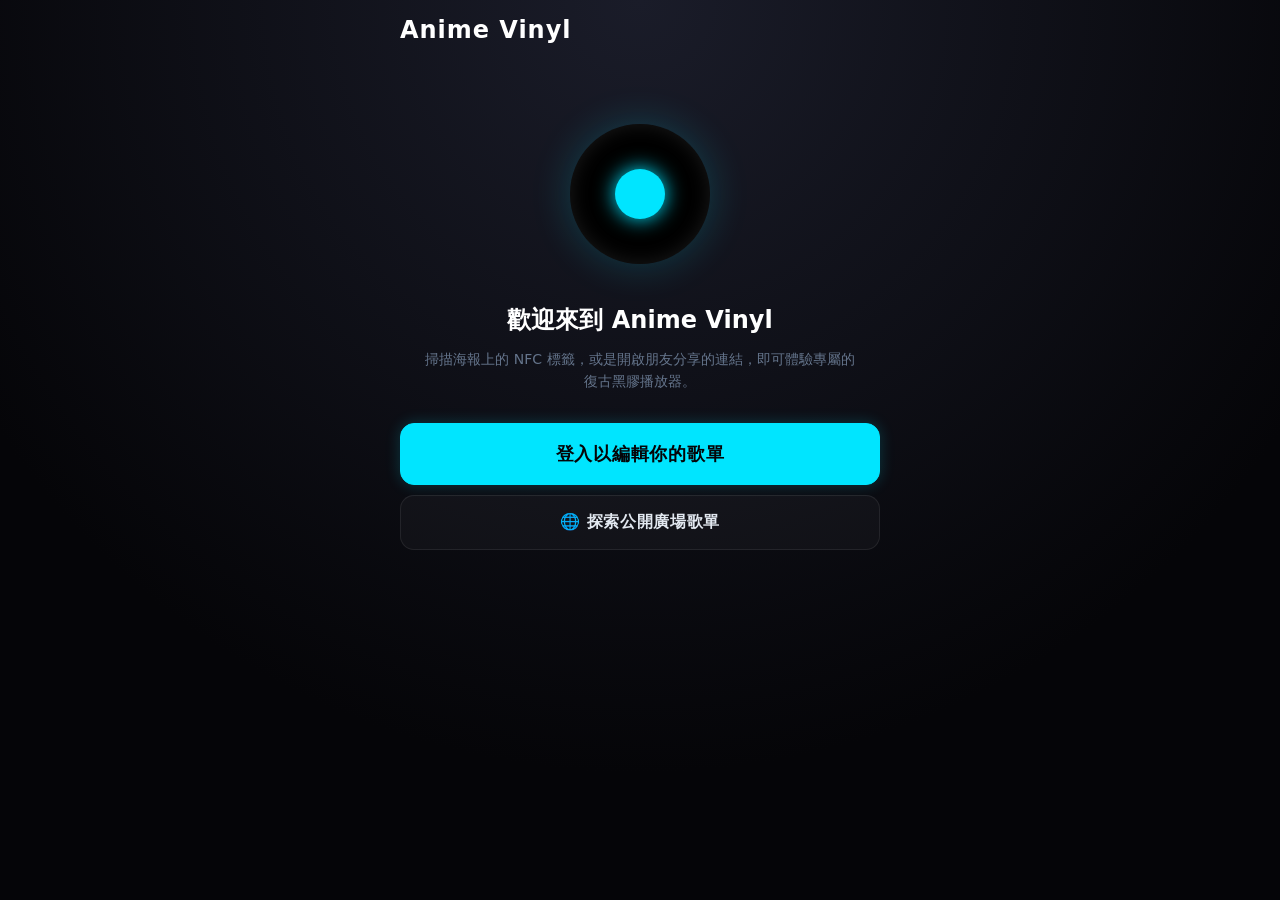
==== commit ef88a0b2: "Add files via upload" ====
--- a/index.html
+++ b/index.html
@@ -12,7 +12,6 @@
 <meta name="apple-mobile-web-app-status-bar-style" content="black-translucent">
 <meta name="apple-mobile-web-app-title" content="Anime Vinyl">
 <link rel="stylesheet" href="style.css">
-<link rel="stylesheet" href="poster.css">
 </head>
 <body>
 
@@ -141,7 +140,6 @@
         <button class="btn-block" id="guestExploreBtn" type="button" style="font-size: 16px;">
           🌐 探索公開廣場歌單
         </button>
-        <button class="btn-block" type="button" data-poster-entry="1" onclick="location.hash='#poster'">🎬 電影海報特典情報</button>
       </div>
     </div>
 
@@ -150,7 +148,6 @@
         <button class="btn-block primary" id="createPlaylistBtn" type="button">＋ 建立新歌單</button>
         <button class="btn-block" id="goToExploreBtn" type="button">🌐 探索歌單廣場</button>
         <button class="btn-block" id="goToNfcBtn" type="button">🏷️ 將歌單寫入 NFC 標籤</button>
-        <button class="btn-block" type="button" data-poster-entry="1" onclick="location.hash='#poster'">🎬 電影海報特典情報</button>
       </div>
       <div class="playlist-grid" id="playlistGrid"></div>
     </div>
@@ -225,14 +222,6 @@
         開始寫入標籤
       </button>
     </div>
-  </div>
-</main>
-
-<!-- ============ 電影海報特典情報視圖 ============ -->
-<main id="viewPoster" hidden>
-  <div class="edit-wrap poster-wrap">
-    <div class="edit-topbar"><a href="#home" class="back-link" style="position:static">← Anime Vinyl</a><h1>Anime Poster</h1><span></span></div>
-    <div id="posterApp"><p class="poster-muted">正在載入電影特典情報…</p></div>
   </div>
 </main>
 
@@ -404,6 +393,5 @@
   }
 </script>
 <script src="app.js" defer></script>
-<script src="poster.js" defer></script>
 </body>
 </html>
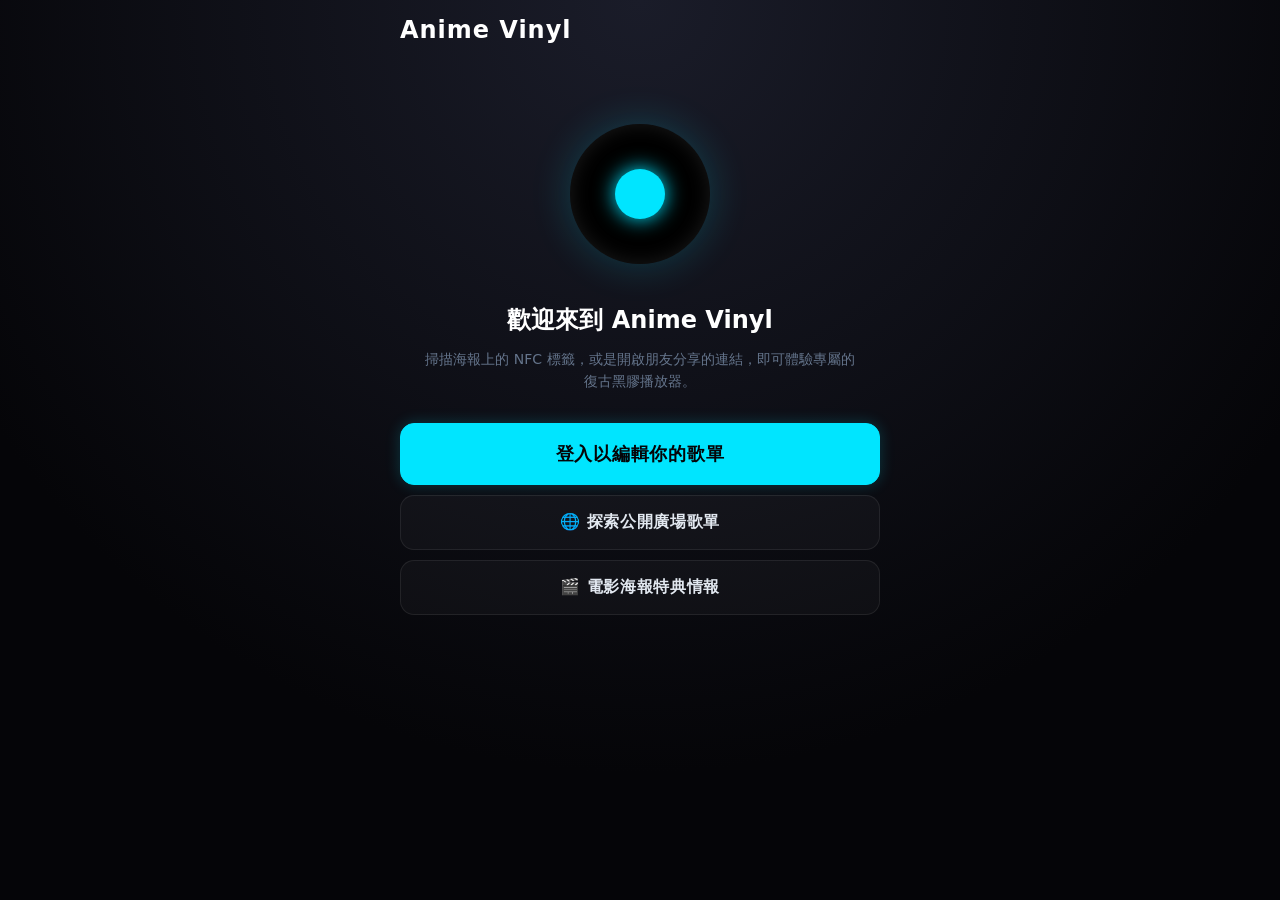
==== commit a896d0cc: "Update index.html" ====
--- a/index.html
+++ b/index.html
@@ -12,6 +12,7 @@
 <meta name="apple-mobile-web-app-status-bar-style" content="black-translucent">
 <meta name="apple-mobile-web-app-title" content="Anime Vinyl">
 <link rel="stylesheet" href="style.css">
+<link rel="stylesheet" href="poster.css">
 </head>
 <body>
 
@@ -140,6 +141,7 @@
         <button class="btn-block" id="guestExploreBtn" type="button" style="font-size: 16px;">
           🌐 探索公開廣場歌單
         </button>
+        <button class="btn-block" type="button" onclick="location.hash='#poster'">🎬 電影海報特典情報</button>
       </div>
     </div>
 
@@ -148,6 +150,7 @@
         <button class="btn-block primary" id="createPlaylistBtn" type="button">＋ 建立新歌單</button>
         <button class="btn-block" id="goToExploreBtn" type="button">🌐 探索歌單廣場</button>
         <button class="btn-block" id="goToNfcBtn" type="button">🏷️ 將歌單寫入 NFC 標籤</button>
+        <button class="btn-block" type="button" onclick="location.hash='#poster'">🎬 電影海報特典情報</button>
       </div>
       <div class="playlist-grid" id="playlistGrid"></div>
     </div>
@@ -222,6 +225,18 @@
         開始寫入標籤
       </button>
     </div>
+  </div>
+</main>
+
+<!-- ============ 電影海報特典情報 ============ -->
+<main id="viewPoster" hidden>
+  <div class="edit-wrap poster-wrap">
+    <div class="edit-topbar">
+      <a href="#home" class="back-link" style="position:static">← Anime Vinyl</a>
+      <h1>Anime Poster</h1>
+      <span></span>
+    </div>
+    <div id="posterApp"><p class="poster-muted">正在載入電影特典情報…</p></div>
   </div>
 </main>
 
@@ -393,5 +408,6 @@
   }
 </script>
 <script src="app.js" defer></script>
+<script src="poster.js" defer></script>
 </body>
 </html>
--- a/poster.css
+++ b/poster.css
@@ -0,0 +1,67 @@
+/* Anime Vinyl - Anime Poster module */
+#viewPoster { min-height: 100vh; }
+.poster-wrap { max-width: 980px; }
+.poster-wrap .edit-topbar { gap: 14px; }
+.poster-wrap .edit-topbar h1 { font-size: 20px; margin: 0; }
+.poster-hero { display:flex; align-items:center; justify-content:space-between; gap:20px; padding:26px; margin:18px 0; border:1px solid rgba(0,229,255,.2); border-radius:22px; background:radial-gradient(circle at 85% 15%,rgba(0,229,255,.16),transparent 38%),linear-gradient(135deg,rgba(25,31,45,.96),rgba(9,11,18,.96)); }
+.poster-kicker { color:var(--accent); font-size:10px; letter-spacing:2px; font-weight:800; }
+.poster-hero h2 { font-size:clamp(26px,5vw,38px); margin:8px 0; color:var(--text-main); }
+.poster-hero p,.poster-muted { color:var(--text-muted); font-size:13px; line-height:1.7; margin:0; }
+.poster-hero-mark { font-size:54px; opacity:.85; }
+.poster-toolbar { display:flex; gap:10px; margin:16px 0; }
+.poster-toolbar input { flex:1; min-width:0; background:rgba(255,255,255,.04); border:1px solid rgba(255,255,255,.12); border-radius:12px; color:var(--text-main); padding:12px 14px; font:inherit; }
+.poster-btn { border:1px solid rgba(255,255,255,.14); border-radius:10px; padding:9px 13px; color:var(--text-main); background:rgba(255,255,255,.06); cursor:pointer; font:inherit; font-size:13px; }
+.poster-btn.primary { background:var(--accent); border-color:var(--accent); color:#061015; font-weight:800; }
+.poster-btn.danger { color:#ff9e9e; border-color:rgba(255,100,100,.35); }
+.poster-tabs { display:flex; gap:8px; overflow:auto; border-bottom:1px solid rgba(255,255,255,.1); padding-bottom:10px; }
+.poster-tabs button { flex:0 0 auto; border:0; background:transparent; color:var(--text-muted); padding:10px 14px; border-radius:9px; cursor:pointer; }
+.poster-tabs button.active { background:var(--accent-dim); color:var(--accent); }
+.poster-content { padding:18px 0 50px; }
+.poster-section-head { display:flex; align-items:center; justify-content:space-between; gap:12px; margin:4px 0 16px; }
+.poster-section-head h3 { margin:0; font-size:19px; }
+.poster-section-head span { color:var(--text-muted); font-size:12px; }
+.poster-movie-grid { display:grid; grid-template-columns:repeat(auto-fill,minmax(145px,1fr)); gap:14px; }
+.poster-card { padding:0; text-align:left; overflow:hidden; border:1px solid rgba(255,255,255,.1); border-radius:14px; background:rgba(255,255,255,.035); color:var(--text-main); cursor:pointer; }
+.poster-card img,.poster-placeholder { width:100%; aspect-ratio:2/2.85; object-fit:cover; display:grid; place-items:center; background:linear-gradient(145deg,#242b39,#11151e); color:var(--accent); font-size:38px; }
+.poster-card-copy { display:flex; flex-direction:column; gap:5px; padding:11px; }
+.poster-card-copy strong { font-size:14px; line-height:1.45; }
+.poster-card-copy small,.poster-bonus small,.poster-report-list small,.poster-pending small { color:var(--text-muted); font-size:11px; }
+.poster-bonus-grid { display:grid; grid-template-columns:repeat(auto-fill,minmax(270px,1fr)); gap:12px; }
+.poster-bonus { padding:14px; border:1px solid rgba(255,255,255,.1); border-radius:14px; background:rgba(255,255,255,.035); }
+.poster-bonus-top { display:flex; gap:12px; align-items:center; }
+.poster-bonus-top img,.poster-placeholder.small { width:76px; height:92px; flex:0 0 76px; object-fit:cover; border-radius:8px; background:#1a202c; }
+.poster-placeholder.small { display:grid; place-items:center; font-size:28px; }
+.poster-bonus-top div { display:flex; flex-direction:column; gap:6px; min-width:0; }
+.poster-bonus-top strong { font-size:15px; }
+.poster-bonus p { color:var(--text-muted); font-size:12px; line-height:1.6; }
+.poster-bonus-foot { display:flex; justify-content:space-between; align-items:center; color:var(--text-muted); font-size:11px; }
+.poster-branch-status { display:flex; flex-direction:column; gap:7px; margin-top:12px; padding-top:10px; border-top:1px solid rgba(255,255,255,.08); }
+.poster-branch-status span { display:flex; justify-content:space-between; gap:8px; font-size:11px; }
+.poster-status { font-style:normal; font-size:10px; padding:4px 7px; border-radius:20px; background:rgba(255,255,255,.08); white-space:nowrap; }
+.poster-status.available { color:#6ee7b7; background:rgba(16,185,129,.12); }
+.poster-status.soldout { color:#fca5a5; background:rgba(239,68,68,.12); }
+.poster-status.unknown { color:#fcd34d; background:rgba(245,158,11,.12); }
+.poster-report-list { display:flex; flex-direction:column; gap:8px; }
+.poster-report-list article,.poster-pending { display:flex; align-items:center; justify-content:space-between; gap:12px; padding:13px; border:1px solid rgba(255,255,255,.1); border-radius:12px; background:rgba(255,255,255,.035); }
+.poster-report-list article div,.poster-pending div:first-child { display:flex; flex-direction:column; gap:5px; min-width:0; }
+.poster-empty { grid-column:1/-1; padding:24px; text-align:center; color:var(--text-muted); border:1px dashed rgba(255,255,255,.15); border-radius:12px; font-size:13px; }
+.poster-notice { padding:14px; border-radius:12px; background:rgba(0,229,255,.08); color:var(--text-main); font-size:13px; }
+.poster-notice.error { color:#ffb4b4; background:rgba(239,68,68,.1); }
+.poster-modal { position:fixed; z-index:9999; inset:0; display:flex; align-items:center; justify-content:center; padding:16px; background:rgba(0,0,0,.78); backdrop-filter:blur(8px); }
+.poster-modal-box { position:relative; width:min(100%,620px); max-height:88vh; overflow:auto; padding:22px; border:1px solid rgba(255,255,255,.14); border-radius:18px; background:#11151f; box-shadow:0 25px 80px rgba(0,0,0,.5); }
+.poster-modal-box h3 { margin:0 34px 10px 0; font-size:20px; }
+.poster-modal-close { position:absolute; right:14px; top:12px; border:0; color:var(--text-main); background:transparent; font-size:20px; cursor:pointer; }
+.poster-form { display:flex; flex-direction:column; gap:11px; margin-top:14px; }
+.poster-form h4 { margin:8px 0 0; color:var(--accent); }
+.poster-form label { display:flex; flex-direction:column; gap:6px; color:var(--text-muted); font-size:12px; }
+.poster-form input,.poster-form select,.poster-form textarea { width:100%; box-sizing:border-box; padding:11px 12px; color:var(--text-main); background:#171d29; border:1px solid rgba(255,255,255,.13); border-radius:9px; font:inherit; }
+.poster-form textarea { min-height:72px; resize:vertical; }
+.poster-form option { background:#171d29; }
+.poster-admin-grid { display:grid; grid-template-columns:repeat(auto-fit,minmax(240px,1fr)); gap:14px; margin-top:22px; }
+.poster-admin-grid .poster-form { padding:15px; border:1px solid rgba(255,255,255,.1); border-radius:14px; }
+.poster-pending { margin:8px 0; }
+.poster-pending div:last-child { display:flex; gap:6px; }
+.poster-detail { display:grid; grid-template-columns:minmax(110px,180px) 1fr; gap:18px; margin:10px 0 24px; }
+.poster-detail img { width:100%; border-radius:10px; }
+.poster-detail p { color:var(--text-muted); font-size:13px; line-height:1.6; }
+@media(max-width:560px) { .poster-toolbar { flex-direction:column; } .poster-toolbar .poster-btn { width:100%; } .poster-hero { padding:19px; } .poster-hero-mark { font-size:38px; } .poster-detail { grid-template-columns:100px 1fr; gap:12px; } .poster-modal-box { padding:18px; } }
